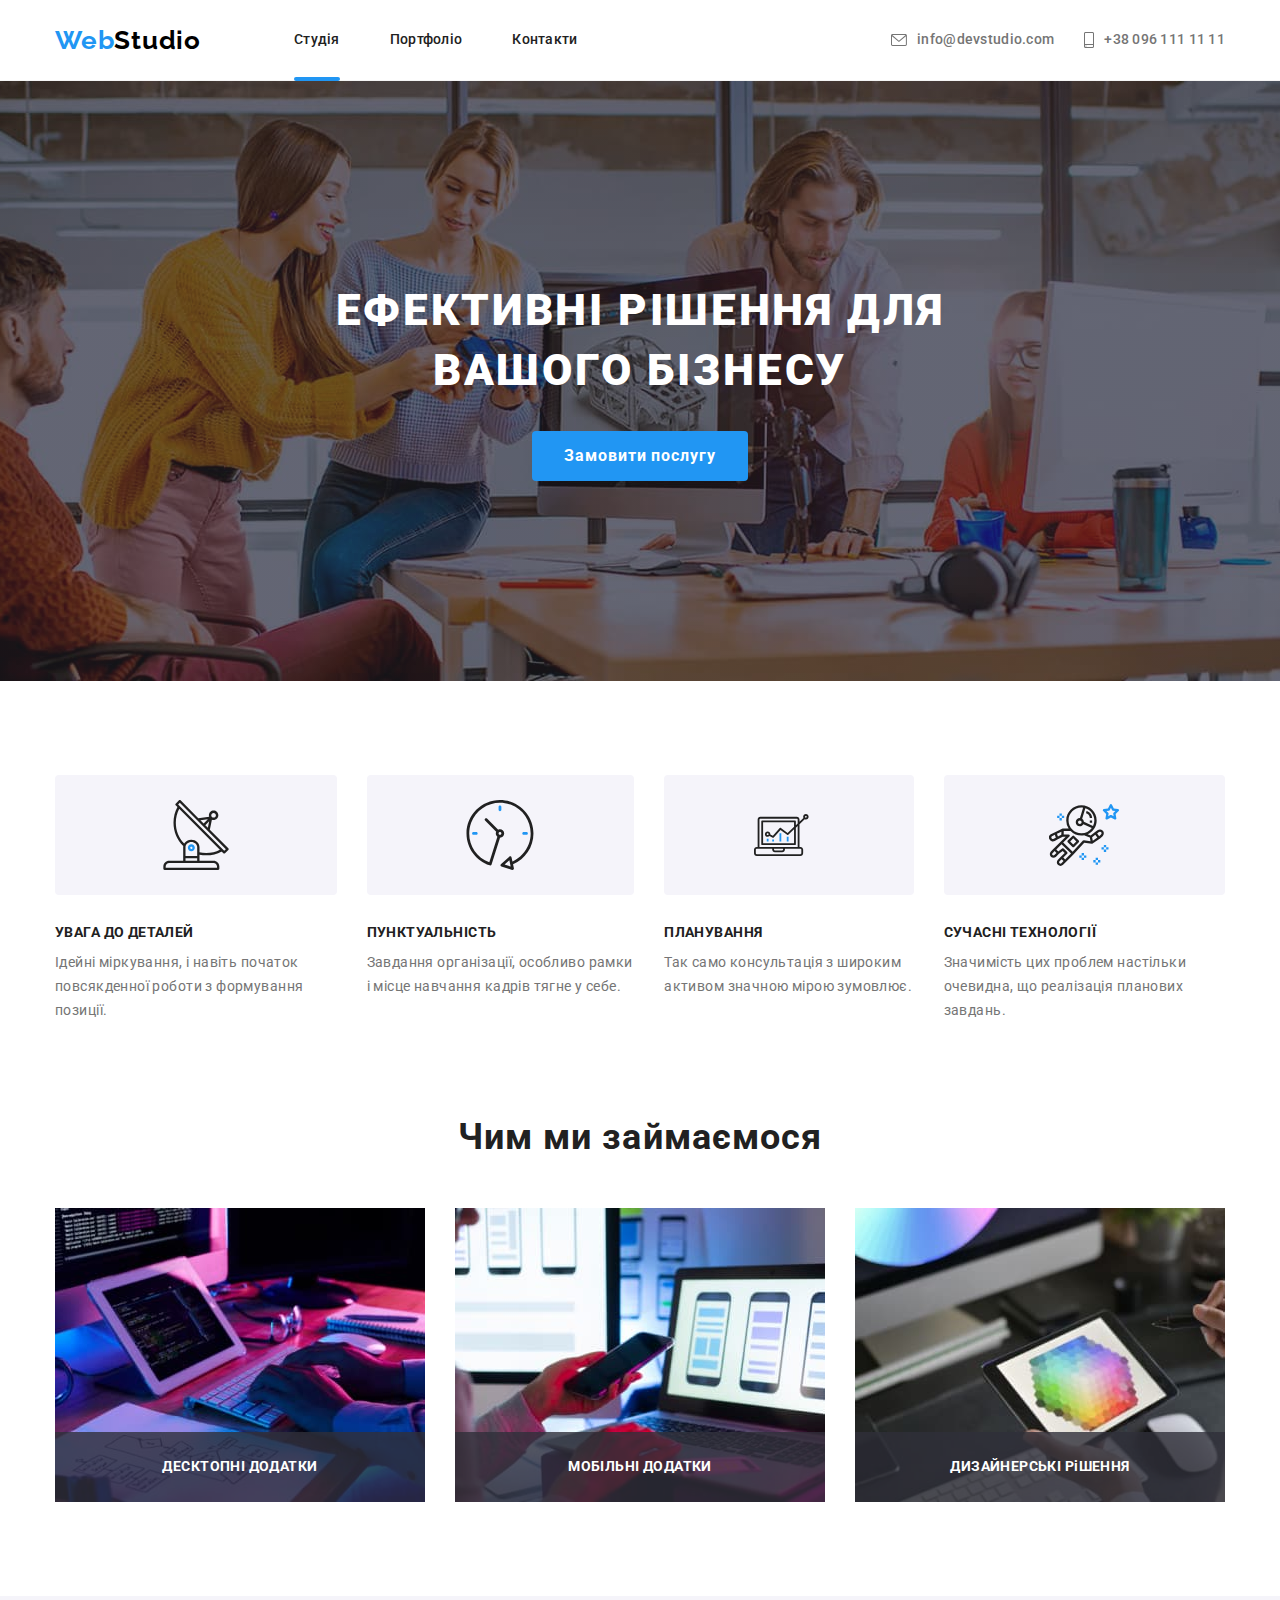
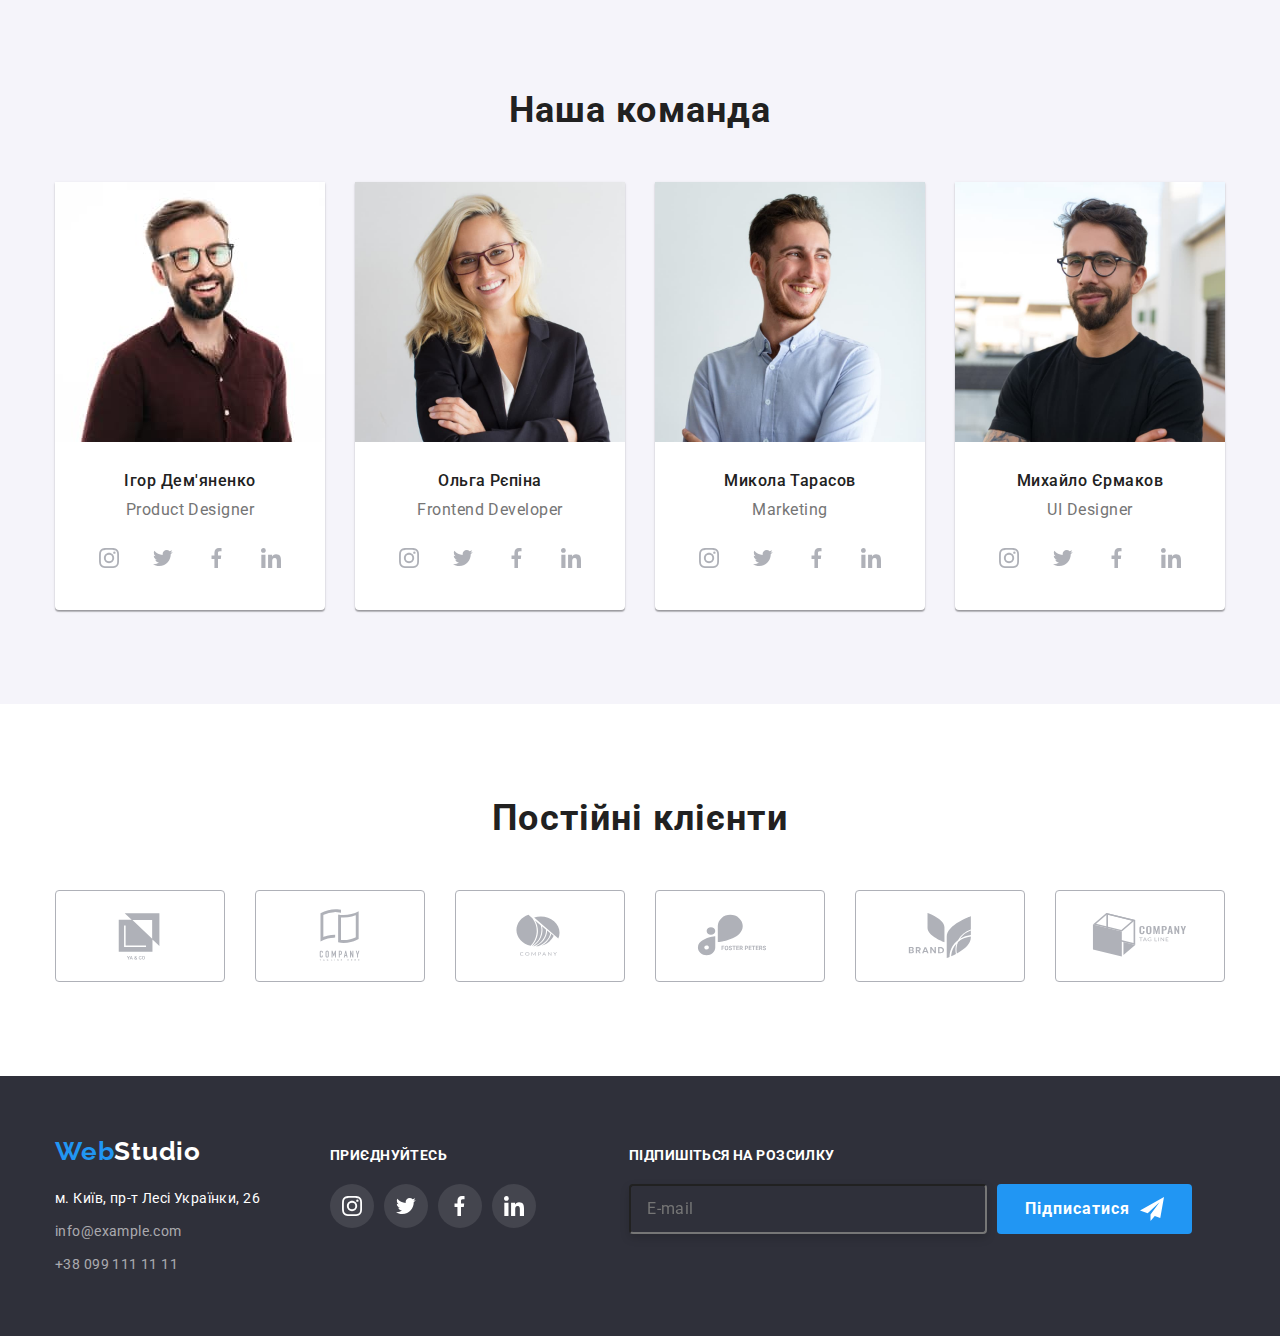
==== index.html @ 00a34071 "Домашняя 07.09" ====
<!DOCTYPE html>
<html lang="ru">
  <head>
    <meta charset="UTF-8" />
    <meta http-equiv="X-UA-Compatible" content="IE=edge" />
    <meta name="viewport" content="width=device-width, initial-scale=1.0" />
    <title>Студия</title>
  <link rel="preconnect" href="https://fonts.googleapis.com">
  <link rel="preconnect" href="https://fonts.gstatic.com" crossorigin>
  <link
    href="https://fonts.googleapis.com/css2?family=Raleway:wght@700&family=Roboto:wght@400;500;700;900&display=swap"
    rel="stylesheet">
    <link rel="stylesheet" href="https://cdnjs.cloudflare.com/ajax/libs/modern-normalize/1.1.0/modern-normalize.min.css">
  <link rel="stylesheet" href="./css/styles.css"/>
  <link rel="stylesheet" href="./css/main.min.css"/>
  </head>
  <body>
   
    <header class="header">
      <div class="container hider-container">
      <nav class="list">
        <a class="logo" href="">Web<span class="logo-dark">Studio</span></a>
       
      <ul class="list">
        <li class="site-list-item">
          <a class="site-nav-link link current" href="">Студія</a></li>
        <li class="site-list-item">
          <a class="site-nav-link link no-current" href="./portfolio.html">Портфоліо</a></li>
        <li class="site-list-item">
          <a class="site-nav-link link no-current" href="">Контакти</a></li>
        </ul>
      </nav>
      <ul class="style-flex">
        <li class="indent"><a class="contacts contact link" href="mailto:info@devstudio.com">
          <svg class="envelope" width="16" height="12">
            <use href="./images/w4/symbol-defs.svg#icon-envelope2"></use>
          </svg>info@devstudio.com
        </a></li>
        <li><a class="contacts-link contact link" href="tel:+380961111111">
          <svg class="envelope" width="10" height="16">
            <use href="./images/w4/symbol-defs.svg#icon-smartphone"></use>
          </svg>+38 096 111 11 11</a></li>
      </ul>
      </div>
    </header>
      
    <main>
      <!--Герой-->
      
      <section class="section head overlay">
      <div class="container">
        <h1 class="head-title">ЕФЕКТИВНі РіШЕННЯ ДЛЯ <br> ВАШОГО БІЗНЕСУ</h1>

        <button class="button" data-modal-open>Замовити послугу</button>
      </div>
      </section>
       
        <!--Преимущества-->
      <section class="section">
        <div class="container">
        <h2 class="visually-hidden">Наші переваги</h2>

        <ul class="benefits-container">
           <li class="">
            <div class="features-item"><svg width="70px" height="70px">
            <use href="./images/w4/symbol-defs.svg#icon-antenna"></use></svg></div>
            <h3 class="features-title">УВАГА ДО ДЕТАЛЕЙ</h3>
            <p class="features-text">
              Ідейні міркування, і навіть початок повсякденної роботи з формування позиції.
            </p>
          </li>
          <li class="">
          <div class="features-item"><svg width="70px" height="70px">
          <use href="./images/w4/symbol-defs.svg#icon-watch"></use></svg></div>
            <h3 class="features-title">ПУНКТУАЛЬНІСТЬ</h3>
            <p class="features-text">
              Завдання організації, особливо рамки і місце навчання кадрів тягне у себе.
            </p>
          </li>
          <li class="">
            <div class="features-item"><svg width="70px" height="70px">
            <use href="./images/w4/symbol-defs.svg#icon-laptop"></use></svg></div>
            <h3 class="features-title">ПЛАНУВАННЯ</h3>
            <p class="features-text">
              Так само консультація з широким активом значною мірою зумовлює.
            </p>
          </li>
          <li class="">
            <div class="features-item"><svg width="70px" height="70px">
            <use href="./images/w4/symbol-defs.svg#icon-astronaut-1"></use></svg></div>
            <h3 class="features-title">СУЧАСНІ ТЕХНОЛОГІЇ</h3>
            <p class="features-text">
              Значимість цих проблем настільки очевидна, що реалізація планових завдань.
            </p>
          </li>
        </ul>
          </div>
      </section>
   
      <!--Примеры работ-->
      <section class="section section-bottom">
        <div class="container">
        <h2 class="section-title">Чим ми займаємося</h2>

        <ul class="site-nav">
          <li class="site-list-work">
            <img src="./images/img1.jpg" alt="гаджеты" width="370" height="294"/>
            <h3 class="gajet-overlay-title">ДЕСКТОПНІ ДОДАТКИ</h3>
          </li>

          <li class="site-list-work">
            <img src="./images/img2.jpg" alt="ноутбук" width="370" height="294"/>
            <h3 class="gajet-overlay-title">МОБІЛЬНІ ДОДАТКИ</h3>
          </li>

          <li class="site-list-work">
            <img src="./images/img3.jpg" alt="планшет" width="370" height="294"/>
            <h3 class="gajet-overlay-title">ДИЗАЙНЕРСЬКІ РіШЕННЯ</h3>
          </li>
        </ul>
        </div>
      </section>

      <!--Коллектив-->
      <section class="section section-title-bg">
        <div class="container">
        <h2 class="team">Наша команда</h2>
        <ul class="site-item">
          <li class="site-command">
            <img
              src="./images/team/foto1.jpg"
              alt="Игорь Демьяненко" width="270" height="260"/>
              
            <div class="tim-card">
            <h3 class="tim-title">Ігор Дем'яненко</h3>
            <p class="tim-text">Product Designer</p>
            <ul class="tim-networks">
            <li class="#">
            <a href="#" class="team-link">
            <svg class="button-icon" width="20px" height="20px"> 
            <use href="./images/w4/symbol-defs.svg#icon-instagram"></use>
            </svg></a>
          </li>
            <li class="#">
              <a href="#" class="team-link">
              <svg class="button-icon" width="20px" height="20px">
                <use href="./images/w4/symbol-defs.svg#icon-twit"></use>
              </svg></a>
            </li>
            <li class="#">
            <a href="#" class="team-link">
            <svg class="button-icon" width="20px" height="20px">
              <use href="./images/w4/symbol-defs.svg#icon-facebook"></use>
            </svg></a>
            </li>
            <li class="#">
              <a href="#" class="team-link">
              <svg class="button-icon" width="20px" height="20px">
                <use href="./images/w4/symbol-defs.svg#icon-linkedin"></use>
              </svg></a>
            </li>
            </ul>
            </div>
          </li>
          <li class="site-command">
            <img src="./images/team/foto2.jpg" alt="Ольга Репина" width="270" height="260" />
            <div class="tim-card">
              <h3 class="tim-title">Ольга Рєпіна</h3>
              <p class="tim-text">Frontend Developer</p>
              
              <ul class="tim-networks">
                <li class="#">
                  <a href="#" class="team-link">
                    <svg class="button-icon" width="20px" height="20px">
                      <use href="./images/w4/symbol-defs.svg#icon-instagram"></use>
                    </svg></a>
                </li>
                <li class="#">
                  <a href="#" class="team-link">
                    <svg class="button-icon" width="20px" height="20px">
                      <use href="./images/w4/symbol-defs.svg#icon-twit"></use>
                    </svg></a>
                </li>
                <li class="#">
                  <a href="#" class="team-link">
                    <svg class="button-icon" width="20px" height="20px">
                      <use href="./images/w4/symbol-defs.svg#icon-facebook"></use>
                    </svg></a>
                </li>
                <li class="#">
                  <a href="#" class="team-link">
                    <svg class="button-icon" width="20px" height="20px">
                      <use href="./images/w4/symbol-defs.svg#icon-linkedin"></use>
                    </svg></a>
                </li>
                </ul>
            </div>
          </li>
          <li class="site-command">
            <img src="./images/team/foto3.jpg" alt="Николай Тарасов" width="270" height="260" />
            <div class="tim-card">
              <h3 class="tim-title">Микола Тарасов</h3>
              <p class="tim-text">Marketing</p>
              <ul class="tim-networks">
                <li class="#">
                  <a href="#" class="team-link">
                    <svg class="button-icon" width="20px" height="20px">
                      <use href="./images/w4/symbol-defs.svg#icon-instagram"></use>
                    </svg></a>
                </li>
                <li class="#">
                  <a href="#" class="team-link">
                    <svg class="button-icon" width="20px" height="20px">
                      <use href="./images/w4/symbol-defs.svg#icon-twit"></use>
                    </svg></a>
                </li>
                <li class="#">
                  <a href="#" class="team-link">
                    <svg class="button-icon" width="20px" height="20px">
                      <use href="./images/w4/symbol-defs.svg#icon-facebook"></use>
                    </svg></a>
                </li>
                <li class="#">
                  <a href="#" class="team-link">
                    <svg class="button-icon" width="20px" height="20px">
                      <use href="./images/w4/symbol-defs.svg#icon-linkedin"></use>
                    </svg></a>
                </li>
                </ul>
            </div>
          </li>
          <li class="site-command">
            <img src="./images/team/foto4.jpg" alt="Михаил Ермаков" width="270" height="260" />
            <div class="tim-card">
              <h3 class="tim-title">Михайло Єрмаков</h3>
              <p class="tim-text">UI Designer</p>
              <ul class="tim-networks">
                <li class="#">
                  <a href="#" class="team-link">
                    <svg class="button-icon" width="20px" height="20px">
                      <use href="./images/w4/symbol-defs.svg#icon-instagram"></use>
                    </svg></a>
                </li>
                <li class="#">
                  <a href="#" class="team-link">
                    <svg class="button-icon" width="20px" height="20px">
                      <use href="./images/w4/symbol-defs.svg#icon-twit"></use>
                    </svg></a>
                </li>
                <li class="#">
                  <a href="#" class="team-link">
                    <svg class="button-icon" width="20px" height="20px">
                      <use href="./images/w4/symbol-defs.svg#icon-facebook"></use>
                    </svg></a>
                </li>
                <li class="#">
                  <a href="#" class="team-link">
                    <svg class="button-icon" width="20px" height="20px">
                      <use href="./images/w4/symbol-defs.svg#icon-linkedin"></use>
                    </svg></a>
                </li>
                </ul>
            </div>
          </li>
          </ul>

        </div>
      </section>

      <section class="section">
      <div class="container">
        <h2 class="team">Постійні клієнти</h2>
        <ul class="clients-container">

          <li class="clients-item">
          <a href="#" class="clients-icon">
          <svg class="features-logo">
          <use href="./images/w4/symbol-defs.svg#icon-logo1"></use></svg></a></li>

          <li class="clients-item">
          <a href="#" class="clients-icon">
          <svg class="features-logo" width="106px" height="60px">
          <use href="./images/w4/symbol-defs.svg#icon-logo2"></use></svg></a></li>

          <li class="clients-item">
          <a href="#" class="clients-icon">
          <svg class="features-logo" width="106px" height="60px">
          <use href="./images/w4/symbol-defs.svg#icon-logo3"></use></svg></a></li>
          
          <li class="clients-item">
          <a href="#" class="clients-icon">
          <svg class="features-logo" width="106px" height="60px">
          <use href="./images/w4/symbol-defs.svg#icon-logo4"></use></svg></a></li>

          <li class="clients-item">
          <a href="#" class="clients-icon">
          <svg class="features-logo" width="106px" height="60px">
          <use href="./images/w4/symbol-defs.svg#icon-logo5"></use></svg></a></li>

          <li class="clients-item">
          <a href="#" class="clients-icon">
          <svg class="features-logo" width="106px" height="60px">
          <use href="./images/w4/symbol-defs.svg#icon-logo6"></use></svg></a></li>
        </ul>
      </div>
      </section>
    </main>
      
      <footer class="style-footer">
      <div class="container footer-container">
      <div class="address-container">
      <a class="logo logo-footer" href="">Web<span class="lable">Studio</span></a>
      <address>
        <ul>
          <li>
            <a href="https://goo.gl/maps/X5TGUrsWiipyjW1k8"></a>
              <a class="street">м. Київ, пр-т Лесі Українки, 26</a>
          </li>
          <li class="contact-footer"><a class="tel-color link" href="mailto:info@example.com">info@example.com</a></li>
          <li class="contact-footer"><a class="tel-color link" href="tel:+380991111111">+38 099 111 11 11</a></li>
        </ul>
      </address>
      </div>
      
      <div class="container-networks">
      <p class="item-with">приєднуйтесь</p>
         <ul class="tim-networks">
          <li class="item-li">
                <a href="#" class="footer-link-soc">
                  <svg class="button-icon-ft" width="20" height="20">
                    <use href="./images/w4/symbol-defs.svg#icon-instagram"></use>
                  </svg></a>
              </li>
              <li class="item-li">
                <a href="#" class="footer-link-soc">
                <svg class="button-icon-ft" width="20" height="20">
                  <use href="./images/w4/symbol-defs.svg#icon-twit"></use>
                </svg></a>
              </li>
              <li class="item-li">
                <a href="#" class="footer-link-soc">
                <svg class="button-icon-ft" width="20" height="20">
                  <use href="./images/w4/symbol-defs.svg#icon-facebook"></use>
                </svg></a>
              </li>
              <li class="item-li">
                <a href="#" class="footer-link-soc">
                <svg class="button-icon-ft" width="20" height="20">
                  <use href="./images/w4/symbol-defs.svg#icon-linkedin"></use>
                </svg></a>
              </li>
              </ul>
             </div>
            
        <div class="footer-letter">
          <p class="text-action">ПІДПИШІТЬСЯ НА РОЗСИЛКУ</p>

          <form class="">
          <div class="footer-letter-br">
            <input class="text-box" placeholder="E-mail">
            <button type="submit" class="button send-letter">Підписатися
              <svg class="footer-letter-icon" width="24" height="24">
                <use href="./images/w4/symbol-defs.svg#icon-icon-send"></use>
              </svg></button>
          </div>
          </form>
        
        </div>
        </div>
    </footer>
   
  <div class="backdrop is-hidden" data-modal>
    <div class="modal">

      <form class="form-modal" action="#" autocomplete="off">
        <p class="modal-title">Залишайте свої данні, ми вам передзвонимо</p>

        <div class="form-field">
        <label for="name" class="field">Ім'я</label>
        <input class="form-label" type="head" name="name" id="name" />
        <svg class="modal-name" width="18" height="18">
          <use href="./images/w4/symbol-defs.svg#icon-person-black-18dp"></use>
        </svg>
        </div>

        <div class="form-field" >
        <label for="tel" class="field">Телефон</label>
        <input class="form-label" type="tel" name="tel" id="tel" />
        <svg class="modal-name" width="18" height="18">
          <use href="./images/w4/symbol-defs.svg#icon-phone-black-18dp"></use>
        </svg>
        </div>

        <div class="form-field">
        <label for="mail" class="field">Пошта</label>
        <input class="form-label" type="email" name="mail" id="mail" autocomplete="on"/>
        <svg class="modal-name" width="18" height="18">
          <use href="./images/w4/symbol-defs.svg#icon-email-black-18dp"></use>
        </svg>
        </div>

        <div class="form-field">
        <label class="form-comment" for="comment">Коментар</label>
        <textarea class="form-label" name="comment" id="comment" 
        placeholder="Введіть текст"></textarea>
        </div>
        
        <div class="topic-options">
       
        <label for="galk" class="checkbox-label">
          <input type="checkbox" name="galk" id="galk" value="agreement" class="checkbox visually-hidden">
          <span class="icon-galk"><svg class="#" width="15" height="15">
              <use href="./images/w4/symbol-defs.svg#icon-galk"></use>
            </svg>
          </span>
          Погоджуюся з розсилкою та приймаю&#160; <a href="#" class="contract">Умови договору</a>
          </label>
          </div>
        
        <button type="submit" class="button">Відправити</button>
      </form>

      <div>
      <button data-modal-close class="btn-close">
        <svg class="close-icon" width="11" height="11"> 
        <use href="./images/w4/symbol-defs.svg#close-icon"></use>
        </svg>
      </button>
      </div>
    </div>
  </div>
  <script src="./js/modal.js"></script>
  </body>
</html>
---- css/styles.css ----
:root {
  --accent-color: #2196f3;
  --main-text-color: #212121;
  --secondary-text-color: #757575;
  --main-font: 'Roboto', sans-serif;
  --secondary-font: 'Raleway', cursive;
  --primary-white-color: #ffffff;
  --lable-color: #000000;
  --cubic-beziar: cubic-bezier(0.4, 0, 0.2, 1);
}

h1,
h2,
h3,
h4,
h5,
h6,
p {
  margin-top: 0;
  margin-bottom: 0;
}

ul {
  margin: 0;
  padding: 0;
  list-style: none;
}

body {
  margin: 0;
  font-family: 'Roboto';
  font-family: var(--main-font);
  background-color: var(--primary-white-color);
}

html {
  box-sizing: border-box;
}

img {
  display: block;
  max-width: 100%;
  height: auto;
}


.site-nav-link {
  padding: 32px 0;
  font-weight: 500;
  font-size: 14px;
  line-height: 1.14;
  letter-spacing: 0.02em;
  color: var(--main-text-color);
  display: block;
  position: relative;
  transition: color 250ms var(--cubic-beziar);
}

.site-nav-link:hover,
.site-nav-link:focus {
  color: var(--accent-color);
}

.site-nav-link.current::after {
  content: "";
  display: block;
  width: 100%;
  height: 4px;
  left: 0;
  bottom: -1px;
  position: absolute;
  background-color: var(--accent-color);
  border-radius: 2px;
}

.site-nav-link:hover::after {
  transform: scaleX(1);
}

.no-current {
  position: relative;
}

.section {
  padding-top: 94px;
  padding-bottom: 94px;
}



/* бєкдроп */

.backdrop {
  position: fixed;
  top: 0;
  left: 0;
  width: 100%;
  height: 100%;
  background-color: rgba(0, 0, 0, 0.2);
  opacity: 1;
  visibility: visible;
  transition: opacity 250ms var(--cubic-beziar), visibility 250ms var(--cubic-beziar);
}

 .backdrop.is-hidden {
  opacity: 0;
  pointer-events: none;
  visibility: hidden;
 }

 .backdrop.is-hidden .modal {
  transform: translate(-50%, -50%) scale(1.1);
 }

 .modal {
    position: absolute;
    top: 50%;
    left: 50%;
    min-height: 581px;
    min-width: 528px;
    background-color: var(--primary-white-color);
    box-shadow: 0px 1px 3px rgba(0, 0, 0, 0.12), 0px 1px 1px rgba(0, 0, 0, 0.14), 0px 2px 1px rgba(0, 0, 0, 0.2);
    border-radius: 4px;
    transform: translate(-50%, -50%) scale(1);
    transition: transform 250ms var(--cubic-beziar);
    visibility: visible;
    outline: 1px solid var(--accent-color);
 }

 .form {
  display: block;
  align-items: center;
  position: absolute;
 }

 .text-form {
   padding-left: 40px;
 }
 
 .form-label:hover,
 .form-label:focus {
  border-color: var(--accent-color);
 }

 .form-label:hover + .modal-name,
 .form-label:focus + .modal-name {
   fill: var(--accent-color);
 }

 .galk {
  display: flex;
  align-items: center;
 }

 textarea {
  padding: 12px;
  width: 448px;
  height: 120px;
  left: 576px;
  top: 518px;
  border: 1px solid rgba(33, 33, 33, 0.2);
  border-radius: 4px;
 }

 .form-modal {
  margin-left: auto;
  margin-right: auto;
  padding: 40px;
 }

 .modal-title {
  font-weight: 700;
  font-size: 20px;
  line-height: 1.15;
  text-align: center;
  letter-spacing: 0.03em;
  margin-bottom: 12px;
  color: #212121;
 }

 .form-field {
  position: relative;
  display: flex;
  flex-direction: column;
  width: 448px;
  border-radius: 4px;
  font-weight: 400;
  font-size: 12px;
  line-height: 14px;
  letter-spacing: 0.01em;
  color: #757575;
 }

 .form-field:not(:last-child) {
  margin-bottom: 10px;
 }

 .modal-name {
  position: absolute;
  top: -15%;
  left: 15px;
  transform: translateY(220%);
  }


 .form-field input {
  margin: 0;
  padding: 6px 40px 6px;
  border: 1px solid rgba(33, 33, 33, 0.2);
  border-radius: 4px;
  height: 40px;
 }

 .form-field label {
  margin-bottom: 4px;
  font-weight: 400;
  font-size: 12px;
  line-height: 14px;
  letter-spacing: 0.01em;
  color: #757575;
 }

 .form-field input::placeholder {
  color: rgba(117, 117, 117, 0.5);
 }

 .topic-options {
  display: flex;
  align-items: center;
  justify-content: center;
  list-style: none;
  margin-top: 20px;
  margin-bottom: 30px;
 }

.topic-options {
  display: flex;
 }

.checkbox-label {
  display: block;
  display: flex;
  align-items: center;
  justify-content: center;
  border-radius: 3px;
  transition: background-color 250ms var(--cubic-beziar),
  border-color 250ms var(--cubic-beziar);
  cursor: pointer;
}

.icon-galk {
  display: flex;
  align-items: center;
  justify-content: center;
  width: 16px;
  height: 15px;
  border-radius: 4px;
  border: 2px solid var(--lable-color);
  margin-right: 8px;
}

.checkbox-label {
  font-weight: 400;
  font-size: 14px;
  line-height: 1.71;
  letter-spacing: 0.03em;
  color: #757575;
}
 .icon-check {
  fill: transparent;
  transition: fill 250ms var(--cubic-beziar);
 }

.checkbox:checked + .checkbox-label .icon-galk {
  border-color: var(--accent-color);
  background-origin: border-box;
}

.checkbox:checked + .icon-galk {
  border-color: var(--accent-color);
  background-origin: border-box;
  background-color: var(--accent-color);
}

.checkbox:focus + .checkbox-label {
  background-color: var(--accent-color);
}

.contract {
  color: var(--accent-color);
 }


 .btn-close {
  position: absolute;
  top: 8px;
  right: 8px;
  display: flex;
  justify-content: center;
  align-items: center;
  width: 30px;
  height: 30px;
  border: 1px solid rgba(0, 0, 0, 0.1);
  border-radius: 50px;
  background: #FFFFFF;
  cursor: pointer;
 }

 .btn-close:focus {
  fill: var(--accent-color);
  transition-property: color;
  transition: transform 250ms var(--cubic-beziar);
 }


.div {
  display: block;
}

.contacts {
  display: flex;
  margin-left: auto;
}

.style-flex {
  display: flex;
  margin-left: auto;
}

.indent {
  margin-right: 30px;
}



.gajet-overlay:not(:last-child) {
  margin-right: 30px;
}

/* Чем мы занимаемся */

.site-nav {
  display: flex;
}

.site-list-work {
  position: relative;
}

.site-list-work:not(:last-child) {
  margin-right: 30px;
}
  
.gajet-overlay-title {
  position: absolute;
  box-sizing: border-box;
  display: block;
  float: none;
  font-weight: 700;
  font-size: 14px;
  line-height: 1.14;
  text-align: center;
  letter-spacing: 0.03em;
  color: var(--primary-white-color);
  background-color: rgba(47, 48, 58, 0.8);
  width: 100%;
  height: 70px;
  left: 0;
  bottom: 0;
  display: flex;
  align-items: center;
  justify-content: center;
}

.portfolio-thumb {
  position: relative;
  overflow: hidden;
}

.portfolio-card-link {
  text-decoration: none;
}

.portfolio-card-link:hover .portfolio-overlay-text,
.portfolio-card-link:focus .portfolio-overlay-text {
  transform: translate(0);
}

.portfolio-overlay-text {
  background-color: var(--accent-color);
  position: absolute;
  width: 100%;
  height: 100%;
  top: 0;
  left: 0;
  box-sizing: border-box;
  font-size: 18px;
  line-height: 1.56;
  letter-spacing: 0.03em;
  padding-top: 63px;
  padding-left: 24px;
  opacity: 250ms var(--cubic-beziar);
  color: var(--primary-white-color);
  transition-property: color;
  transform: translateY(100%);
  transition: transform 250ms var(--cubic-beziar);
}

.pictures {
  border: 1px solid #EEEEEE;
  background: var(--primary-white-color);
  padding-top: 20px;
  padding-right: 24px;
  padding-left: 24px;
  padding-bottom: 20px;
}

.site-command {
  background: var(--primary-white-color);
  box-shadow: 0px 1px 3px rgba(0, 0, 0, 0.12), 0px 1px 1px rgba(0, 0, 0, 0.14), 0px 2px 1px rgba(0, 0, 0, 0.2);
  border-radius: 0px 0px 4px 4px;
}

.site-command:not(:last-child) {
  margin-right: 30px;
}

.team {
  margin-bottom: 50px;
  font-weight: 700;
  font-size: 36px;
  line-height: 1.16;
  text-align: center;
  letter-spacing: 0.03em;
  color: var(--main-text-color);
}
  

textarea {
  resize: none;
}



.benefits-container {
  gap: 30px;
  display: flex;
}



.lable {
    color: var(--primary-white-color);
}

.head {
  padding-top: 200px;
  padding-bottom: 200px;
  background-color: #2F303A;
}

.overlay {
  max-width: 1600px;
  height: 600px;
  margin-left: auto;
  margin-right: auto;
  background-image: linear-gradient(to right, rgba(47, 48, 58, 0.4), rgba(47, 48, 58, 0.4)), url("../images/w4/Img.jpg");
  background-repeat: no-repeat;
  background-position: center;
  background-size: cover;
}

.button-ic {
  padding: 0;
  padding-top: 16px;
  border: none;
  background: none;
}

.envelope {
  margin-right: 50px;
  margin-right: 10px;
  fill: currentColor;
}

.team-link {
  color: #AFB1B8;
  display: flex;
  width: 44px;
  height: 44px;
  align-items: center;
  justify-content: center;
  background-position: center;
  border-radius: 50px;
  transition-property: background-color;
  transition-duration: 250ms;
  transition-timing-function: var(--cubic-beziar);
}

.team-link:hover,
.team-link:focus {
  background-color: #2196f3;
  color: #ffffff;
  transition: color 250ms var(--cubic-beziar);
}

.button-icon:not(:last-child) {
  padding-right: 10px;
}

.button-icon {
  fill: currentColor;
  width: 20px;
  height: 20px;
  transition: fill 250ms var(--cubic-beziar);
}

.button-icon-ft {
  fill: #ffffff;
  width: 20px;
  height: 20px;
}

.head-title {
  margin-top: 0;
  padding-bottom: 0;
  margin-bottom: 30px;
  font-weight: 900;
  font-size: 44px;
  line-height: 1.36;
  text-align: center;
  letter-spacing: 0.06em;
  text-transform: uppercase;
  color: #FFFFFF;
}

/* Logo */




.example {
  display: flex;
  flex-wrap: wrap;
}

.tim-card {
  text-align: center;
  padding: 30px 0;
}

.link {
  display: flex;
  align-items: center;
  text-decoration: none;
  display: block;
}

.link:hover,
.link:focus {
  color: var(--accent-color);
 }

.test-conntainer {
  width: 1230px;
  padding-left: 15px;
  padding-right: 15px;
  margin-left: auto;
  margin-right: auto;
}

.flex-container {
  display: flex;
  flex-wrap: wrap;
  text-decoration: none;
}

.flex-element {
  width: 370px;
  margin-right: 30px;
  margin-bottom: 30px;
}

.flex-element:nth-child(3n) {
  margin-right: 0;
}

.flex-element:nth-last-child(-n + 3) {
  margin-bottom: 0;
}

.portfolio-card-link {
  display: block;
  transition-property: box-shadow;
  transition: 250ms var(--cubic-beziar);
}

.portfolio-card-link:hover,
.portfolio-card-link:focus {
  box-shadow: 0px 1px 1px rgba(0, 0, 0, 0.12), 
  0px 4px 4px rgba(0, 0, 0, 0.06), 
  1px 4px 6px rgba(0, 0, 0, 0.16);
}

.menu-distance:not(:last-child) {
  margin-right: 8px;
}

.logo-dark {
  font-weight: 700;
  font-size: 26px;
  line-height: 1.19;
  letter-spacing: 0.03em;
  color: var(--lable-color);
}

.logo-light {
  font-weight: 700;
  font-size: 26px;
  line-height: 1.19;
  letter-spacing: 0.03em;
  color: var(--primary-white-color);
}

.filter-button {
  border-radius: 4px;
  border: none;
  padding-top: 6px;
  padding-right: 22px;
  padding-bottom: 6px;
  padding-left: 22px;
  background-color: #F5F4FA;
  font-weight: 500;
  font-size: 16px;
  line-height: 1.62;
  text-align: center;
  letter-spacing: 0.03em;
  color: var(--main-text-color);
  transition-property: color, background-color, box-shadow;
  transition-duration: 250ms;
  transition-timing-function: var(--cubic-beziar);
}

.filter {
  margin-bottom: 50px;
  display: flex;
  justify-content: center;
}

.contacts-link {
  display: flex;
  margin-left: auto;
  font-weight: 500;
  font-size: 14px;
  line-height: 1.14;
  letter-spacing: 0.02em;
  color: var(--accent-color);
}

.focus-menu:hover,
.focus-menu:focus {
  cursor: pointer;
  color: var(--primary-white-color);
  background-color: var(--accent-color);
  box-shadow: 0px 3px 1px rgba(0, 0, 0, 0.1), 0px 1px 2px rgba(0, 0, 0, 0.08), 0px 2px 2px rgba(0, 0, 0, 0.12);
}

.contact {
  display: flex;
  align-items: center;
  font-weight: 500;
  font-size: 14px;
  line-height: 1.14;
  letter-spacing: 0.02em;
  color: var(--secondary-text-color);
  transition: color 250ms var(--cubic-beziar);
}

.button-blue {
  color: var(--primary-white-color);
  background-color: var(--accent-color);
}

.contact-tel {
  color: var(--secondary-text-color);
  transition: color 250ms var(--cubic-beziar);
}

.feature-skills {
  font-weight: 700;
  font-size: 14px;
  line-height: 1.14;
  letter-spacing: 0.03em;
  text-transform: uppercase;
  color: var(--main-text-color);
}

.section-title {
  margin-top: 0;
  margin-bottom: 0;
  margin-bottom: 50px;
  font-weight: 700;
  font-size: 36px;
  line-height: 1.16;
  text-align: center;
  letter-spacing: 0.03em;
  color: var(--main-text-color);
}

.section-title-bg {
  background-color: #F5F4FA;
}

.section.no-padding {
  padding-top: 0;
  padding-bottom: 0;
}

.site-item {
  display: flex;
}

.features-title {
  margin: 0;
  padding: 0;
  margin-bottom: 10px;
  font-weight: 700;
  font-size: 14px;
  line-height: 1.14;
  letter-spacing: 0.03em;
  text-transform: uppercase;
  color: var(--main-text-color);
}

.features-text {
  font-weight: 400;
  font-size: 14px;
  line-height: 1.71;
  letter-spacing: 0.03em;
  color: var(--secondary-text-color);
}

.features-item {
  display: block;
  display: flex;
  align-items: center;
  justify-content: center;
  background-position: center;
  background: #F5F4FA;
  border-radius: 4px;
  height: 120px;
  background-size: contain;
  background-repeat: no-repeat;
  margin-bottom: 30px;
}

.features-logo {
  width: 106px;
  height: 60px;
  fill: rgba(175, 177, 184, 1);
  transition: fill 250ms var(--cubic-beziar);
}

.clients-icon:hover,
.clients-icon:focus {
  border-width: 1px;
  border-style: solid;
  border-color: var(--accent-color);
  color: var(--accent-color)
}

.clients-icon {
  display: flex;
  align-items: center;
  justify-content: center;
  box-sizing: border-box;
  border: 1px solid #AFB1B8;
  border-radius: 4px;
  width: 100%;
  height: 100%;
  color: rgba(175, 177, 184, 1);
  transition-property: color, border;
  transition-duration: 250ms;
  transition-timing-function: var(--cubic-beziar);
}

.features-logo {
  fill: currentColor;
}

.clients-item {
  width: 170px;
  height: 92px;
}

.clients-item:not(:last-child) {
  margin-right: 30px;
}

.icon {
  width: 20px;
  height: 20px;
  background-image: url(../images/w4/symbol-defs.svg);
}

.icon-leter {
  fill: #FFFFFF;
}

.tim-networks {
  display: flex;
  justify-content: center;
  gap: 10px;
}

.clients-container {
  display: flex;
  box-sizing: border-box;
}

.section-bottom {
  padding-top: 0;
}

.box-sizing {
  box-sizing: border-box;
  position: absolute;
  width: 370px;
  height: 404px;
  left: 215px;
  top: 262px;
  background: #FFFFFF;
  border: 1px solid #EEEEEE;
}

.tim-title {
  margin-bottom: 10px;
  font-weight: 500;
  font-size: 16px;
  line-height: 1.18;
  letter-spacing: 0.03em;
  color: var(--main-text-color);
}

.tim-text {
  font-weight: 400;
  font-size: 16px;
  line-height: 1.18;
  letter-spacing: 0.03em;
  color: var(--secondary-text-color);
  margin-bottom: 16px;
}

.tim-title, .tim-text {
  align-items: center;
} 

/* Button */

.button-sits {
  width: 125px;
  height: 38px;
  left: 593px;
  top: 174px;
}

.botton-tools {
  width: 112px;
  height: 38px;
  left: 726px;
  top: 174px;
}

.button-design {
  width: 103px;
  height: 38px;
  left: 846px;
  top: 174px;
}

.button-marketing {
  width: 130px;
  height: 38px;
  left: 957px;
  top: 174px;
}

.properties {
  font-weight: 700;
  font-size: 16px;
  line-height: 1.88;
  display: flex;
  align-items: center;
  text-align: center;
  letter-spacing: 0.06em;
  color: var(--primary-white-color);
}

.button {
  cursor: pointer;
  border-radius: 4px;
  padding: 10px 32px;
  margin-right: auto;
  margin-left: auto;
  font-weight: 700;
  font-size: 16px;
  line-height: 1.88;
  display: flex;
  align-items: center;
  text-align: center;
  letter-spacing: 0.06em;
  color: var(--primary-white-color);
  background-color: var(--accent-color);
  border: transparent;
}

.send {
  padding: 10px 52px;
}

/* Наши преимущества */

.themes {
  margin-bottom: 4px;
  font-weight: 700;
  font-size: 18px;
  line-height: 2;
  letter-spacing: 0.06em;
  color: var(--main-text-color);
}

.thems-text {
  font-weight: 400;
  font-size: 16px;
  line-height: 1.88;
  letter-spacing: 0.03em;
  color: var(--secondary-text-color);
}

/* Портфолио */


/* Футер */

.contact-footer {
  margin-top: 9px;
  font-family: 'Roboto';
  font-style: normal;
  font-weight: 400;
  font-size: 14px;
  line-height: 1.71;
  letter-spacing: 0.03em;
  color: rgba(255, 255, 255, 0.6);
}

.tel-color {
  font-weight: 400;
  font-size: 14px;
  line-height: 1.71;
  letter-spacing: 0.03em;
  color: rgba(255, 255, 255, 0.6);
  transition-property: color;
  transition: color 250ms var(--cubic-beziar);
}

.style-footer {
  padding-top: 60px;
  padding-bottom: 60px;
  background-color: #2F303A;;
}

.logo-footer {
  display: block;
  margin-bottom: 20px;
  margin-right: 0;
}

.street {
  margin-top: 30px;
  font-family: 'Roboto';
  font-style: normal;
  font-weight: 400;
  font-size: 14px;
  line-height: 1.71;
  letter-spacing: 0.03em;
  color: var(--primary-white-color);
}

.footer-container {
  display: flex;
  align-items: baseline;
  flex-grow: 1;
}

.item-with {
  align-items: center;
  justify-content: center;
  font-family: 'Roboto';
  font-style: normal;
  font-weight: 700;
  font-size: 14px;
  line-height: 1.14;
  letter-spacing: 0.03em;
  text-transform: uppercase;
  color: #FFFFFF;
  margin-bottom: 20px;
}

.footer-link-soc {
  width: 44px;
  height: 44px;
  border-radius: 50%;
  display: flex;
  align-items: center;
  justify-content: center;
  background-color: rgba(255, 255, 255, 0.1);
  transition-property: background-color;
  transition-duration: 250ms;
  transition-timing-function: var(--cubic-beziar);
}

.footer-link-soc:not(:last-child) {
  margin-right: 22px;
}

.footer-link-soc:hover,
.footer-link-soc:focus {
  background-color: rgba(33, 150, 243, 1);
}

.footer-letter {
  margin-left: 93px;
}

.container-networks {
  margin-left: 70px;
}

.text-action {
  align-items: center;
  justify-content: center;
  margin-bottom: 20px;
  top: 0;
  font-family: 'Roboto';
  font-style: normal;
  font-weight: 700;
  font-size: 14px;
  line-height: 1.14;
  letter-spacing: 0.03em;
  text-transform: uppercase;
  color: var(--primary-white-color);
}

.text-box {
  display: flex;
  width: 570px;
  flex-direction: row;
  justify-content: space-between;
  width: 358px;
  height: 50px;
  left: 815px;
  top: 2784px;
  filter: drop-shadow(0px 4px 4px rgba(0, 0, 0, 0.15));
  border-radius: 4px;
  background-color: rgba(47, 48, 58, 1);
}

.text-box input:focus {
  border-color: var(--accent-color);
}

.fotter-imput-bt {
  display: flex;
}

.send-letter {
  position: relative;
  padding: 10px 28px;
  margin-left: 10px;
  font-weight: 700;
  font-size: 16px;
  line-height: 1.88;
  display: flex;
  align-items: center;
  text-align: center;
  letter-spacing: 0.06em;
  color: var(--primary-white-color);
}

.footer-letter-br {
  display: flex;
}

.footer-letter-br input {
  outline: none;
  font-weight: 400;
  font-size: 16px;
  line-height: 1.25;
  display: flex;
  align-items: center;
  letter-spacing: 0.03em;
  color: rgba(255, 255, 255, 0.6);
  padding-left: 16px;
}

.text-box:focus {
  border-color: var(--accent-color);
}

.footer-letter-icon {
 margin-left: 10px;
}


/* Спрятанный заголовок */
.visually-hidden {
  
  position: absolute;
  white-space: nowrap;
  width: 1px;
  height: 1px;
  overflow: hidden;
  border: 0;
  padding: 0;
  clip: rect(0 0 0 0);
  clip-path: inset(50%);
  margin: -1px;
}
---- css/main.min.css ----
:root {
    --accent-color: #2196f3;
    --main-text-color: #212121;
    --secondary-text-color: #757575;
    --main-font: 'Roboto', sans-serif;
    --secondary-font: 'Raleway', cursive;
    --primary-white-color: #ffffff;
    --lable-color: #000000;
    --cubic-beziar: cubic-bezier(0.4, 0, 0.2, 1);
}

h1,
h2,
h3,
h4,
h5,
h6,
p {
    margin-top: 0;
    margin-bottom: 0;
}

ul {
    margin: 0;
    padding: 0;
    list-style: none;
}

body {
    margin: 0;
    font-family: 'Roboto';
    font-family: var(--main-font);
    background-color: var(--primary-white-color);
}

html {
    box-sizing: border-box;
}

img {
    display: block;
    max-width: 100%;
    height: auto;
}

.list {
    display: flex;
    align-items: center;
    padding: 0;
    margin: 0;
    list-style: none;
}

.site-nav-link {
    padding: 32px 0;
    font-weight: 500;
    font-size: 14px;
    line-height: 1.14;
    letter-spacing: 0.02em;
    color: var(--main-text-color);
    display: block;
    position: relative;
    transition: color 250ms var(--cubic-beziar);
}

.site-nav-link:hover,
.site-nav-link:focus {
    color: var(--accent-color);
}

.site-nav-link.current::after {
    content: "";
    display: block;
    width: 100%;
    height: 4px;
    left: 0;
    bottom: -1px;
    position: absolute;
    background-color: var(--accent-color);
    border-radius: 2px;
}

.site-nav-link:hover::after {
    transform: scaleX(1);
}

.no-current {
    position: relative;
}

.section {
    padding-top: 94px;
    padding-bottom: 94px;
}



/* бєкдроп */

.backdrop {
    position: fixed;
    top: 0;
    left: 0;
    width: 100%;
    height: 100%;
    background-color: rgba(0, 0, 0, 0.2);
    opacity: 1;
    visibility: visible;
    transition: opacity 250ms var(--cubic-beziar), visibility 250ms var(--cubic-beziar);
}

.backdrop.is-hidden {
    opacity: 0;
    pointer-events: none;
    visibility: hidden;
}

.backdrop.is-hidden .modal {
    transform: translate(-50%, -50%) scale(1.1);
}

.modal {
    position: absolute;
    top: 50%;
    left: 50%;
    min-height: 581px;
    min-width: 528px;
    background-color: var(--primary-white-color);
    box-shadow: 0px 1px 3px rgba(0, 0, 0, 0.12), 0px 1px 1px rgba(0, 0, 0, 0.14), 0px 2px 1px rgba(0, 0, 0, 0.2);
    border-radius: 4px;
    transform: translate(-50%, -50%) scale(1);
    transition: transform 250ms var(--cubic-beziar);
    visibility: visible;
    outline: 1px solid var(--accent-color);
}

.form {
    display: block;
    align-items: center;
    position: absolute;
}

.text-form {
    padding-left: 40px;
}

.form-label:hover,
.form-label:focus {
    border-color: var(--accent-color);
}

.form-label:hover+.modal-name,
.form-label:focus+.modal-name {
    fill: var(--accent-color);
}

.galk {
    display: flex;
    align-items: center;
}

textarea {
    padding: 12px;
    width: 448px;
    height: 120px;
    left: 576px;
    top: 518px;
    border: 1px solid rgba(33, 33, 33, 0.2);
    border-radius: 4px;
}

.form-modal {
    margin-left: auto;
    margin-right: auto;
    padding: 40px;
}

.modal-title {
    font-weight: 700;
    font-size: 20px;
    line-height: 1.15;
    text-align: center;
    letter-spacing: 0.03em;
    margin-bottom: 12px;
    color: #212121;
}

.form-field {
    position: relative;
    display: flex;
    flex-direction: column;
    width: 448px;
    border-radius: 4px;
    font-weight: 400;
    font-size: 12px;
    line-height: 14px;
    letter-spacing: 0.01em;
    color: #757575;
}

.form-field:not(:last-child) {
    margin-bottom: 10px;
}

.modal-name {
    position: absolute;
    top: -15%;
    left: 15px;
    transform: translateY(220%);
}


.form-field input {
    margin: 0;
    padding: 6px 40px 6px;
    border: 1px solid rgba(33, 33, 33, 0.2);
    border-radius: 4px;
    height: 40px;
}

.form-field label {
    margin-bottom: 4px;
    font-weight: 400;
    font-size: 12px;
    line-height: 14px;
    letter-spacing: 0.01em;
    color: #757575;
}

.form-field input::placeholder {
    color: rgba(117, 117, 117, 0.5);
}

.topic-options {
    display: flex;
    align-items: center;
    justify-content: center;
    list-style: none;
    margin-top: 20px;
    margin-bottom: 30px;
}

.topic-options {
    display: flex;
}

.checkbox-label {
    display: block;
    display: flex;
    align-items: center;
    justify-content: center;
    border-radius: 3px;
    transition: background-color 250ms var(--cubic-beziar),
        border-color 250ms var(--cubic-beziar);
    cursor: pointer;
}

.icon-galk {
    display: flex;
    align-items: center;
    justify-content: center;
    width: 16px;
    height: 15px;
    border-radius: 4px;
    border: 2px solid var(--lable-color);
    margin-right: 8px;
}

.checkbox-label {
    font-weight: 400;
    font-size: 14px;
    line-height: 1.71;
    letter-spacing: 0.03em;
    color: #757575;
}

.icon-check {
    fill: transparent;
    transition: fill 250ms var(--cubic-beziar);
}

.checkbox:checked+.checkbox-label .icon-galk {
    border-color: var(--accent-color);
    background-origin: border-box;
}

.checkbox:checked+.icon-galk {
    border-color: var(--accent-color);
    background-origin: border-box;
    background-color: var(--accent-color);
}

.checkbox:focus+.checkbox-label {
    background-color: var(--accent-color);
}

.contract {
    color: var(--accent-color);
}


.btn-close {
    position: absolute;
    top: 8px;
    right: 8px;
    display: flex;
    justify-content: center;
    align-items: center;
    width: 30px;
    height: 30px;
    border: 1px solid rgba(0, 0, 0, 0.1);
    border-radius: 50px;
    background: #FFFFFF;
    cursor: pointer;
}

.btn-close:focus {
    fill: var(--accent-color);
    transition-property: color;
    transition: transform 250ms var(--cubic-beziar);
}

.container {
    width: 1200px;
    padding-left: 15px;
    padding-right: 15px;
    margin: 0 auto;
}

.header {
    border-bottom: 1px solid #F5F5F5;
}

.div {
    display: block;
}

.contacts {
    display: flex;
    margin-left: auto;
}

.style-flex {
    display: flex;
    margin-left: auto;
}

.indent {
    margin-right: 30px;
}

.site-list-item:not(:last-child) {
    margin-right: 50px;
}

.gajet-overlay:not(:last-child) {
    margin-right: 30px;
}

/* Чем мы занимаемся */

.site-nav {
    display: flex;
}

.site-list-work {
    position: relative;
}

.site-list-work:not(:last-child) {
    margin-right: 30px;
}

.gajet-overlay-title {
    position: absolute;
    box-sizing: border-box;
    display: block;
    float: none;
    font-weight: 700;
    font-size: 14px;
    line-height: 1.14;
    text-align: center;
    letter-spacing: 0.03em;
    color: var(--primary-white-color);
    background-color: rgba(47, 48, 58, 0.8);
    width: 100%;
    height: 70px;
    left: 0;
    bottom: 0;
    display: flex;
    align-items: center;
    justify-content: center;
}

.portfolio-thumb {
    position: relative;
    overflow: hidden;
}

.portfolio-card-link {
    text-decoration: none;
}

.portfolio-card-link:hover .portfolio-overlay-text,
.portfolio-card-link:focus .portfolio-overlay-text {
    transform: translate(0);
}

.portfolio-overlay-text {
    background-color: var(--accent-color);
    position: absolute;
    width: 100%;
    height: 100%;
    top: 0;
    left: 0;
    box-sizing: border-box;
    font-size: 18px;
    line-height: 1.56;
    letter-spacing: 0.03em;
    padding-top: 63px;
    padding-left: 24px;
    opacity: 250ms var(--cubic-beziar);
    color: var(--primary-white-color);
    transition-property: color;
    transform: translateY(100%);
    transition: transform 250ms var(--cubic-beziar);
}

.pictures {
    border: 1px solid #EEEEEE;
    background: var(--primary-white-color);
    padding-top: 20px;
    padding-right: 24px;
    padding-left: 24px;
    padding-bottom: 20px;
}

.site-command {
    background: var(--primary-white-color);
    box-shadow: 0px 1px 3px rgba(0, 0, 0, 0.12), 0px 1px 1px rgba(0, 0, 0, 0.14), 0px 2px 1px rgba(0, 0, 0, 0.2);
    border-radius: 0px 0px 4px 4px;
}

.site-command:not(:last-child) {
    margin-right: 30px;
}

.team {
    margin-bottom: 50px;
    font-weight: 700;
    font-size: 36px;
    line-height: 1.16;
    text-align: center;
    letter-spacing: 0.03em;
    color: var(--main-text-color);
}


textarea {
    resize: none;
}

.hider-container {
    display: flex;
    align-items: center;
}

.benefits-container {
    gap: 30px;
    display: flex;
}



.lable {
    color: var(--primary-white-color);
}

.head {
    padding-top: 200px;
    padding-bottom: 200px;
    background-color: #2F303A;
}

.overlay {
    max-width: 1600px;
    height: 600px;
    margin-left: auto;
    margin-right: auto;
    background-image: linear-gradient(to right, rgba(47, 48, 58, 0.4), rgba(47, 48, 58, 0.4)), url("../images/w4/Img.jpg");
    background-repeat: no-repeat;
    background-position: center;
    background-size: cover;
}

.button-ic {
    padding: 0;
    padding-top: 16px;
    border: none;
    background: none;
}

.envelope {
    margin-right: 50px;
    margin-right: 10px;
    fill: currentColor;
}

.team-link {
    color: #AFB1B8;
    display: flex;
    width: 44px;
    height: 44px;
    align-items: center;
    justify-content: center;
    background-position: center;
    border-radius: 50px;
    transition-property: background-color;
    transition-duration: 250ms;
    transition-timing-function: var(--cubic-beziar);
}

.team-link:hover,
.team-link:focus {
    background-color: #2196f3;
    color: #ffffff;
    transition: color 250ms var(--cubic-beziar);
}

.button-icon:not(:last-child) {
    padding-right: 10px;
}

.button-icon {
    fill: currentColor;
    width: 20px;
    height: 20px;
    transition: fill 250ms var(--cubic-beziar);
}

.button-icon-ft {
    fill: #ffffff;
    width: 20px;
    height: 20px;
}

.head-title {
    margin-top: 0;
    padding-bottom: 0;
    margin-bottom: 30px;
    font-weight: 900;
    font-size: 44px;
    line-height: 1.36;
    text-align: center;
    letter-spacing: 0.06em;
    text-transform: uppercase;
    color: #FFFFFF;
}

/* Logo */

.logo {
    margin-right: 93px;
    text-decoration: none;
    font-family: var(--secondary-font);
    font-weight: 700;
    font-size: 26px;
    line-height: 1.19;
    letter-spacing: 0.03em;
    color: var(--accent-color);
}



.example {
    display: flex;
    flex-wrap: wrap;
}

.tim-card {
    text-align: center;
    padding: 30px 0;
}

.link {
    display: flex;
    align-items: center;
    text-decoration: none;
    display: block;
}

.link:hover,
.link:focus {
    color: var(--accent-color);
}

.test-conntainer {
    width: 1230px;
    padding-left: 15px;
    padding-right: 15px;
    margin-left: auto;
    margin-right: auto;
}

.flex-container {
    display: flex;
    flex-wrap: wrap;
    text-decoration: none;
}

.flex-element {
    width: 370px;
    margin-right: 30px;
    margin-bottom: 30px;
}

.flex-element:nth-child(3n) {
    margin-right: 0;
}

.flex-element:nth-last-child(-n + 3) {
    margin-bottom: 0;
}

.portfolio-card-link {
    display: block;
    transition-property: box-shadow;
    transition: 250ms var(--cubic-beziar);
}

.portfolio-card-link:hover,
.portfolio-card-link:focus {
    box-shadow: 0px 1px 1px rgba(0, 0, 0, 0.12),
        0px 4px 4px rgba(0, 0, 0, 0.06),
        1px 4px 6px rgba(0, 0, 0, 0.16);
}

.menu-distance:not(:last-child) {
    margin-right: 8px;
}

.logo-dark {
    font-weight: 700;
    font-size: 26px;
    line-height: 1.19;
    letter-spacing: 0.03em;
    color: var(--lable-color);
}

.logo-light {
    font-weight: 700;
    font-size: 26px;
    line-height: 1.19;
    letter-spacing: 0.03em;
    color: var(--primary-white-color);
}

.filter-button {
    border-radius: 4px;
    border: none;
    padding-top: 6px;
    padding-right: 22px;
    padding-bottom: 6px;
    padding-left: 22px;
    background-color: #F5F4FA;
    font-weight: 500;
    font-size: 16px;
    line-height: 1.62;
    text-align: center;
    letter-spacing: 0.03em;
    color: var(--main-text-color);
    transition-property: color, background-color, box-shadow;
    transition-duration: 250ms;
    transition-timing-function: var(--cubic-beziar);
}

.filter {
    margin-bottom: 50px;
    display: flex;
    justify-content: center;
}

.contacts-link {
    display: flex;
    margin-left: auto;
    font-weight: 500;
    font-size: 14px;
    line-height: 1.14;
    letter-spacing: 0.02em;
    color: var(--accent-color);
}

.focus-menu:hover,
.focus-menu:focus {
    cursor: pointer;
    color: var(--primary-white-color);
    background-color: var(--accent-color);
    box-shadow: 0px 3px 1px rgba(0, 0, 0, 0.1), 0px 1px 2px rgba(0, 0, 0, 0.08), 0px 2px 2px rgba(0, 0, 0, 0.12);
}

.contact {
    display: flex;
    align-items: center;
    font-weight: 500;
    font-size: 14px;
    line-height: 1.14;
    letter-spacing: 0.02em;
    color: var(--secondary-text-color);
    transition: color 250ms var(--cubic-beziar);
}

.button-blue {
    color: var(--primary-white-color);
    background-color: var(--accent-color);
}

.contact-tel {
    color: var(--secondary-text-color);
    transition: color 250ms var(--cubic-beziar);
}

.feature-skills {
    font-weight: 700;
    font-size: 14px;
    line-height: 1.14;
    letter-spacing: 0.03em;
    text-transform: uppercase;
    color: var(--main-text-color);
}

.section-title {
    margin-top: 0;
    margin-bottom: 0;
    margin-bottom: 50px;
    font-weight: 700;
    font-size: 36px;
    line-height: 1.16;
    text-align: center;
    letter-spacing: 0.03em;
    color: var(--main-text-color);
}

.section-title-bg {
    background-color: #F5F4FA;
}

.section.no-padding {
    padding-top: 0;
    padding-bottom: 0;
}

.site-item {
    display: flex;
}

.features-title {
    margin: 0;
    padding: 0;
    margin-bottom: 10px;
    font-weight: 700;
    font-size: 14px;
    line-height: 1.14;
    letter-spacing: 0.03em;
    text-transform: uppercase;
    color: var(--main-text-color);
}

.features-text {
    font-weight: 400;
    font-size: 14px;
    line-height: 1.71;
    letter-spacing: 0.03em;
    color: var(--secondary-text-color);
}

.features-item {
    display: block;
    display: flex;
    align-items: center;
    justify-content: center;
    background-position: center;
    background: #F5F4FA;
    border-radius: 4px;
    height: 120px;
    background-size: contain;
    background-repeat: no-repeat;
    margin-bottom: 30px;
}

.features-logo {
    width: 106px;
    height: 60px;
    fill: rgba(175, 177, 184, 1);
    transition: fill 250ms var(--cubic-beziar);
}

.clients-icon:hover,
.clients-icon:focus {
    border-width: 1px;
    border-style: solid;
    border-color: var(--accent-color);
    color: var(--accent-color)
}

.clients-icon {
    display: flex;
    align-items: center;
    justify-content: center;
    box-sizing: border-box;
    border: 1px solid #AFB1B8;
    border-radius: 4px;
    width: 100%;
    height: 100%;
    color: rgba(175, 177, 184, 1);
    transition-property: color, border;
    transition-duration: 250ms;
    transition-timing-function: var(--cubic-beziar);
}

.features-logo {
    fill: currentColor;
}

.clients-item {
    width: 170px;
    height: 92px;
}

.clients-item:not(:last-child) {
    margin-right: 30px;
}

.icon {
    width: 20px;
    height: 20px;
    background-image: url(../images/w4/symbol-defs.svg);
}

.icon-leter {
    fill: #FFFFFF;
}

.tim-networks {
    display: flex;
    justify-content: center;
    gap: 10px;
}

.clients-container {
    display: flex;
    box-sizing: border-box;
}

.section-bottom {
    padding-top: 0;
}

.box-sizing {
    box-sizing: border-box;
    position: absolute;
    width: 370px;
    height: 404px;
    left: 215px;
    top: 262px;
    background: #FFFFFF;
    border: 1px solid #EEEEEE;
}

.tim-title {
    margin-bottom: 10px;
    font-weight: 500;
    font-size: 16px;
    line-height: 1.18;
    letter-spacing: 0.03em;
    color: var(--main-text-color);
}

.tim-text {
    font-weight: 400;
    font-size: 16px;
    line-height: 1.18;
    letter-spacing: 0.03em;
    color: var(--secondary-text-color);
    margin-bottom: 16px;
}

.tim-title,
.tim-text {
    align-items: center;
}

/* Button */

.button-sits {
    width: 125px;
    height: 38px;
    left: 593px;
    top: 174px;
}

.botton-tools {
    width: 112px;
    height: 38px;
    left: 726px;
    top: 174px;
}

.button-design {
    width: 103px;
    height: 38px;
    left: 846px;
    top: 174px;
}

.button-marketing {
    width: 130px;
    height: 38px;
    left: 957px;
    top: 174px;
}

.properties {
    font-weight: 700;
    font-size: 16px;
    line-height: 1.88;
    display: flex;
    align-items: center;
    text-align: center;
    letter-spacing: 0.06em;
    color: var(--primary-white-color);
}

.button {
    cursor: pointer;
    border-radius: 4px;
    padding: 10px 32px;
    margin-right: auto;
    margin-left: auto;
    font-weight: 700;
    font-size: 16px;
    line-height: 1.88;
    display: flex;
    align-items: center;
    text-align: center;
    letter-spacing: 0.06em;
    color: var(--primary-white-color);
    background-color: var(--accent-color);
    border: transparent;
}

.send {
    padding: 10px 52px;
}

/* Наши преимущества */

.themes {
    margin-bottom: 4px;
    font-weight: 700;
    font-size: 18px;
    line-height: 2;
    letter-spacing: 0.06em;
    color: var(--main-text-color);
}

.thems-text {
    font-weight: 400;
    font-size: 16px;
    line-height: 1.88;
    letter-spacing: 0.03em;
    color: var(--secondary-text-color);
}

/* Портфолио */


/* Футер */

.contact-footer {
    margin-top: 9px;
    font-family: 'Roboto';
    font-style: normal;
    font-weight: 400;
    font-size: 14px;
    line-height: 1.71;
    letter-spacing: 0.03em;
    color: rgba(255, 255, 255, 0.6);
}

.tel-color {
    font-weight: 400;
    font-size: 14px;
    line-height: 1.71;
    letter-spacing: 0.03em;
    color: rgba(255, 255, 255, 0.6);
    transition-property: color;
    transition: color 250ms var(--cubic-beziar);
}

.style-footer {
    padding-top: 60px;
    padding-bottom: 60px;
    background-color: #2F303A;
    ;
}

.logo-footer {
    display: block;
    margin-bottom: 20px;
    margin-right: 0;
}

.street {
    margin-top: 30px;
    font-family: 'Roboto';
    font-style: normal;
    font-weight: 400;
    font-size: 14px;
    line-height: 1.71;
    letter-spacing: 0.03em;
    color: var(--primary-white-color);
}

.footer-container {
    display: flex;
    align-items: baseline;
    flex-grow: 1;
}

.item-with {
    align-items: center;
    justify-content: center;
    font-family: 'Roboto';
    font-style: normal;
    font-weight: 700;
    font-size: 14px;
    line-height: 1.14;
    letter-spacing: 0.03em;
    text-transform: uppercase;
    color: #FFFFFF;
    margin-bottom: 20px;
}

.footer-link-soc {
    width: 44px;
    height: 44px;
    border-radius: 50%;
    display: flex;
    align-items: center;
    justify-content: center;
    background-color: rgba(255, 255, 255, 0.1);
    transition-property: background-color;
    transition-duration: 250ms;
    transition-timing-function: var(--cubic-beziar);
}

.footer-link-soc:not(:last-child) {
    margin-right: 22px;
}

.footer-link-soc:hover,
.footer-link-soc:focus {
    background-color: rgba(33, 150, 243, 1);
}

.footer-letter {
    margin-left: 93px;
}

.container-networks {
    margin-left: 70px;
}

.text-action {
    align-items: center;
    justify-content: center;
    margin-bottom: 20px;
    top: 0;
    font-family: 'Roboto';
    font-style: normal;
    font-weight: 700;
    font-size: 14px;
    line-height: 1.14;
    letter-spacing: 0.03em;
    text-transform: uppercase;
    color: var(--primary-white-color);
}

.text-box {
    display: flex;
    width: 570px;
    flex-direction: row;
    justify-content: space-between;
    width: 358px;
    height: 50px;
    left: 815px;
    top: 2784px;
    filter: drop-shadow(0px 4px 4px rgba(0, 0, 0, 0.15));
    border-radius: 4px;
    background-color: rgba(47, 48, 58, 1);
}

.text-box input:focus {
    border-color: var(--accent-color);
}

.fotter-imput-bt {
    display: flex;
}

.send-letter {
    position: relative;
    padding: 10px 28px;
    margin-left: 10px;
    font-weight: 700;
    font-size: 16px;
    line-height: 1.88;
    display: flex;
    align-items: center;
    text-align: center;
    letter-spacing: 0.06em;
    color: var(--primary-white-color);
}

.footer-letter-br {
    display: flex;
}

.footer-letter-br input {
    outline: none;
    font-weight: 400;
    font-size: 16px;
    line-height: 1.25;
    display: flex;
    align-items: center;
    letter-spacing: 0.03em;
    color: rgba(255, 255, 255, 0.6);
    padding-left: 16px;
}

.text-box:focus {
    border-color: var(--accent-color);
}

.footer-letter-icon {
    margin-left: 10px;
}


/* Спрятанный заголовок */
.visually-hidden {

    position: absolute;
    white-space: nowrap;
    width: 1px;
    height: 1px;
    overflow: hidden;
    border: 0;
    padding: 0;
    clip: rect(0 0 0 0);
    clip-path: inset(50%);
    margin: -1px;
}
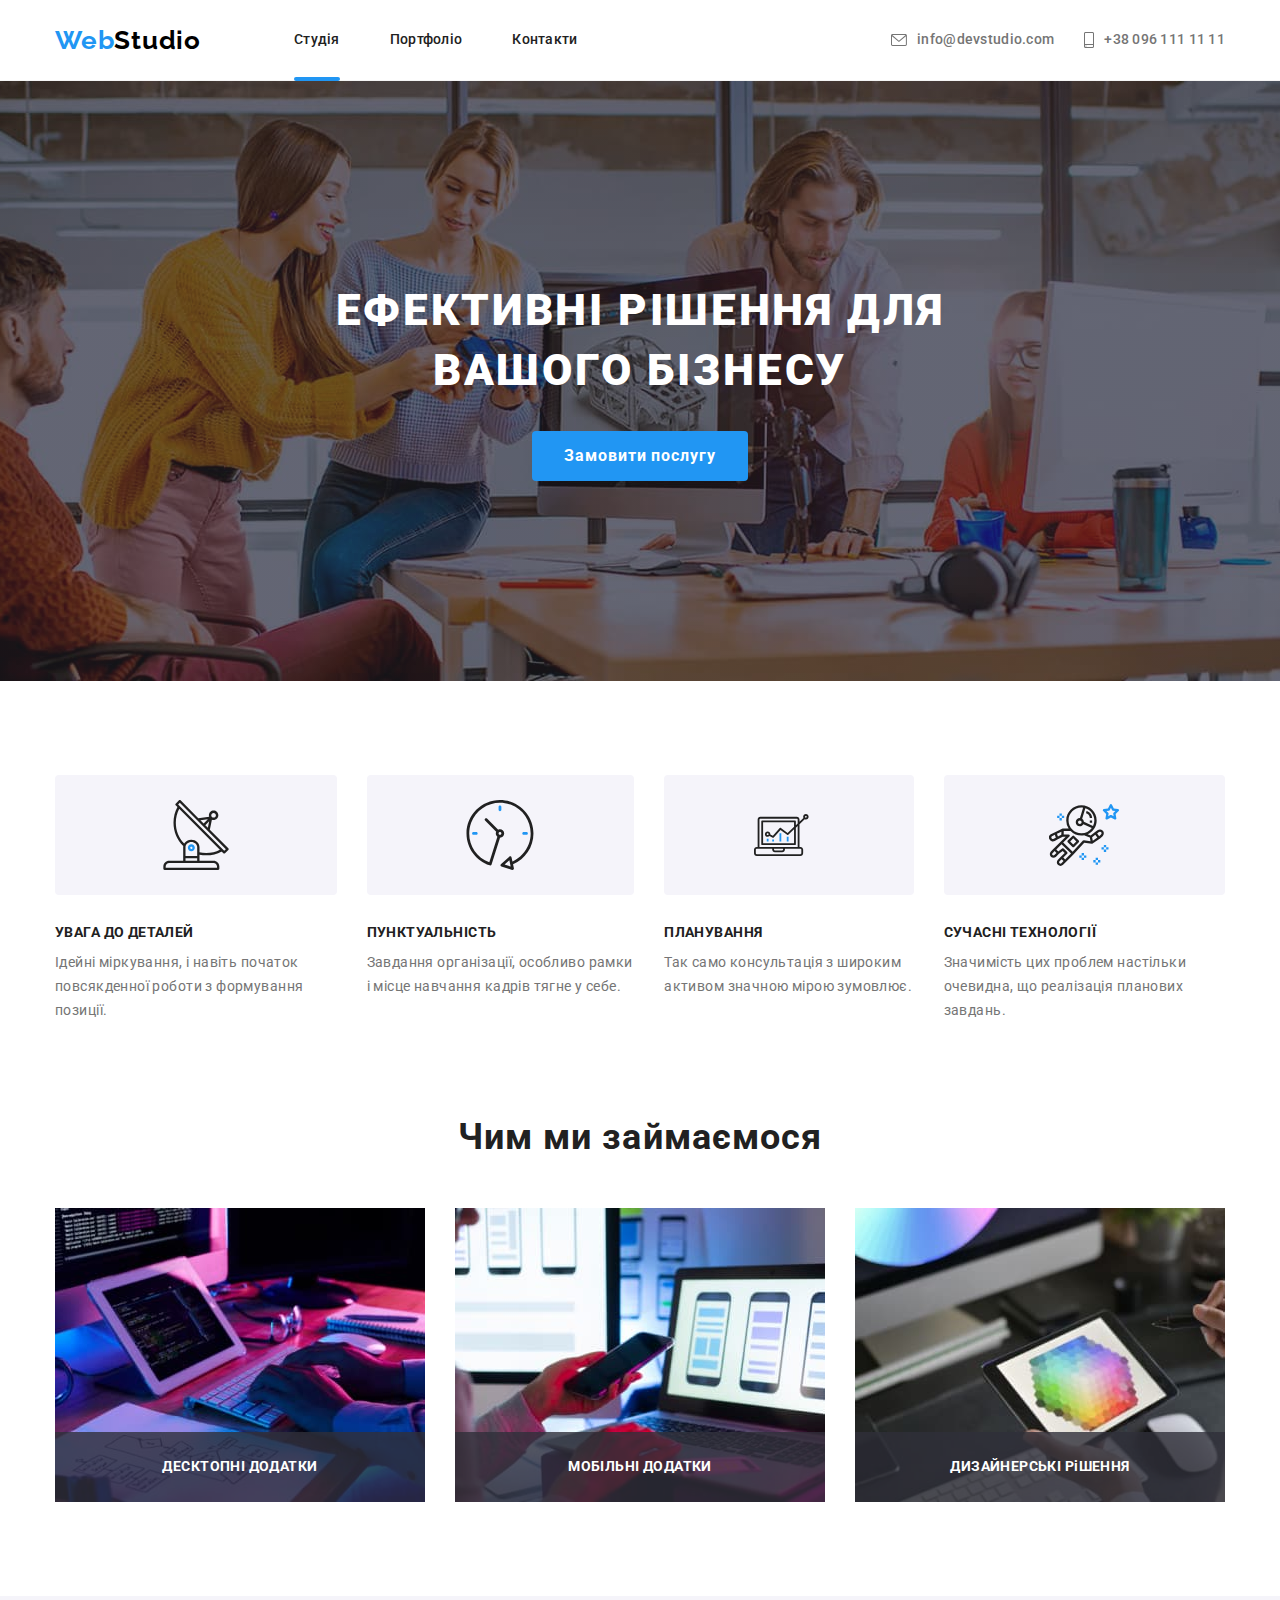
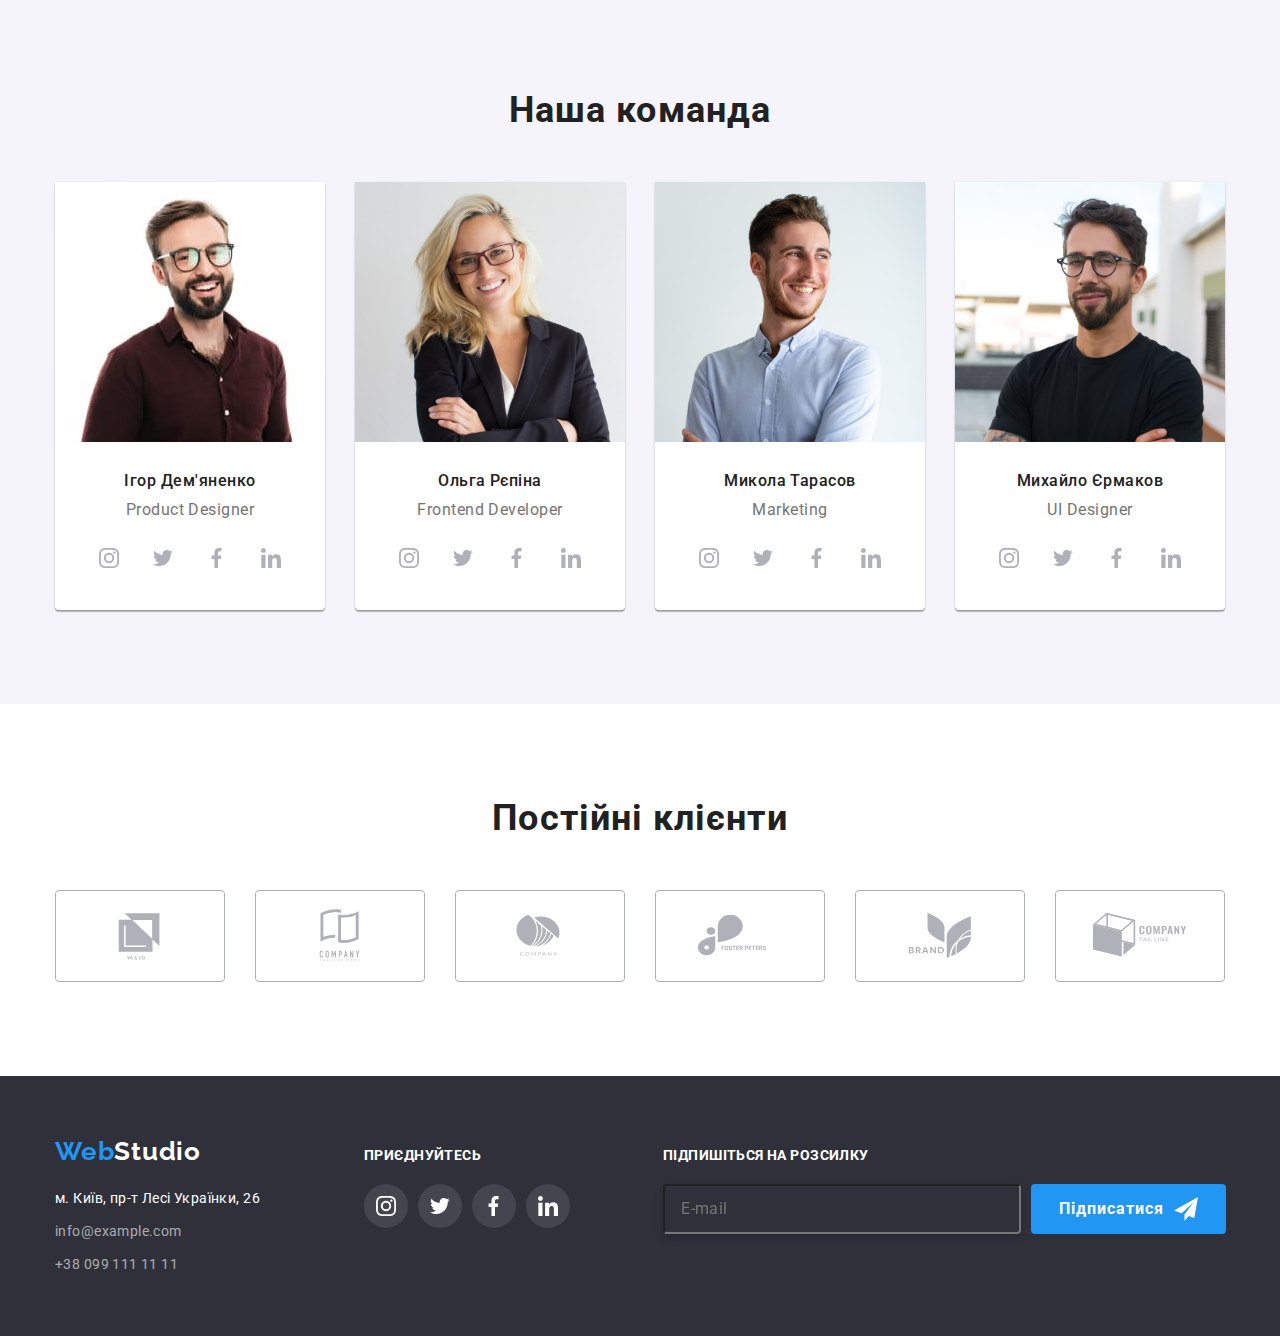
==== commit 84571f50: "Домашка 7.1" ====
--- a/index.html
+++ b/index.html
@@ -12,7 +12,7 @@
     rel="stylesheet">
     <link rel="stylesheet" href="https://cdnjs.cloudflare.com/ajax/libs/modern-normalize/1.1.0/modern-normalize.min.css">
   <link rel="stylesheet" href="./css/styles.css"/>
-  <link rel="stylesheet" href="./css/main.min.css"/>
+  <link rel="stylesheet" href="./css/main.min.css" />
   </head>
   <body>
    
--- a/css/styles.css
+++ b/css/styles.css
@@ -15,6 +15,7 @@
 h4,
 h5,
 h6,
+
 p {
   margin-top: 0;
   margin-bottom: 0;
@@ -43,43 +44,6 @@
   height: auto;
 }
 
-
-.site-nav-link {
-  padding: 32px 0;
-  font-weight: 500;
-  font-size: 14px;
-  line-height: 1.14;
-  letter-spacing: 0.02em;
-  color: var(--main-text-color);
-  display: block;
-  position: relative;
-  transition: color 250ms var(--cubic-beziar);
-}
-
-.site-nav-link:hover,
-.site-nav-link:focus {
-  color: var(--accent-color);
-}
-
-.site-nav-link.current::after {
-  content: "";
-  display: block;
-  width: 100%;
-  height: 4px;
-  left: 0;
-  bottom: -1px;
-  position: absolute;
-  background-color: var(--accent-color);
-  border-radius: 2px;
-}
-
-.site-nav-link:hover::after {
-  transform: scaleX(1);
-}
-
-.no-current {
-  position: relative;
-}
 
 .section {
   padding-top: 94px;
@@ -153,6 +117,7 @@
  }
 
  textarea {
+  resize: none;
   padding: 12px;
   width: 448px;
   height: 120px;
@@ -317,19 +282,6 @@
   display: block;
 }
 
-.contacts {
-  display: flex;
-  margin-left: auto;
-}
-
-.style-flex {
-  display: flex;
-  margin-left: auto;
-}
-
-.indent {
-  margin-right: 30px;
-}
 
 
 
@@ -436,17 +388,10 @@
 }
   
 
-textarea {
-  resize: none;
-}
-
-
-
 .benefits-container {
   gap: 30px;
   display: flex;
 }
-
 
 
 .lable {
@@ -537,8 +482,6 @@
 /* Logo */
 
 
-
-
 .example {
   display: flex;
   flex-wrap: wrap;
@@ -549,17 +492,6 @@
   padding: 30px 0;
 }
 
-.link {
-  display: flex;
-  align-items: center;
-  text-decoration: none;
-  display: block;
-}
-
-.link:hover,
-.link:focus {
-  color: var(--accent-color);
- }
 
 .test-conntainer {
   width: 1230px;
@@ -604,14 +536,6 @@
 
 .menu-distance:not(:last-child) {
   margin-right: 8px;
-}
-
-.logo-dark {
-  font-weight: 700;
-  font-size: 26px;
-  line-height: 1.19;
-  letter-spacing: 0.03em;
-  color: var(--lable-color);
 }
 
 .logo-light {
@@ -665,16 +589,7 @@
   box-shadow: 0px 3px 1px rgba(0, 0, 0, 0.1), 0px 1px 2px rgba(0, 0, 0, 0.08), 0px 2px 2px rgba(0, 0, 0, 0.12);
 }
 
-.contact {
-  display: flex;
-  align-items: center;
-  font-weight: 500;
-  font-size: 14px;
-  line-height: 1.14;
-  letter-spacing: 0.02em;
-  color: var(--secondary-text-color);
-  transition: color 250ms var(--cubic-beziar);
-}
+
 
 .button-blue {
   color: var(--primary-white-color);
--- a/css/main.min.css
+++ b/css/main.min.css
@@ -1,1163 +1 @@
-:root {
-    --accent-color: #2196f3;
-    --main-text-color: #212121;
-    --secondary-text-color: #757575;
-    --main-font: 'Roboto', sans-serif;
-    --secondary-font: 'Raleway', cursive;
-    --primary-white-color: #ffffff;
-    --lable-color: #000000;
-    --cubic-beziar: cubic-bezier(0.4, 0, 0.2, 1);
-}
-
-h1,
-h2,
-h3,
-h4,
-h5,
-h6,
-p {
-    margin-top: 0;
-    margin-bottom: 0;
-}
-
-ul {
-    margin: 0;
-    padding: 0;
-    list-style: none;
-}
-
-body {
-    margin: 0;
-    font-family: 'Roboto';
-    font-family: var(--main-font);
-    background-color: var(--primary-white-color);
-}
-
-html {
-    box-sizing: border-box;
-}
-
-img {
-    display: block;
-    max-width: 100%;
-    height: auto;
-}
-
-.list {
-    display: flex;
-    align-items: center;
-    padding: 0;
-    margin: 0;
-    list-style: none;
-}
-
-.site-nav-link {
-    padding: 32px 0;
-    font-weight: 500;
-    font-size: 14px;
-    line-height: 1.14;
-    letter-spacing: 0.02em;
-    color: var(--main-text-color);
-    display: block;
-    position: relative;
-    transition: color 250ms var(--cubic-beziar);
-}
-
-.site-nav-link:hover,
-.site-nav-link:focus {
-    color: var(--accent-color);
-}
-
-.site-nav-link.current::after {
-    content: "";
-    display: block;
-    width: 100%;
-    height: 4px;
-    left: 0;
-    bottom: -1px;
-    position: absolute;
-    background-color: var(--accent-color);
-    border-radius: 2px;
-}
-
-.site-nav-link:hover::after {
-    transform: scaleX(1);
-}
-
-.no-current {
-    position: relative;
-}
-
-.section {
-    padding-top: 94px;
-    padding-bottom: 94px;
-}
-
-
-
-/* бєкдроп */
-
-.backdrop {
-    position: fixed;
-    top: 0;
-    left: 0;
-    width: 100%;
-    height: 100%;
-    background-color: rgba(0, 0, 0, 0.2);
-    opacity: 1;
-    visibility: visible;
-    transition: opacity 250ms var(--cubic-beziar), visibility 250ms var(--cubic-beziar);
-}
-
-.backdrop.is-hidden {
-    opacity: 0;
-    pointer-events: none;
-    visibility: hidden;
-}
-
-.backdrop.is-hidden .modal {
-    transform: translate(-50%, -50%) scale(1.1);
-}
-
-.modal {
-    position: absolute;
-    top: 50%;
-    left: 50%;
-    min-height: 581px;
-    min-width: 528px;
-    background-color: var(--primary-white-color);
-    box-shadow: 0px 1px 3px rgba(0, 0, 0, 0.12), 0px 1px 1px rgba(0, 0, 0, 0.14), 0px 2px 1px rgba(0, 0, 0, 0.2);
-    border-radius: 4px;
-    transform: translate(-50%, -50%) scale(1);
-    transition: transform 250ms var(--cubic-beziar);
-    visibility: visible;
-    outline: 1px solid var(--accent-color);
-}
-
-.form {
-    display: block;
-    align-items: center;
-    position: absolute;
-}
-
-.text-form {
-    padding-left: 40px;
-}
-
-.form-label:hover,
-.form-label:focus {
-    border-color: var(--accent-color);
-}
-
-.form-label:hover+.modal-name,
-.form-label:focus+.modal-name {
-    fill: var(--accent-color);
-}
-
-.galk {
-    display: flex;
-    align-items: center;
-}
-
-textarea {
-    padding: 12px;
-    width: 448px;
-    height: 120px;
-    left: 576px;
-    top: 518px;
-    border: 1px solid rgba(33, 33, 33, 0.2);
-    border-radius: 4px;
-}
-
-.form-modal {
-    margin-left: auto;
-    margin-right: auto;
-    padding: 40px;
-}
-
-.modal-title {
-    font-weight: 700;
-    font-size: 20px;
-    line-height: 1.15;
-    text-align: center;
-    letter-spacing: 0.03em;
-    margin-bottom: 12px;
-    color: #212121;
-}
-
-.form-field {
-    position: relative;
-    display: flex;
-    flex-direction: column;
-    width: 448px;
-    border-radius: 4px;
-    font-weight: 400;
-    font-size: 12px;
-    line-height: 14px;
-    letter-spacing: 0.01em;
-    color: #757575;
-}
-
-.form-field:not(:last-child) {
-    margin-bottom: 10px;
-}
-
-.modal-name {
-    position: absolute;
-    top: -15%;
-    left: 15px;
-    transform: translateY(220%);
-}
-
-
-.form-field input {
-    margin: 0;
-    padding: 6px 40px 6px;
-    border: 1px solid rgba(33, 33, 33, 0.2);
-    border-radius: 4px;
-    height: 40px;
-}
-
-.form-field label {
-    margin-bottom: 4px;
-    font-weight: 400;
-    font-size: 12px;
-    line-height: 14px;
-    letter-spacing: 0.01em;
-    color: #757575;
-}
-
-.form-field input::placeholder {
-    color: rgba(117, 117, 117, 0.5);
-}
-
-.topic-options {
-    display: flex;
-    align-items: center;
-    justify-content: center;
-    list-style: none;
-    margin-top: 20px;
-    margin-bottom: 30px;
-}
-
-.topic-options {
-    display: flex;
-}
-
-.checkbox-label {
-    display: block;
-    display: flex;
-    align-items: center;
-    justify-content: center;
-    border-radius: 3px;
-    transition: background-color 250ms var(--cubic-beziar),
-        border-color 250ms var(--cubic-beziar);
-    cursor: pointer;
-}
-
-.icon-galk {
-    display: flex;
-    align-items: center;
-    justify-content: center;
-    width: 16px;
-    height: 15px;
-    border-radius: 4px;
-    border: 2px solid var(--lable-color);
-    margin-right: 8px;
-}
-
-.checkbox-label {
-    font-weight: 400;
-    font-size: 14px;
-    line-height: 1.71;
-    letter-spacing: 0.03em;
-    color: #757575;
-}
-
-.icon-check {
-    fill: transparent;
-    transition: fill 250ms var(--cubic-beziar);
-}
-
-.checkbox:checked+.checkbox-label .icon-galk {
-    border-color: var(--accent-color);
-    background-origin: border-box;
-}
-
-.checkbox:checked+.icon-galk {
-    border-color: var(--accent-color);
-    background-origin: border-box;
-    background-color: var(--accent-color);
-}
-
-.checkbox:focus+.checkbox-label {
-    background-color: var(--accent-color);
-}
-
-.contract {
-    color: var(--accent-color);
-}
-
-
-.btn-close {
-    position: absolute;
-    top: 8px;
-    right: 8px;
-    display: flex;
-    justify-content: center;
-    align-items: center;
-    width: 30px;
-    height: 30px;
-    border: 1px solid rgba(0, 0, 0, 0.1);
-    border-radius: 50px;
-    background: #FFFFFF;
-    cursor: pointer;
-}
-
-.btn-close:focus {
-    fill: var(--accent-color);
-    transition-property: color;
-    transition: transform 250ms var(--cubic-beziar);
-}
-
-.container {
-    width: 1200px;
-    padding-left: 15px;
-    padding-right: 15px;
-    margin: 0 auto;
-}
-
-.header {
-    border-bottom: 1px solid #F5F5F5;
-}
-
-.div {
-    display: block;
-}
-
-.contacts {
-    display: flex;
-    margin-left: auto;
-}
-
-.style-flex {
-    display: flex;
-    margin-left: auto;
-}
-
-.indent {
-    margin-right: 30px;
-}
-
-.site-list-item:not(:last-child) {
-    margin-right: 50px;
-}
-
-.gajet-overlay:not(:last-child) {
-    margin-right: 30px;
-}
-
-/* Чем мы занимаемся */
-
-.site-nav {
-    display: flex;
-}
-
-.site-list-work {
-    position: relative;
-}
-
-.site-list-work:not(:last-child) {
-    margin-right: 30px;
-}
-
-.gajet-overlay-title {
-    position: absolute;
-    box-sizing: border-box;
-    display: block;
-    float: none;
-    font-weight: 700;
-    font-size: 14px;
-    line-height: 1.14;
-    text-align: center;
-    letter-spacing: 0.03em;
-    color: var(--primary-white-color);
-    background-color: rgba(47, 48, 58, 0.8);
-    width: 100%;
-    height: 70px;
-    left: 0;
-    bottom: 0;
-    display: flex;
-    align-items: center;
-    justify-content: center;
-}
-
-.portfolio-thumb {
-    position: relative;
-    overflow: hidden;
-}
-
-.portfolio-card-link {
-    text-decoration: none;
-}
-
-.portfolio-card-link:hover .portfolio-overlay-text,
-.portfolio-card-link:focus .portfolio-overlay-text {
-    transform: translate(0);
-}
-
-.portfolio-overlay-text {
-    background-color: var(--accent-color);
-    position: absolute;
-    width: 100%;
-    height: 100%;
-    top: 0;
-    left: 0;
-    box-sizing: border-box;
-    font-size: 18px;
-    line-height: 1.56;
-    letter-spacing: 0.03em;
-    padding-top: 63px;
-    padding-left: 24px;
-    opacity: 250ms var(--cubic-beziar);
-    color: var(--primary-white-color);
-    transition-property: color;
-    transform: translateY(100%);
-    transition: transform 250ms var(--cubic-beziar);
-}
-
-.pictures {
-    border: 1px solid #EEEEEE;
-    background: var(--primary-white-color);
-    padding-top: 20px;
-    padding-right: 24px;
-    padding-left: 24px;
-    padding-bottom: 20px;
-}
-
-.site-command {
-    background: var(--primary-white-color);
-    box-shadow: 0px 1px 3px rgba(0, 0, 0, 0.12), 0px 1px 1px rgba(0, 0, 0, 0.14), 0px 2px 1px rgba(0, 0, 0, 0.2);
-    border-radius: 0px 0px 4px 4px;
-}
-
-.site-command:not(:last-child) {
-    margin-right: 30px;
-}
-
-.team {
-    margin-bottom: 50px;
-    font-weight: 700;
-    font-size: 36px;
-    line-height: 1.16;
-    text-align: center;
-    letter-spacing: 0.03em;
-    color: var(--main-text-color);
-}
-
-
-textarea {
-    resize: none;
-}
-
-.hider-container {
-    display: flex;
-    align-items: center;
-}
-
-.benefits-container {
-    gap: 30px;
-    display: flex;
-}
-
-
-
-.lable {
-    color: var(--primary-white-color);
-}
-
-.head {
-    padding-top: 200px;
-    padding-bottom: 200px;
-    background-color: #2F303A;
-}
-
-.overlay {
-    max-width: 1600px;
-    height: 600px;
-    margin-left: auto;
-    margin-right: auto;
-    background-image: linear-gradient(to right, rgba(47, 48, 58, 0.4), rgba(47, 48, 58, 0.4)), url("../images/w4/Img.jpg");
-    background-repeat: no-repeat;
-    background-position: center;
-    background-size: cover;
-}
-
-.button-ic {
-    padding: 0;
-    padding-top: 16px;
-    border: none;
-    background: none;
-}
-
-.envelope {
-    margin-right: 50px;
-    margin-right: 10px;
-    fill: currentColor;
-}
-
-.team-link {
-    color: #AFB1B8;
-    display: flex;
-    width: 44px;
-    height: 44px;
-    align-items: center;
-    justify-content: center;
-    background-position: center;
-    border-radius: 50px;
-    transition-property: background-color;
-    transition-duration: 250ms;
-    transition-timing-function: var(--cubic-beziar);
-}
-
-.team-link:hover,
-.team-link:focus {
-    background-color: #2196f3;
-    color: #ffffff;
-    transition: color 250ms var(--cubic-beziar);
-}
-
-.button-icon:not(:last-child) {
-    padding-right: 10px;
-}
-
-.button-icon {
-    fill: currentColor;
-    width: 20px;
-    height: 20px;
-    transition: fill 250ms var(--cubic-beziar);
-}
-
-.button-icon-ft {
-    fill: #ffffff;
-    width: 20px;
-    height: 20px;
-}
-
-.head-title {
-    margin-top: 0;
-    padding-bottom: 0;
-    margin-bottom: 30px;
-    font-weight: 900;
-    font-size: 44px;
-    line-height: 1.36;
-    text-align: center;
-    letter-spacing: 0.06em;
-    text-transform: uppercase;
-    color: #FFFFFF;
-}
-
-/* Logo */
-
-.logo {
-    margin-right: 93px;
-    text-decoration: none;
-    font-family: var(--secondary-font);
-    font-weight: 700;
-    font-size: 26px;
-    line-height: 1.19;
-    letter-spacing: 0.03em;
-    color: var(--accent-color);
-}
-
-
-
-.example {
-    display: flex;
-    flex-wrap: wrap;
-}
-
-.tim-card {
-    text-align: center;
-    padding: 30px 0;
-}
-
-.link {
-    display: flex;
-    align-items: center;
-    text-decoration: none;
-    display: block;
-}
-
-.link:hover,
-.link:focus {
-    color: var(--accent-color);
-}
-
-.test-conntainer {
-    width: 1230px;
-    padding-left: 15px;
-    padding-right: 15px;
-    margin-left: auto;
-    margin-right: auto;
-}
-
-.flex-container {
-    display: flex;
-    flex-wrap: wrap;
-    text-decoration: none;
-}
-
-.flex-element {
-    width: 370px;
-    margin-right: 30px;
-    margin-bottom: 30px;
-}
-
-.flex-element:nth-child(3n) {
-    margin-right: 0;
-}
-
-.flex-element:nth-last-child(-n + 3) {
-    margin-bottom: 0;
-}
-
-.portfolio-card-link {
-    display: block;
-    transition-property: box-shadow;
-    transition: 250ms var(--cubic-beziar);
-}
-
-.portfolio-card-link:hover,
-.portfolio-card-link:focus {
-    box-shadow: 0px 1px 1px rgba(0, 0, 0, 0.12),
-        0px 4px 4px rgba(0, 0, 0, 0.06),
-        1px 4px 6px rgba(0, 0, 0, 0.16);
-}
-
-.menu-distance:not(:last-child) {
-    margin-right: 8px;
-}
-
-.logo-dark {
-    font-weight: 700;
-    font-size: 26px;
-    line-height: 1.19;
-    letter-spacing: 0.03em;
-    color: var(--lable-color);
-}
-
-.logo-light {
-    font-weight: 700;
-    font-size: 26px;
-    line-height: 1.19;
-    letter-spacing: 0.03em;
-    color: var(--primary-white-color);
-}
-
-.filter-button {
-    border-radius: 4px;
-    border: none;
-    padding-top: 6px;
-    padding-right: 22px;
-    padding-bottom: 6px;
-    padding-left: 22px;
-    background-color: #F5F4FA;
-    font-weight: 500;
-    font-size: 16px;
-    line-height: 1.62;
-    text-align: center;
-    letter-spacing: 0.03em;
-    color: var(--main-text-color);
-    transition-property: color, background-color, box-shadow;
-    transition-duration: 250ms;
-    transition-timing-function: var(--cubic-beziar);
-}
-
-.filter {
-    margin-bottom: 50px;
-    display: flex;
-    justify-content: center;
-}
-
-.contacts-link {
-    display: flex;
-    margin-left: auto;
-    font-weight: 500;
-    font-size: 14px;
-    line-height: 1.14;
-    letter-spacing: 0.02em;
-    color: var(--accent-color);
-}
-
-.focus-menu:hover,
-.focus-menu:focus {
-    cursor: pointer;
-    color: var(--primary-white-color);
-    background-color: var(--accent-color);
-    box-shadow: 0px 3px 1px rgba(0, 0, 0, 0.1), 0px 1px 2px rgba(0, 0, 0, 0.08), 0px 2px 2px rgba(0, 0, 0, 0.12);
-}
-
-.contact {
-    display: flex;
-    align-items: center;
-    font-weight: 500;
-    font-size: 14px;
-    line-height: 1.14;
-    letter-spacing: 0.02em;
-    color: var(--secondary-text-color);
-    transition: color 250ms var(--cubic-beziar);
-}
-
-.button-blue {
-    color: var(--primary-white-color);
-    background-color: var(--accent-color);
-}
-
-.contact-tel {
-    color: var(--secondary-text-color);
-    transition: color 250ms var(--cubic-beziar);
-}
-
-.feature-skills {
-    font-weight: 700;
-    font-size: 14px;
-    line-height: 1.14;
-    letter-spacing: 0.03em;
-    text-transform: uppercase;
-    color: var(--main-text-color);
-}
-
-.section-title {
-    margin-top: 0;
-    margin-bottom: 0;
-    margin-bottom: 50px;
-    font-weight: 700;
-    font-size: 36px;
-    line-height: 1.16;
-    text-align: center;
-    letter-spacing: 0.03em;
-    color: var(--main-text-color);
-}
-
-.section-title-bg {
-    background-color: #F5F4FA;
-}
-
-.section.no-padding {
-    padding-top: 0;
-    padding-bottom: 0;
-}
-
-.site-item {
-    display: flex;
-}
-
-.features-title {
-    margin: 0;
-    padding: 0;
-    margin-bottom: 10px;
-    font-weight: 700;
-    font-size: 14px;
-    line-height: 1.14;
-    letter-spacing: 0.03em;
-    text-transform: uppercase;
-    color: var(--main-text-color);
-}
-
-.features-text {
-    font-weight: 400;
-    font-size: 14px;
-    line-height: 1.71;
-    letter-spacing: 0.03em;
-    color: var(--secondary-text-color);
-}
-
-.features-item {
-    display: block;
-    display: flex;
-    align-items: center;
-    justify-content: center;
-    background-position: center;
-    background: #F5F4FA;
-    border-radius: 4px;
-    height: 120px;
-    background-size: contain;
-    background-repeat: no-repeat;
-    margin-bottom: 30px;
-}
-
-.features-logo {
-    width: 106px;
-    height: 60px;
-    fill: rgba(175, 177, 184, 1);
-    transition: fill 250ms var(--cubic-beziar);
-}
-
-.clients-icon:hover,
-.clients-icon:focus {
-    border-width: 1px;
-    border-style: solid;
-    border-color: var(--accent-color);
-    color: var(--accent-color)
-}
-
-.clients-icon {
-    display: flex;
-    align-items: center;
-    justify-content: center;
-    box-sizing: border-box;
-    border: 1px solid #AFB1B8;
-    border-radius: 4px;
-    width: 100%;
-    height: 100%;
-    color: rgba(175, 177, 184, 1);
-    transition-property: color, border;
-    transition-duration: 250ms;
-    transition-timing-function: var(--cubic-beziar);
-}
-
-.features-logo {
-    fill: currentColor;
-}
-
-.clients-item {
-    width: 170px;
-    height: 92px;
-}
-
-.clients-item:not(:last-child) {
-    margin-right: 30px;
-}
-
-.icon {
-    width: 20px;
-    height: 20px;
-    background-image: url(../images/w4/symbol-defs.svg);
-}
-
-.icon-leter {
-    fill: #FFFFFF;
-}
-
-.tim-networks {
-    display: flex;
-    justify-content: center;
-    gap: 10px;
-}
-
-.clients-container {
-    display: flex;
-    box-sizing: border-box;
-}
-
-.section-bottom {
-    padding-top: 0;
-}
-
-.box-sizing {
-    box-sizing: border-box;
-    position: absolute;
-    width: 370px;
-    height: 404px;
-    left: 215px;
-    top: 262px;
-    background: #FFFFFF;
-    border: 1px solid #EEEEEE;
-}
-
-.tim-title {
-    margin-bottom: 10px;
-    font-weight: 500;
-    font-size: 16px;
-    line-height: 1.18;
-    letter-spacing: 0.03em;
-    color: var(--main-text-color);
-}
-
-.tim-text {
-    font-weight: 400;
-    font-size: 16px;
-    line-height: 1.18;
-    letter-spacing: 0.03em;
-    color: var(--secondary-text-color);
-    margin-bottom: 16px;
-}
-
-.tim-title,
-.tim-text {
-    align-items: center;
-}
-
-/* Button */
-
-.button-sits {
-    width: 125px;
-    height: 38px;
-    left: 593px;
-    top: 174px;
-}
-
-.botton-tools {
-    width: 112px;
-    height: 38px;
-    left: 726px;
-    top: 174px;
-}
-
-.button-design {
-    width: 103px;
-    height: 38px;
-    left: 846px;
-    top: 174px;
-}
-
-.button-marketing {
-    width: 130px;
-    height: 38px;
-    left: 957px;
-    top: 174px;
-}
-
-.properties {
-    font-weight: 700;
-    font-size: 16px;
-    line-height: 1.88;
-    display: flex;
-    align-items: center;
-    text-align: center;
-    letter-spacing: 0.06em;
-    color: var(--primary-white-color);
-}
-
-.button {
-    cursor: pointer;
-    border-radius: 4px;
-    padding: 10px 32px;
-    margin-right: auto;
-    margin-left: auto;
-    font-weight: 700;
-    font-size: 16px;
-    line-height: 1.88;
-    display: flex;
-    align-items: center;
-    text-align: center;
-    letter-spacing: 0.06em;
-    color: var(--primary-white-color);
-    background-color: var(--accent-color);
-    border: transparent;
-}
-
-.send {
-    padding: 10px 52px;
-}
-
-/* Наши преимущества */
-
-.themes {
-    margin-bottom: 4px;
-    font-weight: 700;
-    font-size: 18px;
-    line-height: 2;
-    letter-spacing: 0.06em;
-    color: var(--main-text-color);
-}
-
-.thems-text {
-    font-weight: 400;
-    font-size: 16px;
-    line-height: 1.88;
-    letter-spacing: 0.03em;
-    color: var(--secondary-text-color);
-}
-
-/* Портфолио */
-
-
-/* Футер */
-
-.contact-footer {
-    margin-top: 9px;
-    font-family: 'Roboto';
-    font-style: normal;
-    font-weight: 400;
-    font-size: 14px;
-    line-height: 1.71;
-    letter-spacing: 0.03em;
-    color: rgba(255, 255, 255, 0.6);
-}
-
-.tel-color {
-    font-weight: 400;
-    font-size: 14px;
-    line-height: 1.71;
-    letter-spacing: 0.03em;
-    color: rgba(255, 255, 255, 0.6);
-    transition-property: color;
-    transition: color 250ms var(--cubic-beziar);
-}
-
-.style-footer {
-    padding-top: 60px;
-    padding-bottom: 60px;
-    background-color: #2F303A;
-    ;
-}
-
-.logo-footer {
-    display: block;
-    margin-bottom: 20px;
-    margin-right: 0;
-}
-
-.street {
-    margin-top: 30px;
-    font-family: 'Roboto';
-    font-style: normal;
-    font-weight: 400;
-    font-size: 14px;
-    line-height: 1.71;
-    letter-spacing: 0.03em;
-    color: var(--primary-white-color);
-}
-
-.footer-container {
-    display: flex;
-    align-items: baseline;
-    flex-grow: 1;
-}
-
-.item-with {
-    align-items: center;
-    justify-content: center;
-    font-family: 'Roboto';
-    font-style: normal;
-    font-weight: 700;
-    font-size: 14px;
-    line-height: 1.14;
-    letter-spacing: 0.03em;
-    text-transform: uppercase;
-    color: #FFFFFF;
-    margin-bottom: 20px;
-}
-
-.footer-link-soc {
-    width: 44px;
-    height: 44px;
-    border-radius: 50%;
-    display: flex;
-    align-items: center;
-    justify-content: center;
-    background-color: rgba(255, 255, 255, 0.1);
-    transition-property: background-color;
-    transition-duration: 250ms;
-    transition-timing-function: var(--cubic-beziar);
-}
-
-.footer-link-soc:not(:last-child) {
-    margin-right: 22px;
-}
-
-.footer-link-soc:hover,
-.footer-link-soc:focus {
-    background-color: rgba(33, 150, 243, 1);
-}
-
-.footer-letter {
-    margin-left: 93px;
-}
-
-.container-networks {
-    margin-left: 70px;
-}
-
-.text-action {
-    align-items: center;
-    justify-content: center;
-    margin-bottom: 20px;
-    top: 0;
-    font-family: 'Roboto';
-    font-style: normal;
-    font-weight: 700;
-    font-size: 14px;
-    line-height: 1.14;
-    letter-spacing: 0.03em;
-    text-transform: uppercase;
-    color: var(--primary-white-color);
-}
-
-.text-box {
-    display: flex;
-    width: 570px;
-    flex-direction: row;
-    justify-content: space-between;
-    width: 358px;
-    height: 50px;
-    left: 815px;
-    top: 2784px;
-    filter: drop-shadow(0px 4px 4px rgba(0, 0, 0, 0.15));
-    border-radius: 4px;
-    background-color: rgba(47, 48, 58, 1);
-}
-
-.text-box input:focus {
-    border-color: var(--accent-color);
-}
-
-.fotter-imput-bt {
-    display: flex;
-}
-
-.send-letter {
-    position: relative;
-    padding: 10px 28px;
-    margin-left: 10px;
-    font-weight: 700;
-    font-size: 16px;
-    line-height: 1.88;
-    display: flex;
-    align-items: center;
-    text-align: center;
-    letter-spacing: 0.06em;
-    color: var(--primary-white-color);
-}
-
-.footer-letter-br {
-    display: flex;
-}
-
-.footer-letter-br input {
-    outline: none;
-    font-weight: 400;
-    font-size: 16px;
-    line-height: 1.25;
-    display: flex;
-    align-items: center;
-    letter-spacing: 0.03em;
-    color: rgba(255, 255, 255, 0.6);
-    padding-left: 16px;
-}
-
-.text-box:focus {
-    border-color: var(--accent-color);
-}
-
-.footer-letter-icon {
-    margin-left: 10px;
-}
-
-
-/* Спрятанный заголовок */
-.visually-hidden {
-
-    position: absolute;
-    white-space: nowrap;
-    width: 1px;
-    height: 1px;
-    overflow: hidden;
-    border: 0;
-    padding: 0;
-    clip: rect(0 0 0 0);
-    clip-path: inset(50%);
-    margin: -1px;
-}+.header{border-bottom:1px solid #f5f5f5}.container{width:1200px;padding-left:15px;padding-right:15px;margin:0 auto}.hider-container{display:flex;align-items:center}.logo{margin-right:93px;text-decoration:none;font-family:var(--secondary-font);font-weight:700;font-size:26px;line-height:1.19;letter-spacing:.03em;color:var(--accent-color)}.logo-dark{font-weight:700;font-size:26px;line-height:1.19;letter-spacing:.03em;color:var(--lable-color)}.list{display:flex;align-items:center;padding:0;margin:0;list-style:none}.site-nav-link{padding:32px 0;font-weight:500;font-size:14px;line-height:1.14;letter-spacing:.02em;color:var(--main-text-color);display:block;position:relative;transition:color 250ms var(--cubic-beziar)}.site-nav-link:hover,.site-nav-link:focus{color:var(--accent-color)}.site-nav-link.current::after{content:"";display:block;width:100%;height:4px;left:0;bottom:-1px;position:absolute;background-color:var(--accent-color);border-radius:2px}.site-nav-link:hover::after{transform:scaleX(1)}.site-list-item:not(:last-child){margin-right:50px}.link{display:flex;align-items:center;text-decoration:none;display:block}.link:hover,.link:focus{color:var(--accent-color)}.no-current{position:relative}.style-flex{display:flex;margin-left:auto}.indent{margin-right:30px}.contacts{display:flex;margin-left:auto}.contact{display:flex;align-items:center;font-weight:500;font-size:14px;line-height:1.14;letter-spacing:.02em;color:var(--secondary-text-color);transition:color 250ms var(--cubic-beziar)}/*# sourceMappingURL=main.min.css.map */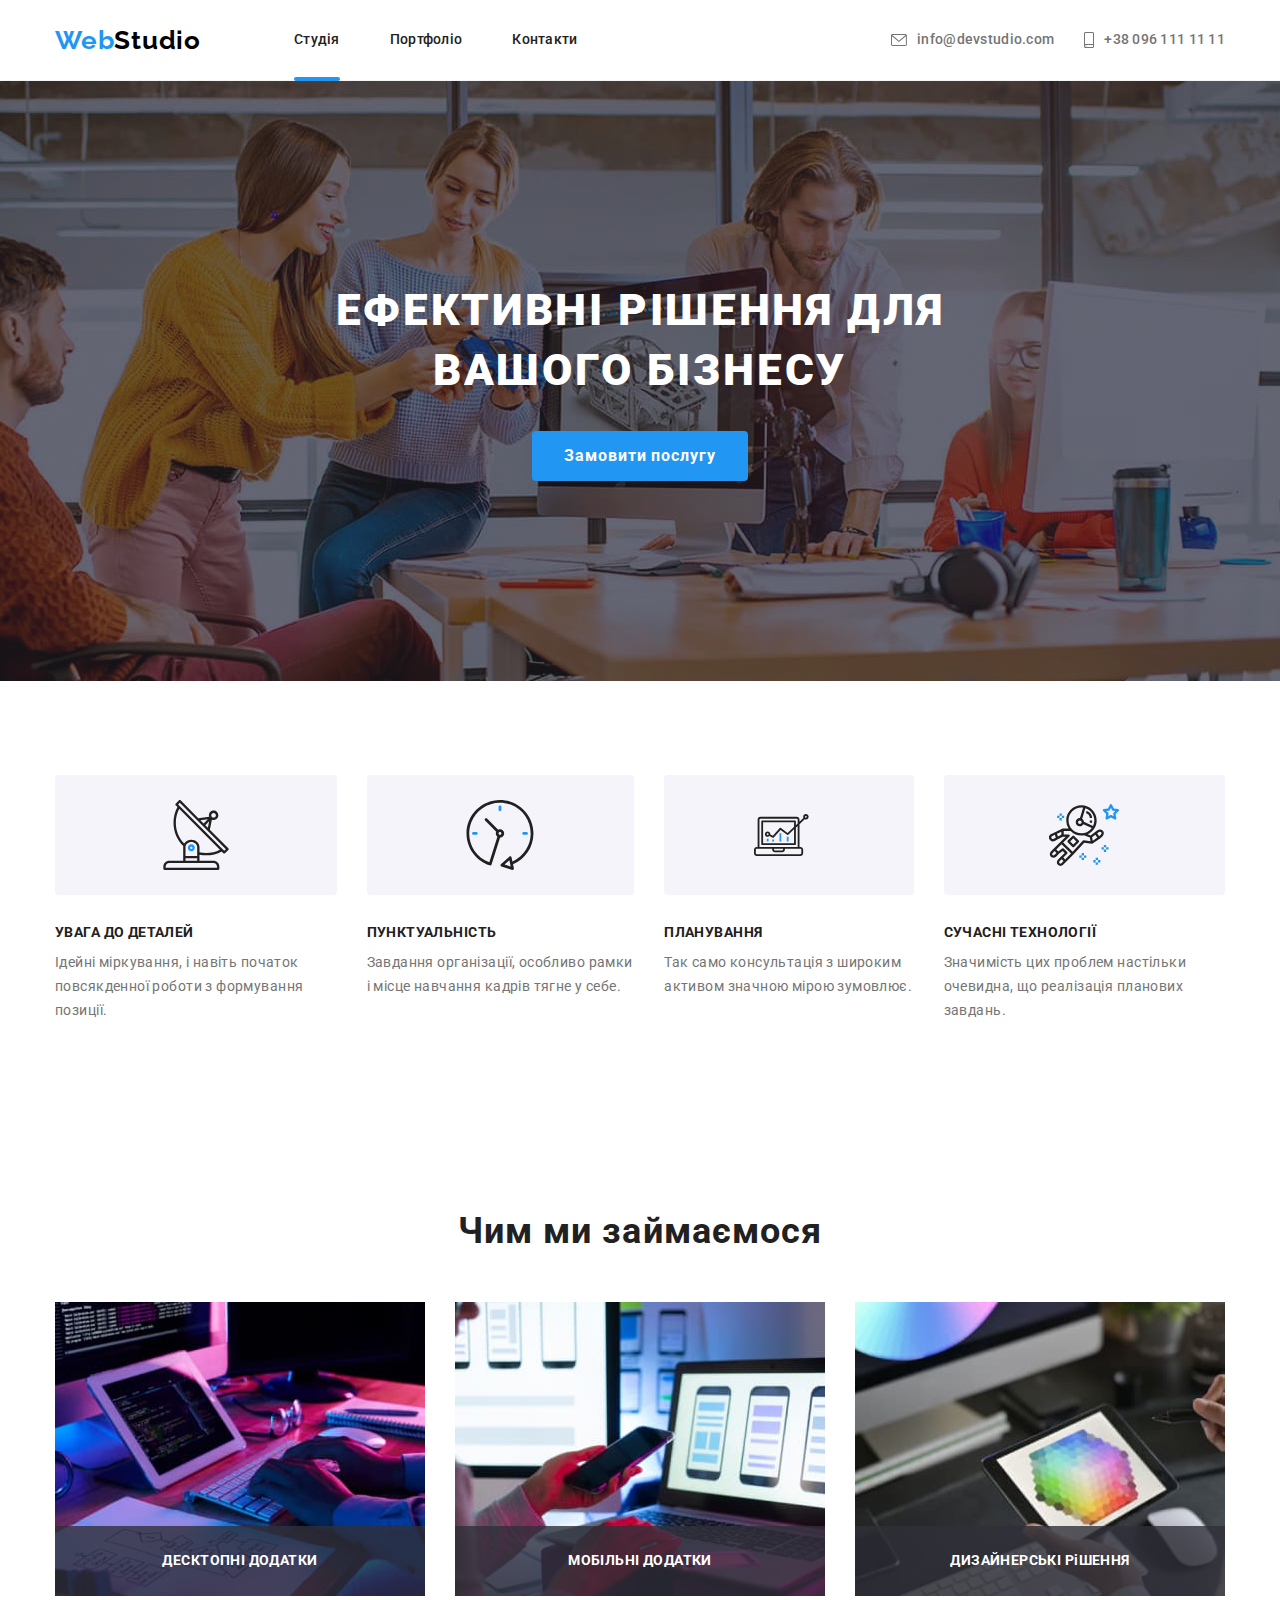
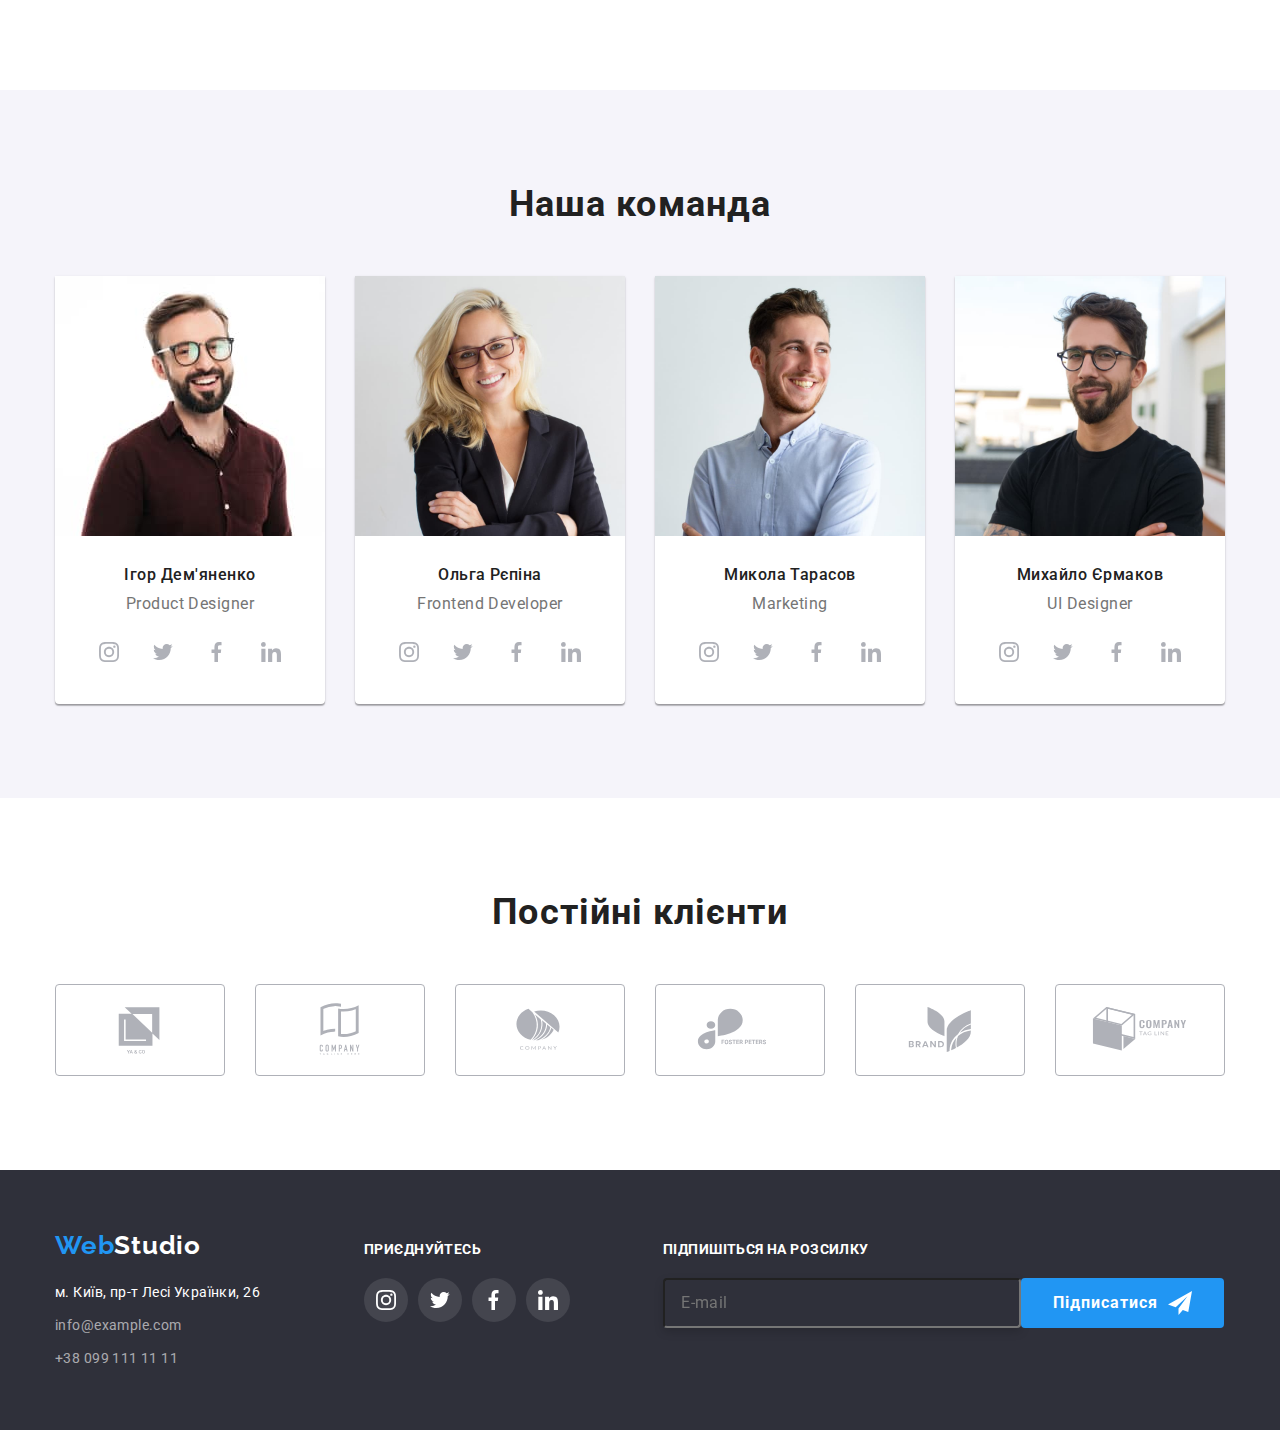
==== commit 038823fd: "домашка 07-09" ====
--- a/index.html
+++ b/index.html
@@ -46,7 +46,6 @@
       
     <main>
       <!--Герой-->
-      
       <section class="section head overlay">
       <div class="container">
         <h1 class="head-title">ЕФЕКТИВНі РіШЕННЯ ДЛЯ <br> ВАШОГО БІЗНЕСУ</h1>
--- a/css/styles.css
+++ b/css/styles.css
@@ -1,56 +1,3 @@
-:root {
-  --accent-color: #2196f3;
-  --main-text-color: #212121;
-  --secondary-text-color: #757575;
-  --main-font: 'Roboto', sans-serif;
-  --secondary-font: 'Raleway', cursive;
-  --primary-white-color: #ffffff;
-  --lable-color: #000000;
-  --cubic-beziar: cubic-bezier(0.4, 0, 0.2, 1);
-}
-
-h1,
-h2,
-h3,
-h4,
-h5,
-h6,
-
-p {
-  margin-top: 0;
-  margin-bottom: 0;
-}
-
-ul {
-  margin: 0;
-  padding: 0;
-  list-style: none;
-}
-
-body {
-  margin: 0;
-  font-family: 'Roboto';
-  font-family: var(--main-font);
-  background-color: var(--primary-white-color);
-}
-
-html {
-  box-sizing: border-box;
-}
-
-img {
-  display: block;
-  max-width: 100%;
-  height: auto;
-}
-
-
-.section {
-  padding-top: 94px;
-  padding-bottom: 94px;
-}
-
-
 
 /* бєкдроп */
 
@@ -167,7 +114,6 @@
   transform: translateY(220%);
   }
 
-
  .form-field input {
   margin: 0;
   padding: 6px 40px 6px;
@@ -255,7 +201,6 @@
   color: var(--accent-color);
  }
 
-
  .btn-close {
   position: absolute;
   top: 8px;
@@ -277,13 +222,9 @@
   transition: transform 250ms var(--cubic-beziar);
  }
 
-
 .div {
   display: block;
 }
-
-
-
 
 .gajet-overlay:not(:last-child) {
   margin-right: 30px;
@@ -387,32 +328,8 @@
   color: var(--main-text-color);
 }
   
-
-.benefits-container {
-  gap: 30px;
-  display: flex;
-}
-
-
 .lable {
     color: var(--primary-white-color);
-}
-
-.head {
-  padding-top: 200px;
-  padding-bottom: 200px;
-  background-color: #2F303A;
-}
-
-.overlay {
-  max-width: 1600px;
-  height: 600px;
-  margin-left: auto;
-  margin-right: auto;
-  background-image: linear-gradient(to right, rgba(47, 48, 58, 0.4), rgba(47, 48, 58, 0.4)), url("../images/w4/Img.jpg");
-  background-repeat: no-repeat;
-  background-position: center;
-  background-size: cover;
 }
 
 .button-ic {
@@ -422,12 +339,6 @@
   background: none;
 }
 
-.envelope {
-  margin-right: 50px;
-  margin-right: 10px;
-  fill: currentColor;
-}
-
 .team-link {
   color: #AFB1B8;
   display: flex;
@@ -466,21 +377,7 @@
   height: 20px;
 }
 
-.head-title {
-  margin-top: 0;
-  padding-bottom: 0;
-  margin-bottom: 30px;
-  font-weight: 900;
-  font-size: 44px;
-  line-height: 1.36;
-  text-align: center;
-  letter-spacing: 0.06em;
-  text-transform: uppercase;
-  color: #FFFFFF;
-}
-
 /* Logo */
-
 
 .example {
   display: flex;
@@ -491,7 +388,6 @@
   text-align: center;
   padding: 30px 0;
 }
-
 
 .test-conntainer {
   width: 1230px;
@@ -589,8 +485,6 @@
   box-shadow: 0px 3px 1px rgba(0, 0, 0, 0.1), 0px 1px 2px rgba(0, 0, 0, 0.08), 0px 2px 2px rgba(0, 0, 0, 0.12);
 }
 
-
-
 .button-blue {
   color: var(--primary-white-color);
   background-color: var(--accent-color);
@@ -635,39 +529,6 @@
   display: flex;
 }
 
-.features-title {
-  margin: 0;
-  padding: 0;
-  margin-bottom: 10px;
-  font-weight: 700;
-  font-size: 14px;
-  line-height: 1.14;
-  letter-spacing: 0.03em;
-  text-transform: uppercase;
-  color: var(--main-text-color);
-}
-
-.features-text {
-  font-weight: 400;
-  font-size: 14px;
-  line-height: 1.71;
-  letter-spacing: 0.03em;
-  color: var(--secondary-text-color);
-}
-
-.features-item {
-  display: block;
-  display: flex;
-  align-items: center;
-  justify-content: center;
-  background-position: center;
-  background: #F5F4FA;
-  border-radius: 4px;
-  height: 120px;
-  background-size: contain;
-  background-repeat: no-repeat;
-  margin-bottom: 30px;
-}
 
 .features-logo {
   width: 106px;
@@ -748,27 +609,7 @@
   border: 1px solid #EEEEEE;
 }
 
-.tim-title {
-  margin-bottom: 10px;
-  font-weight: 500;
-  font-size: 16px;
-  line-height: 1.18;
-  letter-spacing: 0.03em;
-  color: var(--main-text-color);
-}
-
-.tim-text {
-  font-weight: 400;
-  font-size: 16px;
-  line-height: 1.18;
-  letter-spacing: 0.03em;
-  color: var(--secondary-text-color);
-  margin-bottom: 16px;
-}
-
-.tim-title, .tim-text {
-  align-items: center;
-} 
+
 
 /* Button */
 
@@ -811,24 +652,6 @@
   color: var(--primary-white-color);
 }
 
-.button {
-  cursor: pointer;
-  border-radius: 4px;
-  padding: 10px 32px;
-  margin-right: auto;
-  margin-left: auto;
-  font-weight: 700;
-  font-size: 16px;
-  line-height: 1.88;
-  display: flex;
-  align-items: center;
-  text-align: center;
-  letter-spacing: 0.06em;
-  color: var(--primary-white-color);
-  background-color: var(--accent-color);
-  border: transparent;
-}
-
 .send {
   padding: 10px 52px;
 }
@@ -851,9 +674,6 @@
   letter-spacing: 0.03em;
   color: var(--secondary-text-color);
 }
-
-/* Портфолио */
-
 
 /* Футер */
 
@@ -1024,20 +844,4 @@
 
 .footer-letter-icon {
  margin-left: 10px;
-}
-
-
-/* Спрятанный заголовок */
-.visually-hidden {
-  
-  position: absolute;
-  white-space: nowrap;
-  width: 1px;
-  height: 1px;
-  overflow: hidden;
-  border: 0;
-  padding: 0;
-  clip: rect(0 0 0 0);
-  clip-path: inset(50%);
-  margin: -1px;
-}
+}--- a/css/main.min.css
+++ b/css/main.min.css
@@ -1 +1 @@
-.header{border-bottom:1px solid #f5f5f5}.container{width:1200px;padding-left:15px;padding-right:15px;margin:0 auto}.hider-container{display:flex;align-items:center}.logo{margin-right:93px;text-decoration:none;font-family:var(--secondary-font);font-weight:700;font-size:26px;line-height:1.19;letter-spacing:.03em;color:var(--accent-color)}.logo-dark{font-weight:700;font-size:26px;line-height:1.19;letter-spacing:.03em;color:var(--lable-color)}.list{display:flex;align-items:center;padding:0;margin:0;list-style:none}.site-nav-link{padding:32px 0;font-weight:500;font-size:14px;line-height:1.14;letter-spacing:.02em;color:var(--main-text-color);display:block;position:relative;transition:color 250ms var(--cubic-beziar)}.site-nav-link:hover,.site-nav-link:focus{color:var(--accent-color)}.site-nav-link.current::after{content:"";display:block;width:100%;height:4px;left:0;bottom:-1px;position:absolute;background-color:var(--accent-color);border-radius:2px}.site-nav-link:hover::after{transform:scaleX(1)}.site-list-item:not(:last-child){margin-right:50px}.link{display:flex;align-items:center;text-decoration:none;display:block}.link:hover,.link:focus{color:var(--accent-color)}.no-current{position:relative}.style-flex{display:flex;margin-left:auto}.indent{margin-right:30px}.contacts{display:flex;margin-left:auto}.contact{display:flex;align-items:center;font-weight:500;font-size:14px;line-height:1.14;letter-spacing:.02em;color:var(--secondary-text-color);transition:color 250ms var(--cubic-beziar)}/*# sourceMappingURL=main.min.css.map */+:root{--accent-color: #2196f3;--main-text-color: #212121;--secondary-text-color: #757575;--main-font: "Roboto", sans-serif;--secondary-font: "Raleway", cursive;--primary-white-color: #ffffff;--lable-color: #000000;--cubic-beziar: cubic-bezier(0.4, 0, 0.2, 1)}h1,h2,h3,h4,h5,h6,p{margin-top:0;margin-bottom:0}ul{margin:0;padding:0;list-style:none}html{box-sizing:border-box}img{display:block;max-width:100%;height:auto}body{margin:0;font-family:"Roboto";font-family:var(--main-font);background-color:var(--primary-white-color)}.list{display:flex;align-items:center;padding:0;margin:0;list-style:none}.link{display:flex;align-items:center;text-decoration:none;display:block}.section{padding-top:94px;padding-bottom:94px}.visually-hidden{position:absolute;white-space:nowrap;width:1px;height:1px;overflow:hidden;border:0;padding:0;clip:rect(0 0 0 0);-webkit-clip-path:inset(50%);clip-path:inset(50%);margin:-1px}.container{width:1200px;padding-left:15px;padding-right:15px;margin:0 auto}.hider-container{display:flex;align-items:center}.header{border-bottom:1px solid #f5f5f5}.logo{margin-right:93px;text-decoration:none;font-family:var(--secondary-font);font-weight:700;font-size:26px;line-height:1.19;letter-spacing:.03em;color:var(--accent-color)}.logo-dark{font-weight:700;font-size:26px;line-height:1.19;letter-spacing:.03em;color:var(--lable-color)}.site-nav-link{padding:32px 0;font-weight:500;font-size:14px;line-height:1.14;letter-spacing:.02em;color:var(--main-text-color);display:block;position:relative;transition:color 250ms var(--cubic-beziar)}.site-nav-link:hover,.site-nav-link:focus{color:var(--accent-color)}.site-nav-link.current::after{content:"";display:block;width:100%;height:4px;left:0;bottom:-1px;position:absolute;background-color:var(--accent-color);border-radius:2px}.site-nav-link:hover::after{transform:scaleX(1)}.site-list-item:not(:last-child){margin-right:50px}.link:hover,.link:focus{color:var(--accent-color)}.no-current{position:relative}.style-flex{display:flex;margin-left:auto}.indent{margin-right:30px}.contacts{display:flex;margin-left:auto}.contact{display:flex;align-items:center;font-weight:500;font-size:14px;line-height:1.14;letter-spacing:.02em;color:var(--secondary-text-color);transition:color 250ms var(--cubic-beziar)}.envelope{margin-right:50px;margin-right:10px;fill:currentColor}.head{padding-top:200px;padding-bottom:200px;background-color:#2f303a}.overlay{max-width:1600px;height:600px;margin-left:auto;margin-right:auto;background-image:linear-gradient(to right, rgba(47, 48, 58, 0.4), rgba(47, 48, 58, 0.4)),url("../images/w4/Img.jpg");background-repeat:no-repeat;background-position:center;background-size:cover}.head-title{margin-top:0;padding-bottom:0;margin-bottom:30px;font-weight:900;font-size:44px;line-height:1.36;text-align:center;letter-spacing:.06em;text-transform:uppercase;color:#fff}.button{cursor:pointer;border-radius:4px;padding:10px 32px;margin-right:auto;margin-left:auto;font-weight:700;font-size:16px;line-height:1.88;display:flex;align-items:center;text-align:center;letter-spacing:.06em;color:var(--primary-white-color);background-color:var(--accent-color);border:rgba(0,0,0,0)}.tim-title{margin-bottom:10px;font-weight:500;font-size:16px;line-height:1.18;letter-spacing:.03em;color:var(--main-text-color)}.tim-text{font-weight:400;font-size:16px;line-height:1.18;letter-spacing:.03em;color:var(--secondary-text-color);margin-bottom:16px}.tim-title,.tim-text{align-items:center}.benefits-container{gap:30px;display:flex}.features-item{display:block;display:flex;align-items:center;justify-content:center;background-position:center;background:#f5f4fa;border-radius:4px;height:120px;background-size:contain;background-repeat:no-repeat;margin-bottom:30px}.features-title{margin:0;padding:0;margin-bottom:10px;font-weight:700;font-size:14px;line-height:1.14;letter-spacing:.03em;text-transform:uppercase;color:var(--main-text-color)}.features-text{font-weight:400;font-size:14px;line-height:1.71;letter-spacing:.03em;color:var(--secondary-text-color)}/*# sourceMappingURL=main.min.css.map */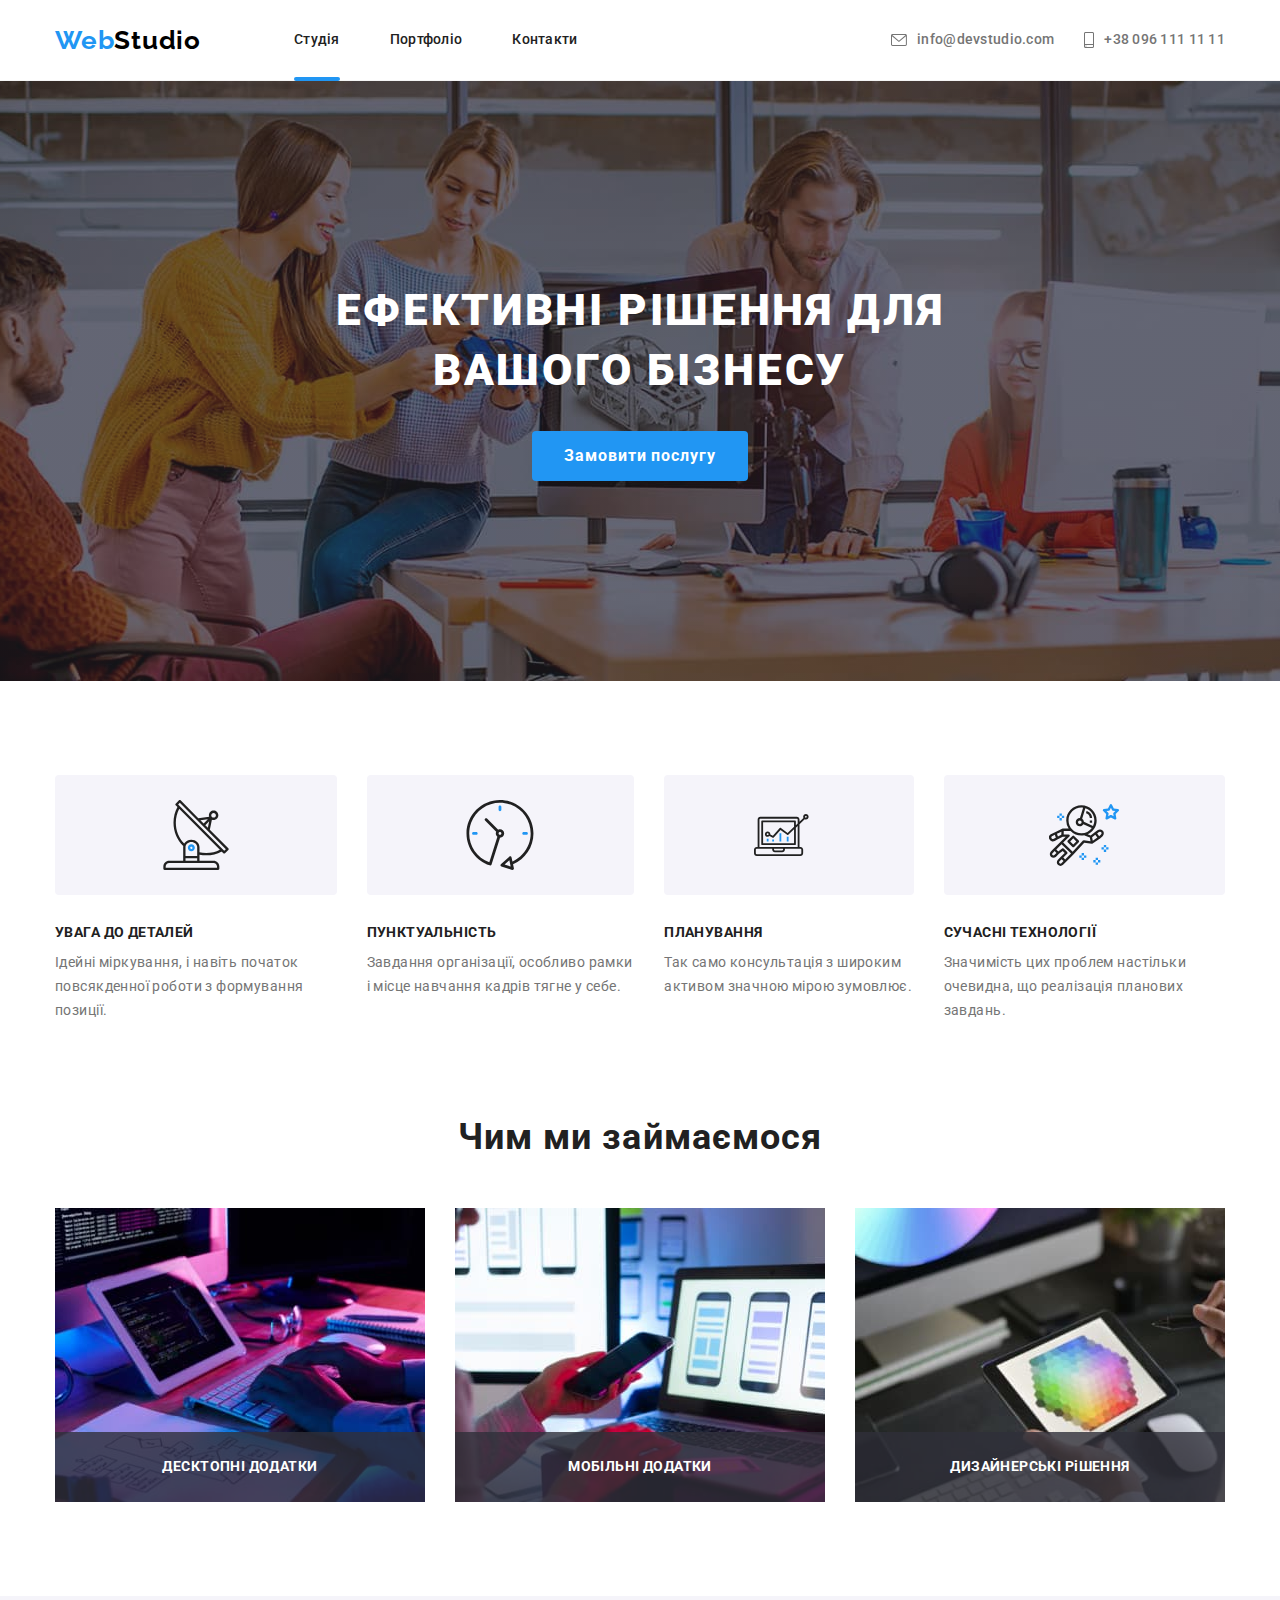
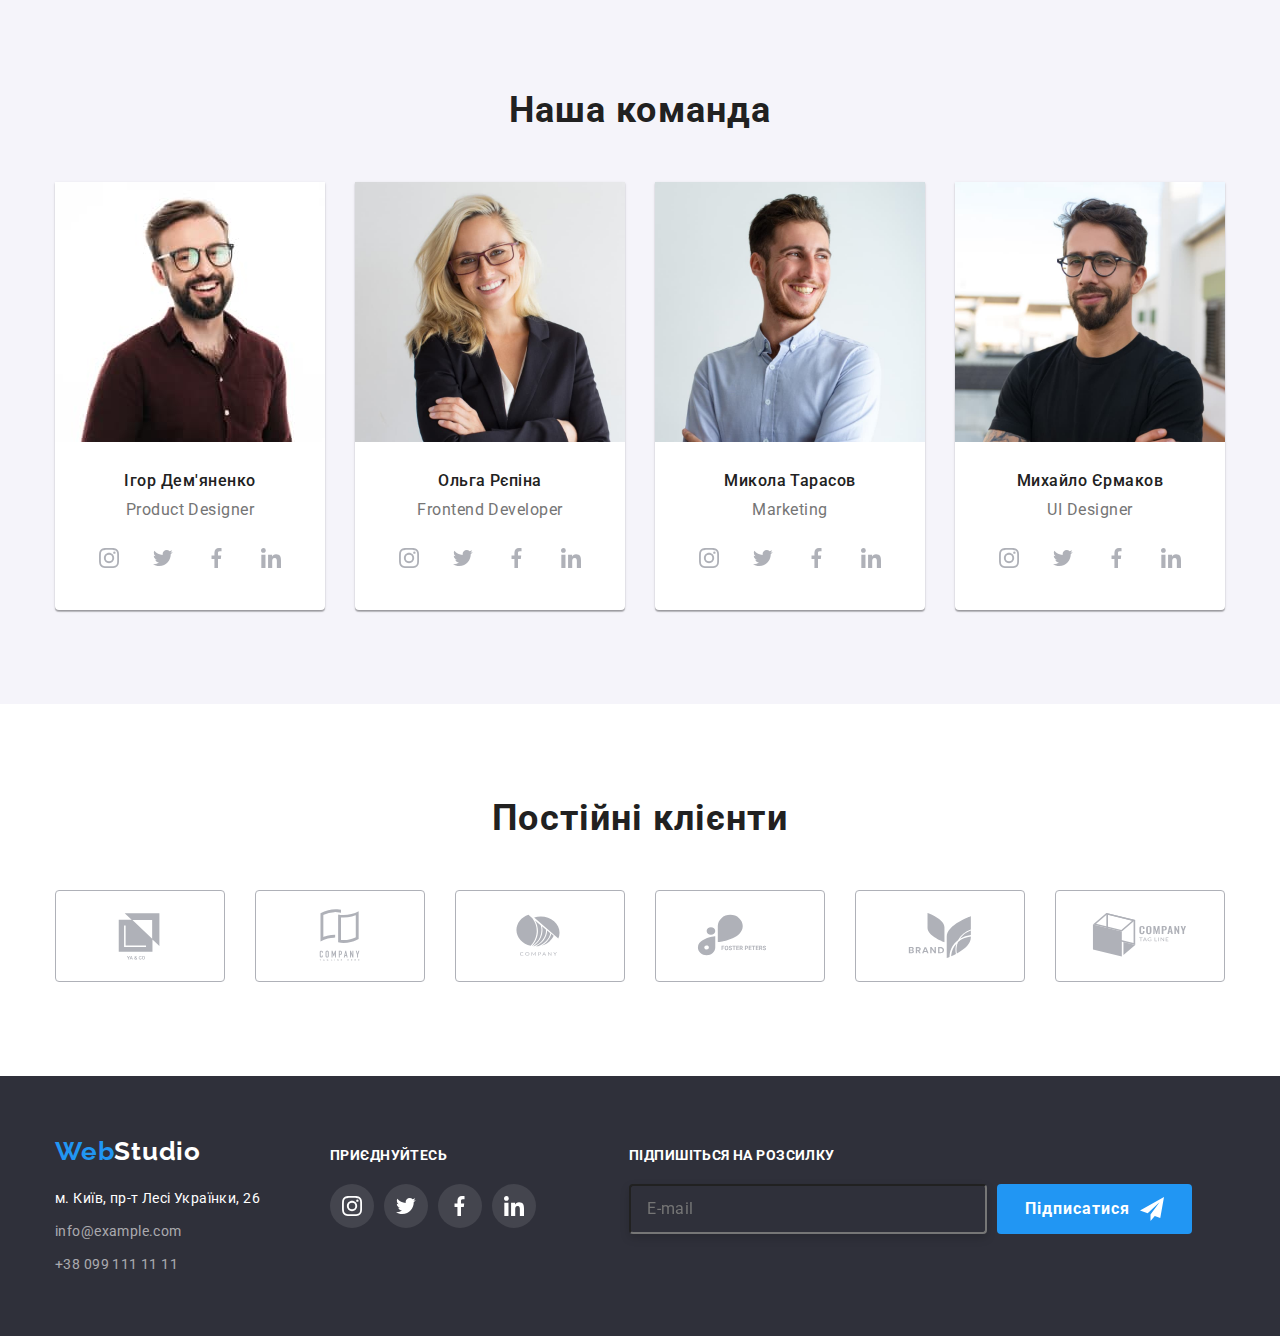
==== commit 74f8158b: "Домашка 08.09" ====
--- a/index.html
+++ b/index.html
@@ -308,7 +308,7 @@
       <footer class="style-footer">
       <div class="container footer-container">
       <div class="address-container">
-      <a class="logo logo-footer" href="">Web<span class="lable">Studio</span></a>
+      <a class="logo logo-footer" href="#">Web<span class="lable">Studio</span></a>
       <address>
         <ul>
           <li>
--- a/css/styles.css
+++ b/css/styles.css
@@ -1,601 +1,42 @@
+/* Лишнее */
 
-/* бєкдроп */
-
-.backdrop {
-  position: fixed;
-  top: 0;
-  left: 0;
-  width: 100%;
-  height: 100%;
-  background-color: rgba(0, 0, 0, 0.2);
-  opacity: 1;
-  visibility: visible;
-  transition: opacity 250ms var(--cubic-beziar), visibility 250ms var(--cubic-beziar);
-}
-
- .backdrop.is-hidden {
-  opacity: 0;
-  pointer-events: none;
-  visibility: hidden;
- }
-
- .backdrop.is-hidden .modal {
-  transform: translate(-50%, -50%) scale(1.1);
- }
-
- .modal {
-    position: absolute;
-    top: 50%;
-    left: 50%;
-    min-height: 581px;
-    min-width: 528px;
-    background-color: var(--primary-white-color);
-    box-shadow: 0px 1px 3px rgba(0, 0, 0, 0.12), 0px 1px 1px rgba(0, 0, 0, 0.14), 0px 2px 1px rgba(0, 0, 0, 0.2);
-    border-radius: 4px;
-    transform: translate(-50%, -50%) scale(1);
-    transition: transform 250ms var(--cubic-beziar);
-    visibility: visible;
-    outline: 1px solid var(--accent-color);
- }
-
- .form {
-  display: block;
-  align-items: center;
-  position: absolute;
- }
-
- .text-form {
-   padding-left: 40px;
- }
- 
- .form-label:hover,
- .form-label:focus {
-  border-color: var(--accent-color);
- }
-
- .form-label:hover + .modal-name,
- .form-label:focus + .modal-name {
-   fill: var(--accent-color);
- }
-
- .galk {
+.properties {
+  font-weight: 700;
+  font-size: 16px;
+  line-height: 1.88;
   display: flex;
   align-items: center;
- }
-
- textarea {
-  resize: none;
-  padding: 12px;
-  width: 448px;
-  height: 120px;
-  left: 576px;
-  top: 518px;
-  border: 1px solid rgba(33, 33, 33, 0.2);
-  border-radius: 4px;
- }
-
- .form-modal {
-  margin-left: auto;
-  margin-right: auto;
-  padding: 40px;
- }
-
- .modal-title {
-  font-weight: 700;
-  font-size: 20px;
-  line-height: 1.15;
   text-align: center;
-  letter-spacing: 0.03em;
-  margin-bottom: 12px;
-  color: #212121;
- }
-
- .form-field {
-  position: relative;
-  display: flex;
-  flex-direction: column;
-  width: 448px;
-  border-radius: 4px;
-  font-weight: 400;
-  font-size: 12px;
-  line-height: 14px;
-  letter-spacing: 0.01em;
-  color: #757575;
- }
-
- .form-field:not(:last-child) {
-  margin-bottom: 10px;
- }
-
- .modal-name {
-  position: absolute;
-  top: -15%;
-  left: 15px;
-  transform: translateY(220%);
-  }
-
- .form-field input {
-  margin: 0;
-  padding: 6px 40px 6px;
-  border: 1px solid rgba(33, 33, 33, 0.2);
-  border-radius: 4px;
-  height: 40px;
- }
-
- .form-field label {
-  margin-bottom: 4px;
-  font-weight: 400;
-  font-size: 12px;
-  line-height: 14px;
-  letter-spacing: 0.01em;
-  color: #757575;
- }
-
- .form-field input::placeholder {
-  color: rgba(117, 117, 117, 0.5);
- }
-
- .topic-options {
-  display: flex;
-  align-items: center;
-  justify-content: center;
-  list-style: none;
-  margin-top: 20px;
-  margin-bottom: 30px;
- }
-
-.topic-options {
-  display: flex;
- }
-
-.checkbox-label {
-  display: block;
-  display: flex;
-  align-items: center;
-  justify-content: center;
-  border-radius: 3px;
-  transition: background-color 250ms var(--cubic-beziar),
-  border-color 250ms var(--cubic-beziar);
-  cursor: pointer;
-}
-
-.icon-galk {
-  display: flex;
-  align-items: center;
-  justify-content: center;
-  width: 16px;
-  height: 15px;
-  border-radius: 4px;
-  border: 2px solid var(--lable-color);
-  margin-right: 8px;
-}
-
-.checkbox-label {
-  font-weight: 400;
-  font-size: 14px;
-  line-height: 1.71;
-  letter-spacing: 0.03em;
-  color: #757575;
-}
- .icon-check {
-  fill: transparent;
-  transition: fill 250ms var(--cubic-beziar);
- }
-
-.checkbox:checked + .checkbox-label .icon-galk {
-  border-color: var(--accent-color);
-  background-origin: border-box;
-}
-
-.checkbox:checked + .icon-galk {
-  border-color: var(--accent-color);
-  background-origin: border-box;
-  background-color: var(--accent-color);
-}
-
-.checkbox:focus + .checkbox-label {
-  background-color: var(--accent-color);
-}
-
-.contract {
-  color: var(--accent-color);
- }
-
- .btn-close {
-  position: absolute;
-  top: 8px;
-  right: 8px;
-  display: flex;
-  justify-content: center;
-  align-items: center;
-  width: 30px;
-  height: 30px;
-  border: 1px solid rgba(0, 0, 0, 0.1);
-  border-radius: 50px;
-  background: #FFFFFF;
-  cursor: pointer;
- }
-
- .btn-close:focus {
-  fill: var(--accent-color);
-  transition-property: color;
-  transition: transform 250ms var(--cubic-beziar);
- }
-
-.div {
-  display: block;
-}
-
-.gajet-overlay:not(:last-child) {
-  margin-right: 30px;
-}
-
-/* Чем мы занимаемся */
-
-.site-nav {
-  display: flex;
-}
-
-.site-list-work {
-  position: relative;
-}
-
-.site-list-work:not(:last-child) {
-  margin-right: 30px;
-}
-  
-.gajet-overlay-title {
-  position: absolute;
-  box-sizing: border-box;
-  display: block;
-  float: none;
-  font-weight: 700;
-  font-size: 14px;
-  line-height: 1.14;
-  text-align: center;
-  letter-spacing: 0.03em;
-  color: var(--primary-white-color);
-  background-color: rgba(47, 48, 58, 0.8);
-  width: 100%;
-  height: 70px;
-  left: 0;
-  bottom: 0;
-  display: flex;
-  align-items: center;
-  justify-content: center;
-}
-
-.portfolio-thumb {
-  position: relative;
-  overflow: hidden;
-}
-
-.portfolio-card-link {
-  text-decoration: none;
-}
-
-.portfolio-card-link:hover .portfolio-overlay-text,
-.portfolio-card-link:focus .portfolio-overlay-text {
-  transform: translate(0);
-}
-
-.portfolio-overlay-text {
-  background-color: var(--accent-color);
-  position: absolute;
-  width: 100%;
-  height: 100%;
-  top: 0;
-  left: 0;
-  box-sizing: border-box;
-  font-size: 18px;
-  line-height: 1.56;
-  letter-spacing: 0.03em;
-  padding-top: 63px;
-  padding-left: 24px;
-  opacity: 250ms var(--cubic-beziar);
-  color: var(--primary-white-color);
-  transition-property: color;
-  transform: translateY(100%);
-  transition: transform 250ms var(--cubic-beziar);
-}
-
-.pictures {
-  border: 1px solid #EEEEEE;
-  background: var(--primary-white-color);
-  padding-top: 20px;
-  padding-right: 24px;
-  padding-left: 24px;
-  padding-bottom: 20px;
-}
-
-.site-command {
-  background: var(--primary-white-color);
-  box-shadow: 0px 1px 3px rgba(0, 0, 0, 0.12), 0px 1px 1px rgba(0, 0, 0, 0.14), 0px 2px 1px rgba(0, 0, 0, 0.2);
-  border-radius: 0px 0px 4px 4px;
-}
-
-.site-command:not(:last-child) {
-  margin-right: 30px;
-}
-
-.team {
-  margin-bottom: 50px;
-  font-weight: 700;
-  font-size: 36px;
-  line-height: 1.16;
-  text-align: center;
-  letter-spacing: 0.03em;
-  color: var(--main-text-color);
-}
-  
-.lable {
-    color: var(--primary-white-color);
-}
-
-.button-ic {
-  padding: 0;
-  padding-top: 16px;
-  border: none;
-  background: none;
-}
-
-.team-link {
-  color: #AFB1B8;
-  display: flex;
-  width: 44px;
-  height: 44px;
-  align-items: center;
-  justify-content: center;
-  background-position: center;
-  border-radius: 50px;
-  transition-property: background-color;
-  transition-duration: 250ms;
-  transition-timing-function: var(--cubic-beziar);
-}
-
-.team-link:hover,
-.team-link:focus {
-  background-color: #2196f3;
-  color: #ffffff;
-  transition: color 250ms var(--cubic-beziar);
-}
-
-.button-icon:not(:last-child) {
-  padding-right: 10px;
-}
-
-.button-icon {
-  fill: currentColor;
-  width: 20px;
-  height: 20px;
-  transition: fill 250ms var(--cubic-beziar);
-}
-
-.button-icon-ft {
-  fill: #ffffff;
-  width: 20px;
-  height: 20px;
-}
-
-/* Logo */
-
-.example {
-  display: flex;
-  flex-wrap: wrap;
-}
-
-.tim-card {
-  text-align: center;
-  padding: 30px 0;
-}
-
-.test-conntainer {
-  width: 1230px;
-  padding-left: 15px;
-  padding-right: 15px;
-  margin-left: auto;
-  margin-right: auto;
-}
-
-.flex-container {
-  display: flex;
-  flex-wrap: wrap;
-  text-decoration: none;
-}
-
-.flex-element {
-  width: 370px;
-  margin-right: 30px;
-  margin-bottom: 30px;
-}
-
-.flex-element:nth-child(3n) {
-  margin-right: 0;
-}
-
-.flex-element:nth-last-child(-n + 3) {
-  margin-bottom: 0;
-}
-
-.portfolio-card-link {
-  display: block;
-  transition-property: box-shadow;
-  transition: 250ms var(--cubic-beziar);
-}
-
-.portfolio-card-link:hover,
-.portfolio-card-link:focus {
-  box-shadow: 0px 1px 1px rgba(0, 0, 0, 0.12), 
-  0px 4px 4px rgba(0, 0, 0, 0.06), 
-  1px 4px 6px rgba(0, 0, 0, 0.16);
-}
-
-.menu-distance:not(:last-child) {
-  margin-right: 8px;
-}
-
-.logo-light {
-  font-weight: 700;
-  font-size: 26px;
-  line-height: 1.19;
-  letter-spacing: 0.03em;
+  letter-spacing: 0.06em;
   color: var(--primary-white-color);
 }
 
-.filter-button {
-  border-radius: 4px;
-  border: none;
-  padding-top: 6px;
-  padding-right: 22px;
-  padding-bottom: 6px;
-  padding-left: 22px;
-  background-color: #F5F4FA;
-  font-weight: 500;
-  font-size: 16px;
-  line-height: 1.62;
-  text-align: center;
-  letter-spacing: 0.03em;
-  color: var(--main-text-color);
-  transition-property: color, background-color, box-shadow;
-  transition-duration: 250ms;
-  transition-timing-function: var(--cubic-beziar);
+.button-marketing {
+  width: 130px;
+  height: 38px;
+  left: 957px;
+  top: 174px;
 }
 
-.filter {
-  margin-bottom: 50px;
-  display: flex;
-  justify-content: center;
+.botton-tools {
+  width: 112px;
+  height: 38px;
+  left: 726px;
+  top: 174px;
 }
 
-.contacts-link {
-  display: flex;
-  margin-left: auto;
-  font-weight: 500;
-  font-size: 14px;
-  line-height: 1.14;
-  letter-spacing: 0.02em;
-  color: var(--accent-color);
+.button-sits {
+  width: 125px;
+  height: 38px;
+  left: 593px;
+  top: 174px;
 }
 
-.focus-menu:hover,
-.focus-menu:focus {
-  cursor: pointer;
-  color: var(--primary-white-color);
-  background-color: var(--accent-color);
-  box-shadow: 0px 3px 1px rgba(0, 0, 0, 0.1), 0px 1px 2px rgba(0, 0, 0, 0.08), 0px 2px 2px rgba(0, 0, 0, 0.12);
-}
-
-.button-blue {
-  color: var(--primary-white-color);
-  background-color: var(--accent-color);
-}
-
-.contact-tel {
-  color: var(--secondary-text-color);
-  transition: color 250ms var(--cubic-beziar);
-}
-
-.feature-skills {
-  font-weight: 700;
-  font-size: 14px;
-  line-height: 1.14;
-  letter-spacing: 0.03em;
-  text-transform: uppercase;
-  color: var(--main-text-color);
-}
-
-.section-title {
-  margin-top: 0;
-  margin-bottom: 0;
-  margin-bottom: 50px;
-  font-weight: 700;
-  font-size: 36px;
-  line-height: 1.16;
-  text-align: center;
-  letter-spacing: 0.03em;
-  color: var(--main-text-color);
-}
-
-.section-title-bg {
-  background-color: #F5F4FA;
-}
-
-.section.no-padding {
-  padding-top: 0;
-  padding-bottom: 0;
-}
-
-.site-item {
-  display: flex;
-}
-
-
-.features-logo {
-  width: 106px;
-  height: 60px;
-  fill: rgba(175, 177, 184, 1);
-  transition: fill 250ms var(--cubic-beziar);
-}
-
-.clients-icon:hover,
-.clients-icon:focus {
-  border-width: 1px;
-  border-style: solid;
-  border-color: var(--accent-color);
-  color: var(--accent-color)
-}
-
-.clients-icon {
-  display: flex;
-  align-items: center;
-  justify-content: center;
-  box-sizing: border-box;
-  border: 1px solid #AFB1B8;
-  border-radius: 4px;
-  width: 100%;
-  height: 100%;
-  color: rgba(175, 177, 184, 1);
-  transition-property: color, border;
-  transition-duration: 250ms;
-  transition-timing-function: var(--cubic-beziar);
-}
-
-.features-logo {
-  fill: currentColor;
-}
-
-.clients-item {
-  width: 170px;
-  height: 92px;
-}
-
-.clients-item:not(:last-child) {
-  margin-right: 30px;
-}
-
-.icon {
-  width: 20px;
-  height: 20px;
-  background-image: url(../images/w4/symbol-defs.svg);
-}
-
-.icon-leter {
-  fill: #FFFFFF;
-}
-
-.tim-networks {
-  display: flex;
-  justify-content: center;
-  gap: 10px;
-}
-
-.clients-container {
-  display: flex;
-  box-sizing: border-box;
-}
-
-.section-bottom {
-  padding-top: 0;
+.button-design {
+  width: 103px;
+  height: 38px;
+  left: 846px;
+  top: 174px;
 }
 
 .box-sizing {
@@ -609,54 +50,85 @@
   border: 1px solid #EEEEEE;
 }
 
-
-
-/* Button */
-
-.button-sits {
-  width: 125px;
-  height: 38px;
-  left: 593px;
-  top: 174px;
+.icon {
+  width: 20px;
+  height: 20px;
+  background-image: url(../images/w4/symbol-defs.svg);
 }
 
-.botton-tools {
-  width: 112px;
-  height: 38px;
-  left: 726px;
-  top: 174px;
+.icon-leter {
+  fill: #FFFFFF;
 }
 
-.button-design {
-  width: 103px;
-  height: 38px;
-  left: 846px;
-  top: 174px;
+.feature-skills {
+  font-weight: 700;
+  font-size: 14px;
+  line-height: 1.14;
+  letter-spacing: 0.03em;
+  text-transform: uppercase;
+  color: var(--main-text-color);
 }
 
-.button-marketing {
-  width: 130px;
-  height: 38px;
-  left: 957px;
-  top: 174px;
+.button-blue {
+  color: var(--primary-white-color);
+  background-color: var(--accent-color);
 }
 
-.properties {
+.contacts-link {
+  display: flex;
+  margin-left: auto;
+  font-weight: 500;
+  font-size: 14px;
+  line-height: 1.14;
+  letter-spacing: 0.02em;
+  color: var(--accent-color);
+}
+
+.logo-light {
   font-weight: 700;
-  font-size: 16px;
-  line-height: 1.88;
-  display: flex;
-  align-items: center;
-  text-align: center;
-  letter-spacing: 0.06em;
+  font-size: 26px;
+  line-height: 1.19;
+  letter-spacing: 0.03em;
   color: var(--primary-white-color);
 }
+
+.test-conntainer {
+  width: 1230px;
+  padding-left: 15px;
+  padding-right: 15px;
+  margin-left: auto;
+  margin-right: auto;
+}
+
+.example {
+  display: flex;
+  flex-wrap: wrap;
+}
+
+.button-ic {
+  padding: 0;
+  padding-top: 16px;
+  border: none;
+  background: none;
+}
+
+.div {
+  display: block;
+}
+
+ .form {
+   display: block;
+   align-items: center;
+   position: absolute;
+ }
+
+ .text-form {
+   padding-left: 40px;
+ }
 
 .send {
   padding: 10px 52px;
 }
-
-/* Наши преимущества */
 
 .themes {
   margin-bottom: 4px;
@@ -675,173 +147,7 @@
   color: var(--secondary-text-color);
 }
 
-/* Футер */
-
-.contact-footer {
-  margin-top: 9px;
-  font-family: 'Roboto';
-  font-style: normal;
-  font-weight: 400;
-  font-size: 14px;
-  line-height: 1.71;
-  letter-spacing: 0.03em;
-  color: rgba(255, 255, 255, 0.6);
-}
-
-.tel-color {
-  font-weight: 400;
-  font-size: 14px;
-  line-height: 1.71;
-  letter-spacing: 0.03em;
-  color: rgba(255, 255, 255, 0.6);
-  transition-property: color;
+.contact-tel {
+  color: var(--secondary-text-color);
   transition: color 250ms var(--cubic-beziar);
-}
-
-.style-footer {
-  padding-top: 60px;
-  padding-bottom: 60px;
-  background-color: #2F303A;;
-}
-
-.logo-footer {
-  display: block;
-  margin-bottom: 20px;
-  margin-right: 0;
-}
-
-.street {
-  margin-top: 30px;
-  font-family: 'Roboto';
-  font-style: normal;
-  font-weight: 400;
-  font-size: 14px;
-  line-height: 1.71;
-  letter-spacing: 0.03em;
-  color: var(--primary-white-color);
-}
-
-.footer-container {
-  display: flex;
-  align-items: baseline;
-  flex-grow: 1;
-}
-
-.item-with {
-  align-items: center;
-  justify-content: center;
-  font-family: 'Roboto';
-  font-style: normal;
-  font-weight: 700;
-  font-size: 14px;
-  line-height: 1.14;
-  letter-spacing: 0.03em;
-  text-transform: uppercase;
-  color: #FFFFFF;
-  margin-bottom: 20px;
-}
-
-.footer-link-soc {
-  width: 44px;
-  height: 44px;
-  border-radius: 50%;
-  display: flex;
-  align-items: center;
-  justify-content: center;
-  background-color: rgba(255, 255, 255, 0.1);
-  transition-property: background-color;
-  transition-duration: 250ms;
-  transition-timing-function: var(--cubic-beziar);
-}
-
-.footer-link-soc:not(:last-child) {
-  margin-right: 22px;
-}
-
-.footer-link-soc:hover,
-.footer-link-soc:focus {
-  background-color: rgba(33, 150, 243, 1);
-}
-
-.footer-letter {
-  margin-left: 93px;
-}
-
-.container-networks {
-  margin-left: 70px;
-}
-
-.text-action {
-  align-items: center;
-  justify-content: center;
-  margin-bottom: 20px;
-  top: 0;
-  font-family: 'Roboto';
-  font-style: normal;
-  font-weight: 700;
-  font-size: 14px;
-  line-height: 1.14;
-  letter-spacing: 0.03em;
-  text-transform: uppercase;
-  color: var(--primary-white-color);
-}
-
-.text-box {
-  display: flex;
-  width: 570px;
-  flex-direction: row;
-  justify-content: space-between;
-  width: 358px;
-  height: 50px;
-  left: 815px;
-  top: 2784px;
-  filter: drop-shadow(0px 4px 4px rgba(0, 0, 0, 0.15));
-  border-radius: 4px;
-  background-color: rgba(47, 48, 58, 1);
-}
-
-.text-box input:focus {
-  border-color: var(--accent-color);
-}
-
-.fotter-imput-bt {
-  display: flex;
-}
-
-.send-letter {
-  position: relative;
-  padding: 10px 28px;
-  margin-left: 10px;
-  font-weight: 700;
-  font-size: 16px;
-  line-height: 1.88;
-  display: flex;
-  align-items: center;
-  text-align: center;
-  letter-spacing: 0.06em;
-  color: var(--primary-white-color);
-}
-
-.footer-letter-br {
-  display: flex;
-}
-
-.footer-letter-br input {
-  outline: none;
-  font-weight: 400;
-  font-size: 16px;
-  line-height: 1.25;
-  display: flex;
-  align-items: center;
-  letter-spacing: 0.03em;
-  color: rgba(255, 255, 255, 0.6);
-  padding-left: 16px;
-}
-
-.text-box:focus {
-  border-color: var(--accent-color);
-}
-
-.footer-letter-icon {
- margin-left: 10px;
 }--- a/css/main.min.css
+++ b/css/main.min.css
@@ -1 +1 @@
-:root{--accent-color: #2196f3;--main-text-color: #212121;--secondary-text-color: #757575;--main-font: "Roboto", sans-serif;--secondary-font: "Raleway", cursive;--primary-white-color: #ffffff;--lable-color: #000000;--cubic-beziar: cubic-bezier(0.4, 0, 0.2, 1)}h1,h2,h3,h4,h5,h6,p{margin-top:0;margin-bottom:0}ul{margin:0;padding:0;list-style:none}html{box-sizing:border-box}img{display:block;max-width:100%;height:auto}body{margin:0;font-family:"Roboto";font-family:var(--main-font);background-color:var(--primary-white-color)}.list{display:flex;align-items:center;padding:0;margin:0;list-style:none}.link{display:flex;align-items:center;text-decoration:none;display:block}.section{padding-top:94px;padding-bottom:94px}.visually-hidden{position:absolute;white-space:nowrap;width:1px;height:1px;overflow:hidden;border:0;padding:0;clip:rect(0 0 0 0);-webkit-clip-path:inset(50%);clip-path:inset(50%);margin:-1px}.container{width:1200px;padding-left:15px;padding-right:15px;margin:0 auto}.hider-container{display:flex;align-items:center}.header{border-bottom:1px solid #f5f5f5}.logo{margin-right:93px;text-decoration:none;font-family:var(--secondary-font);font-weight:700;font-size:26px;line-height:1.19;letter-spacing:.03em;color:var(--accent-color)}.logo-dark{font-weight:700;font-size:26px;line-height:1.19;letter-spacing:.03em;color:var(--lable-color)}.site-nav-link{padding:32px 0;font-weight:500;font-size:14px;line-height:1.14;letter-spacing:.02em;color:var(--main-text-color);display:block;position:relative;transition:color 250ms var(--cubic-beziar)}.site-nav-link:hover,.site-nav-link:focus{color:var(--accent-color)}.site-nav-link.current::after{content:"";display:block;width:100%;height:4px;left:0;bottom:-1px;position:absolute;background-color:var(--accent-color);border-radius:2px}.site-nav-link:hover::after{transform:scaleX(1)}.site-list-item:not(:last-child){margin-right:50px}.link:hover,.link:focus{color:var(--accent-color)}.no-current{position:relative}.style-flex{display:flex;margin-left:auto}.indent{margin-right:30px}.contacts{display:flex;margin-left:auto}.contact{display:flex;align-items:center;font-weight:500;font-size:14px;line-height:1.14;letter-spacing:.02em;color:var(--secondary-text-color);transition:color 250ms var(--cubic-beziar)}.envelope{margin-right:50px;margin-right:10px;fill:currentColor}.head{padding-top:200px;padding-bottom:200px;background-color:#2f303a}.overlay{max-width:1600px;height:600px;margin-left:auto;margin-right:auto;background-image:linear-gradient(to right, rgba(47, 48, 58, 0.4), rgba(47, 48, 58, 0.4)),url("../images/w4/Img.jpg");background-repeat:no-repeat;background-position:center;background-size:cover}.head-title{margin-top:0;padding-bottom:0;margin-bottom:30px;font-weight:900;font-size:44px;line-height:1.36;text-align:center;letter-spacing:.06em;text-transform:uppercase;color:#fff}.button{cursor:pointer;border-radius:4px;padding:10px 32px;margin-right:auto;margin-left:auto;font-weight:700;font-size:16px;line-height:1.88;display:flex;align-items:center;text-align:center;letter-spacing:.06em;color:var(--primary-white-color);background-color:var(--accent-color);border:rgba(0,0,0,0)}.tim-title{margin-bottom:10px;font-weight:500;font-size:16px;line-height:1.18;letter-spacing:.03em;color:var(--main-text-color)}.tim-text{font-weight:400;font-size:16px;line-height:1.18;letter-spacing:.03em;color:var(--secondary-text-color);margin-bottom:16px}.tim-title,.tim-text{align-items:center}.benefits-container{gap:30px;display:flex}.features-item{display:block;display:flex;align-items:center;justify-content:center;background-position:center;background:#f5f4fa;border-radius:4px;height:120px;background-size:contain;background-repeat:no-repeat;margin-bottom:30px}.features-title{margin:0;padding:0;margin-bottom:10px;font-weight:700;font-size:14px;line-height:1.14;letter-spacing:.03em;text-transform:uppercase;color:var(--main-text-color)}.features-text{font-weight:400;font-size:14px;line-height:1.71;letter-spacing:.03em;color:var(--secondary-text-color)}/*# sourceMappingURL=main.min.css.map */+:root{--accent-color: #2196f3;--main-text-color: #212121;--secondary-text-color: #757575;--main-font: "Roboto", sans-serif;--secondary-font: "Raleway", cursive;--primary-white-color: #ffffff;--lable-color: #000000;--cubic-beziar: cubic-bezier(0.4, 0, 0.2, 1)}h1,h2,h3,h4,h5,h6,p{margin-top:0;margin-bottom:0}ul{margin:0;padding:0;list-style:none}html{box-sizing:border-box}img{display:block;max-width:100%;height:auto}body{margin:0;font-family:"Roboto";font-family:var(--main-font);background-color:var(--primary-white-color)}.list{display:flex;align-items:center;padding:0;margin:0;list-style:none}.link{display:flex;align-items:center;text-decoration:none;display:block}.section{padding-top:94px;padding-bottom:94px}.section.no-padding{padding-top:0;padding-bottom:0}.visually-hidden{position:absolute;white-space:nowrap;width:1px;height:1px;overflow:hidden;border:0;padding:0;clip:rect(0 0 0 0);-webkit-clip-path:inset(50%);clip-path:inset(50%);margin:-1px}.container{width:1200px;padding-left:15px;padding-right:15px;margin:0 auto}.hider-container{display:flex;align-items:center}.header{border-bottom:1px solid #f5f5f5}.logo{margin-right:93px;text-decoration:none;font-family:var(--secondary-font);font-weight:700;font-size:26px;line-height:1.19;letter-spacing:.03em;color:var(--accent-color)}.logo-dark{font-weight:700;font-size:26px;line-height:1.19;letter-spacing:.03em;color:var(--lable-color)}.site-nav-link{padding:32px 0;font-weight:500;font-size:14px;line-height:1.14;letter-spacing:.02em;color:var(--main-text-color);display:block;position:relative;transition:color 250ms var(--cubic-beziar)}.site-nav-link:hover,.site-nav-link:focus{color:var(--accent-color)}.site-nav-link.current::after{content:"";display:block;width:100%;height:4px;left:0;bottom:-1px;position:absolute;background-color:var(--accent-color);border-radius:2px}.site-nav-link:hover::after{transform:scaleX(1)}.site-list-item:not(:last-child){margin-right:50px}.link:hover,.link:focus{color:var(--accent-color)}.no-current{position:relative}.style-flex{display:flex;margin-left:auto}.indent{margin-right:30px}.contacts{display:flex;margin-left:auto}.contact{display:flex;align-items:center;font-weight:500;font-size:14px;line-height:1.14;letter-spacing:.02em;color:var(--secondary-text-color);transition:color 250ms var(--cubic-beziar)}.envelope{margin-right:50px;margin-right:10px;fill:currentColor}.head{padding-top:200px;padding-bottom:200px;background-color:#2f303a}.overlay{max-width:1600px;height:600px;margin-left:auto;margin-right:auto;background-image:linear-gradient(to right, rgba(47, 48, 58, 0.4), rgba(47, 48, 58, 0.4)),url("../images/w4/Img.jpg");background-repeat:no-repeat;background-position:center;background-size:cover}.head-title{margin-top:0;padding-bottom:0;margin-bottom:30px;font-weight:900;font-size:44px;line-height:1.36;text-align:center;letter-spacing:.06em;text-transform:uppercase;color:#fff}.button{cursor:pointer;border-radius:4px;padding:10px 32px;margin-right:auto;margin-left:auto;font-weight:700;font-size:16px;line-height:1.88;display:flex;align-items:center;text-align:center;letter-spacing:.06em;color:var(--primary-white-color);background-color:var(--accent-color);border:rgba(0,0,0,0)}.benefits-container{gap:30px;display:flex}.features-item{display:block;display:flex;align-items:center;justify-content:center;background-position:center;background:#f5f4fa;border-radius:4px;height:120px;background-size:contain;background-repeat:no-repeat;margin-bottom:30px}.features-title{margin:0;padding:0;margin-bottom:10px;font-weight:700;font-size:14px;line-height:1.14;letter-spacing:.03em;text-transform:uppercase;color:var(--main-text-color)}.features-text{font-weight:400;font-size:14px;line-height:1.71;letter-spacing:.03em;color:var(--secondary-text-color)}.section-bottom{padding-top:0}.section-title{margin-top:0;margin-bottom:0;margin-bottom:50px;font-weight:700;font-size:36px;line-height:1.16;text-align:center;letter-spacing:.03em;color:var(--main-text-color)}.site-nav{display:flex}.site-list-work{position:relative}.site-list-work:not(:last-child){margin-right:30px}.gajet-overlay-title{position:absolute;box-sizing:border-box;display:block;float:none;font-weight:700;font-size:14px;line-height:1.14;text-align:center;letter-spacing:.03em;color:var(--primary-white-color);background-color:rgba(47,48,58,.8);width:100%;height:70px;left:0;bottom:0;display:flex;align-items:center;justify-content:center}.gajet-overlay-title:not(:last-child){margin-right:30px}.section-title-bg{background-color:#f5f4fa}.team{margin-bottom:50px;font-weight:700;font-size:36px;line-height:1.16;text-align:center;letter-spacing:.03em;color:var(--main-text-color)}.site-item{display:flex}.site-command{background:var(--primary-white-color);box-shadow:0px 1px 3px rgba(0,0,0,.12),0px 1px 1px rgba(0,0,0,.14),0px 2px 1px rgba(0,0,0,.2);border-radius:0px 0px 4px 4px}.site-command:not(:last-child){margin-right:30px}.tim-card{text-align:center;padding:30px 0}.tim-title{margin-bottom:10px;font-weight:500;font-size:16px;line-height:1.18;letter-spacing:.03em;color:var(--main-text-color);align-items:center}.tim-text{font-weight:400;font-size:16px;line-height:1.18;letter-spacing:.03em;color:var(--secondary-text-color);margin-bottom:16px;align-items:center}.tim-networks{display:flex;justify-content:center;gap:10px}.team-link{color:#afb1b8;display:flex;width:44px;height:44px;align-items:center;justify-content:center;background-position:center;border-radius:50px;transition-property:background-color;transition-duration:250ms;transition-timing-function:var(--cubic-beziar)}.team-link:hover,.team-link:focus{background-color:#2196f3;color:#fff;transition:color 250ms var(--cubic-beziar)}.button-icon{fill:currentColor;width:20px;height:20px;transition:fill 250ms var(--cubic-beziar)}.button-icon:not(:last-child){padding-right:10px}.clients-container{display:flex;box-sizing:border-box}.clients-item{width:170px;height:92px}.clients-item:not(:last-child){margin-right:30px}.clients-icon{display:flex;align-items:center;justify-content:center;box-sizing:border-box;border:1px solid #afb1b8;border-radius:4px;width:100%;height:100%;color:#afb1b8;transition-property:color,border;transition-duration:250ms;transition-timing-function:var(--cubic-beziar)}.clients-icon:hover,.clients-icon:focus{border-width:1px;border-style:solid;border-color:var(--accent-color);color:var(--accent-color)}.features-logo{width:106px;height:60px;fill:#afb1b8;transition:fill 250ms var(--cubic-beziar);fill:currentColor}.modal{position:absolute;top:50%;left:50%;min-height:581px;min-width:528px;background-color:var(--primary-white-color);box-shadow:0px 1px 3px rgba(0,0,0,.12),0px 1px 1px rgba(0,0,0,.14),0px 2px 1px rgba(0,0,0,.2);border-radius:4px;transform:translate(-50%, -50%) scale(1);transition:transform 250ms var(--cubic-beziar);visibility:visible;outline:1px solid var(--accent-color)}.backdrop.is-hidden .modal{transform:translate(-50%, -50%) scale(1.1)}.backdrop{position:fixed;top:0;left:0;width:100%;height:100%;background-color:rgba(0,0,0,.2);opacity:1;visibility:visible;transition:opacity 250ms var(--cubic-beziar),visibility 250ms var(--cubic-beziar)}.backdrop.is-hidden{opacity:0;pointer-events:none;visibility:hidden}.form-modal{margin-left:auto;margin-right:auto;padding:40px}.modal-title{font-weight:700;font-size:20px;line-height:1.15;text-align:center;letter-spacing:.03em;margin-bottom:12px;color:#212121}.form-field{position:relative;display:flex;flex-direction:column;width:448px;border-radius:4px;font-weight:400;font-size:12px;line-height:14px;letter-spacing:.01em;color:#757575}.form-field:not(:last-child){margin-bottom:10px}.form-field input{margin:0;padding:6px 40px 6px;border:1px solid rgba(33,33,33,.2);border-radius:4px;height:40px}.form-field label{margin-bottom:4px;font-weight:400;font-size:12px;line-height:14px;letter-spacing:.01em;color:#757575}.form-field input::-moz-placeholder{color:rgba(117,117,117,.5)}.form-field input:-ms-input-placeholder{color:rgba(117,117,117,.5)}.form-field input::placeholder{color:rgba(117,117,117,.5)}.modal-name{position:absolute;top:-15%;left:15px;transform:translateY(220%)}.form-label:hover+.modal-name,.form-label:focus+.modal-name{fill:var(--accent-color)}.form-label:hover,.form-label:focus{border-color:var(--accent-color)}textarea{resize:none;padding:12px;width:448px;height:120px;left:576px;top:518px;border:1px solid rgba(33,33,33,.2);border-radius:4px}.btn-close{position:absolute;top:8px;right:8px;display:flex;justify-content:center;align-items:center;width:30px;height:30px;border:1px solid rgba(0,0,0,.1);border-radius:50px;background:#fff;cursor:pointer}.btn-close:focus{fill:var(--accent-color);transition-property:color;transition:transform 250ms var(--cubic-beziar)}.galk{display:flex;align-items:center}.topic-options{display:flex;align-items:center;justify-content:center;list-style:none;margin-top:20px;margin-bottom:30px}.checkbox-label{display:block;display:flex;align-items:center;justify-content:center;border-radius:3px;transition:background-color 250ms var(--cubic-beziar),border-color 250ms var(--cubic-beziar);cursor:pointer;font-weight:400;font-size:14px;line-height:1.71;letter-spacing:.03em;color:#757575}.checkbox:focus+.checkbox-label{background-color:var(--accent-color)}.icon-galk{display:flex;align-items:center;justify-content:center;width:16px;height:15px;border-radius:4px;border:2px solid var(--lable-color);margin-right:8px}.checkbox:checked+.checkbox-label .icon-galk{border-color:var(--accent-color);background-origin:border-box}.checkbox:checked+.icon-galk{border-color:var(--accent-color);background-origin:border-box;background-color:var(--accent-color)}.icon-check{fill:rgba(0,0,0,0);transition:fill 250ms var(--cubic-beziar)}.contract{color:var(--accent-color)}.portfolio-thumb{position:relative;overflow:hidden}.portfolio-card-link{text-decoration:none}.portfolio-overlay-text{background-color:var(--accent-color);position:absolute;width:100%;height:100%;top:0;left:0;box-sizing:border-box;font-size:18px;line-height:1.56;letter-spacing:.03em;padding-top:63px;padding-left:24px;opacity:250ms var(--cubic-beziar);color:var(--primary-white-color);transition-property:color;transform:translateY(100%);transition:transform 250ms var(--cubic-beziar)}.portfolio-card-link:hover .portfolio-overlay-text,.portfolio-card-link:focus .portfolio-overlay-text{transform:translate(0)}.pictures{border:1px solid #eee;background:var(--primary-white-color);padding-top:20px;padding-right:24px;padding-left:24px;padding-bottom:20px}.flex-container{display:flex;flex-wrap:wrap;text-decoration:none}.flex-element{width:370px;margin-right:30px;margin-bottom:30px}.flex-element:nth-child(3n){margin-right:0}.flex-element:nth-last-child(-n+3){margin-bottom:0}.portfolio-card-link{display:block;transition-property:box-shadow;transition:250ms var(--cubic-beziar)}.portfolio-card-link:hover,.portfolio-card-link:focus{box-shadow:0px 1px 1px rgba(0,0,0,.12),0px 4px 4px rgba(0,0,0,.06),1px 4px 6px rgba(0,0,0,.16)}.filter{margin-bottom:50px;display:flex;justify-content:center}.menu-distance:not(:last-child){margin-right:8px}.filter-button{border-radius:4px;border:none;padding-top:6px;padding-right:22px;padding-bottom:6px;padding-left:22px;background-color:#f5f4fa;font-weight:500;font-size:16px;line-height:1.62;text-align:center;letter-spacing:.03em;color:var(--main-text-color);transition-property:color,background-color,box-shadow;transition-duration:250ms;transition-timing-function:var(--cubic-beziar)}.focus-menu:hover,.focus-menu:focus{cursor:pointer;color:var(--primary-white-color);background-color:var(--accent-color);box-shadow:0px 3px 1px rgba(0,0,0,.1),0px 1px 2px rgba(0,0,0,.08),0px 2px 2px rgba(0,0,0,.12)}.contact-footer{margin-top:9px;font-family:"Roboto";font-style:normal;font-weight:400;font-size:14px;line-height:1.71;letter-spacing:.03em;color:rgba(255,255,255,.6)}.tel-color{font-weight:400;font-size:14px;line-height:1.71;letter-spacing:.03em;color:rgba(255,255,255,.6);transition-property:color;transition:color 250ms var(--cubic-beziar)}.style-footer{padding-top:60px;padding-bottom:60px;background-color:#2f303a}.logo-footer{display:block;margin-bottom:20px;margin-right:0}.street{margin-top:30px;font-family:"Roboto";font-style:normal;font-weight:400;font-size:14px;line-height:1.71;letter-spacing:.03em;color:var(--primary-white-color)}.footer-container{display:flex;align-items:baseline;flex-grow:1}.item-with{align-items:center;justify-content:center;font-family:"Roboto";font-style:normal;font-weight:700;font-size:14px;line-height:1.14;letter-spacing:.03em;text-transform:uppercase;color:#fff;margin-bottom:20px}.footer-link-soc{width:44px;height:44px;border-radius:50%;display:flex;align-items:center;justify-content:center;background-color:rgba(255,255,255,.1);transition-property:background-color;transition-duration:250ms;transition-timing-function:var(--cubic-beziar)}.footer-link-soc:not(:last-child){margin-right:22px}.footer-link-soc:hover,.footer-link-soc:focus{background-color:#2196f3}.footer-letter{margin-left:93px}.container-networks{margin-left:70px}.text-action{align-items:center;justify-content:center;margin-bottom:20px;top:0;font-family:"Roboto";font-style:normal;font-weight:700;font-size:14px;line-height:1.14;letter-spacing:.03em;text-transform:uppercase;color:var(--primary-white-color)}.text-box{display:flex;width:570px;flex-direction:row;justify-content:space-between;width:358px;height:50px;left:815px;top:2784px;filter:drop-shadow(0px 4px 4px rgba(0, 0, 0, 0.15));border-radius:4px;background-color:#2f303a}.text-box input:focus{border-color:var(--accent-color)}.fotter-imput-bt{display:flex}.send-letter{position:relative;padding:10px 28px;margin-left:10px;font-weight:700;font-size:16px;line-height:1.88;display:flex;align-items:center;text-align:center;letter-spacing:.06em;color:var(--primary-white-color)}.footer-letter-br{display:flex}.footer-letter-br input{outline:none;font-weight:400;font-size:16px;line-height:1.25;display:flex;align-items:center;letter-spacing:.03em;color:rgba(255,255,255,.6);padding-left:16px}.text-box:focus{border-color:var(--accent-color)}.footer-letter-icon{margin-left:10px}.lable{color:var(--primary-white-color)}.button-icon-ft{fill:#fff;width:20px;height:20px}/*# sourceMappingURL=main.min.css.map */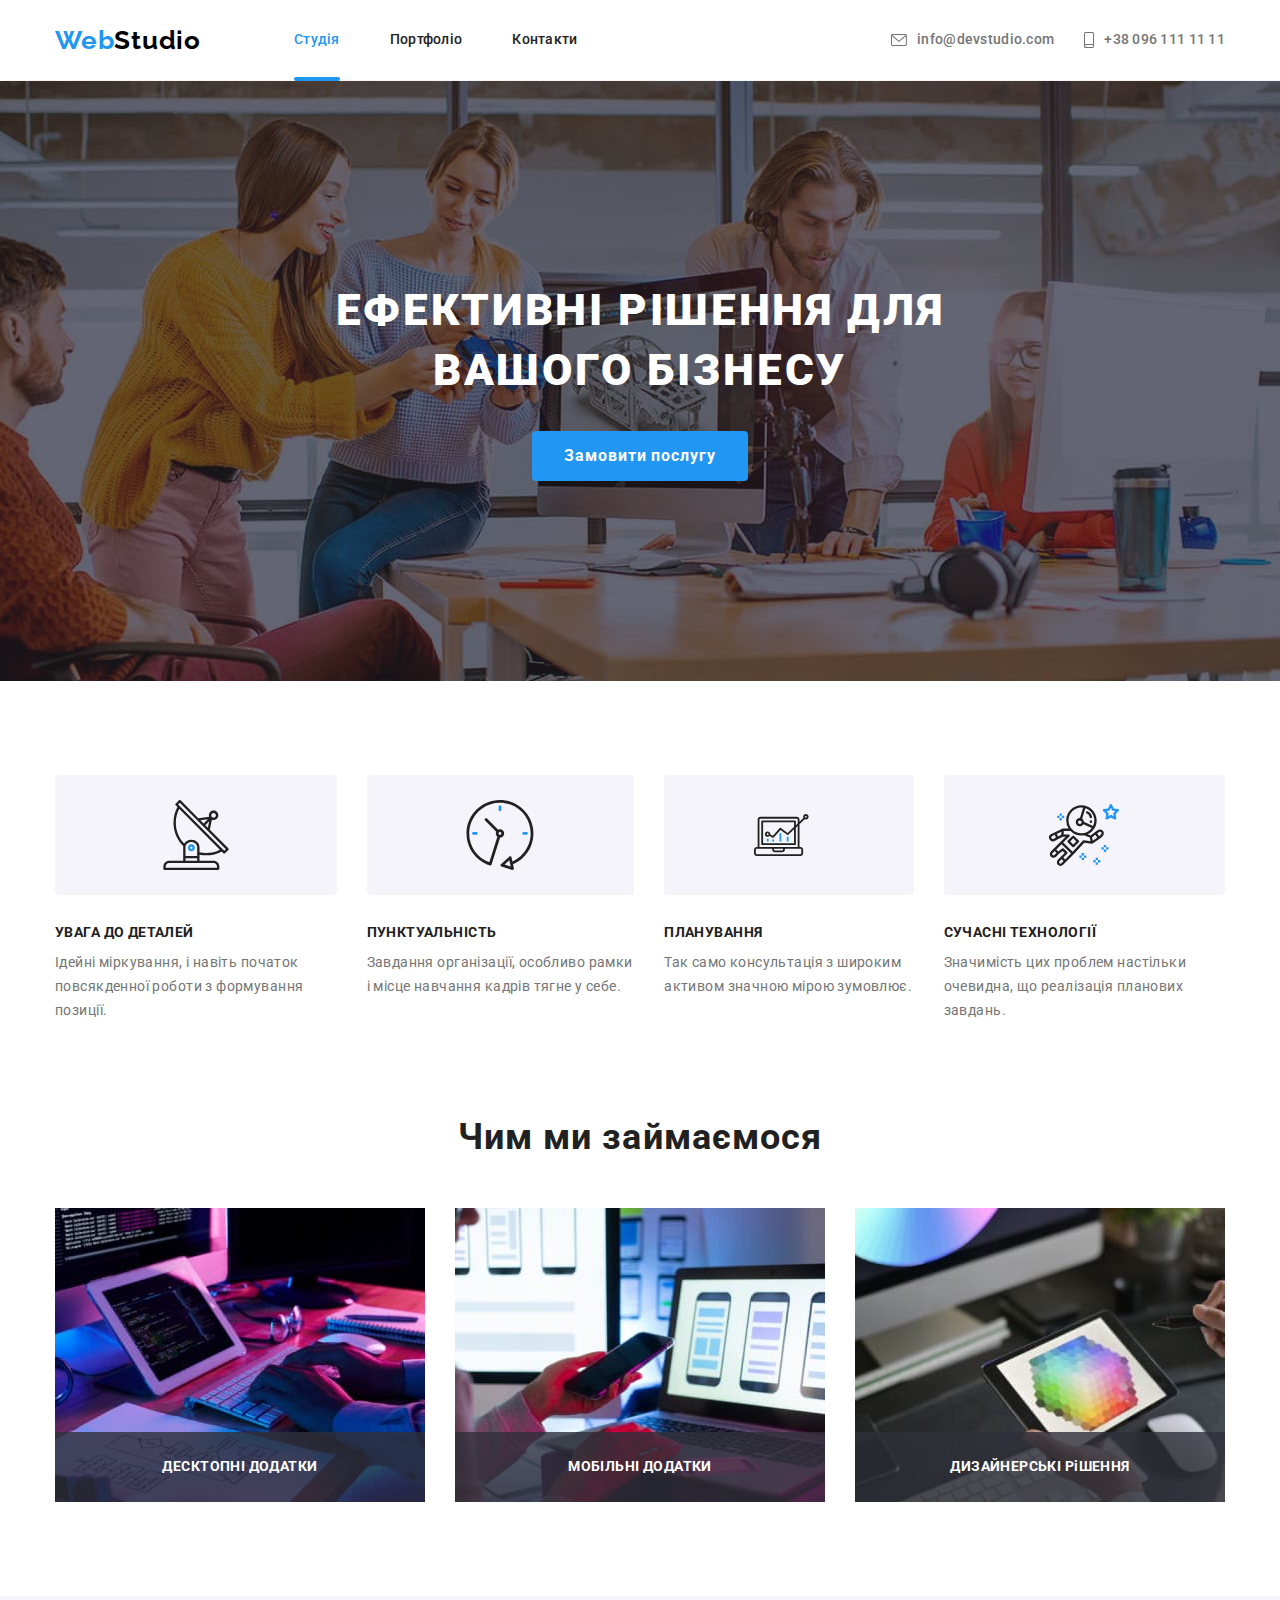
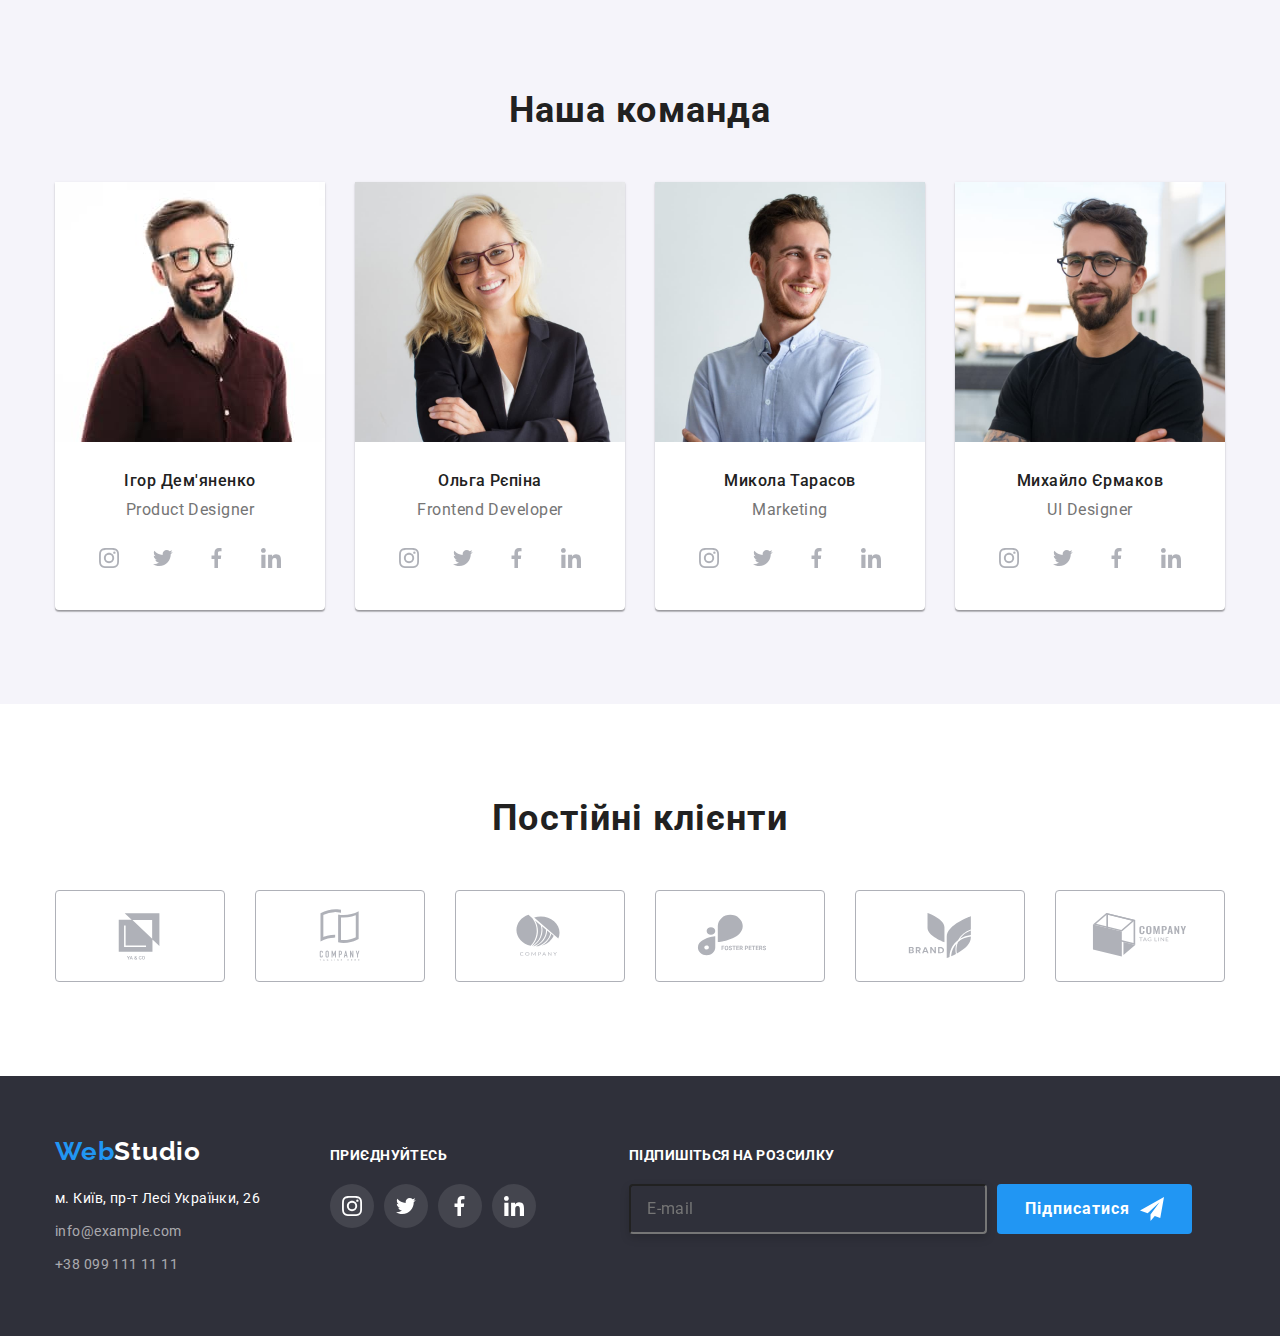
==== commit 508a402d: "Домашняя 08.09" ====
--- a/index.html
+++ b/index.html
@@ -14,29 +14,29 @@
   <link rel="stylesheet" href="./css/styles.css"/>
   <link rel="stylesheet" href="./css/main.min.css" />
   </head>
+
   <body>
-   
     <header class="header">
-      <div class="container hider-container">
-      <nav class="list">
-        <a class="logo" href="">Web<span class="logo-dark">Studio</span></a>
-       
-      <ul class="list">
-        <li class="site-list-item">
-          <a class="site-nav-link link current" href="">Студія</a></li>
-        <li class="site-list-item">
-          <a class="site-nav-link link no-current" href="./portfolio.html">Портфоліо</a></li>
-        <li class="site-list-item">
-          <a class="site-nav-link link no-current" href="">Контакти</a></li>
+      <div class="container header__container hider-container">
+      
+        <a class="logo header__logo" href="">Web<span class="logo-dark">Studio</span></a>
+      <nav class="navigation">
+      <ul class="navigation__list">
+        <li class="navigation__item">
+          <a class="navigation__link link current" href="">Студія</a></li>
+        <li class="navigation__item">
+          <a class="navigation__link link no-current" href="./portfolio.html">Портфоліо</a></li>
+        <li class="navigation__item">
+          <a class="navigation__link link no-current" href="">Контакти</a></li>
         </ul>
       </nav>
-      <ul class="style-flex">
-        <li class="indent"><a class="contacts contact link" href="mailto:info@devstudio.com">
+      <ul class="connect header__connect">
+        <li class="indent"><a class="connect__contact link" href="mailto:info@devstudio.com">
           <svg class="envelope" width="16" height="12">
             <use href="./images/w4/symbol-defs.svg#icon-envelope2"></use>
           </svg>info@devstudio.com
         </a></li>
-        <li><a class="contacts-link contact link" href="tel:+380961111111">
+        <li><a class="connect__contact link" href="tel:+380961111111">
           <svg class="envelope" width="10" height="16">
             <use href="./images/w4/symbol-defs.svg#icon-smartphone"></use>
           </svg>+38 096 111 11 11</a></li>
@@ -46,11 +46,11 @@
       
     <main>
       <!--Герой-->
-      <section class="section head overlay">
+      <section class="hero section hero__overlay">
       <div class="container">
-        <h1 class="head-title">ЕФЕКТИВНі РіШЕННЯ ДЛЯ <br> ВАШОГО БІЗНЕСУ</h1>
-
-        <button class="button" data-modal-open>Замовити послугу</button>
+        <h1 class="hero__title">ЕФЕКТИВНі РіШЕННЯ ДЛЯ <br> ВАШОГО БІЗНЕСУ</h1>
+
+        <button class="hero__button button" data-modal-open>Замовити послугу</button>
       </div>
       </section>
        
@@ -97,24 +97,24 @@
       </section>
    
       <!--Примеры работ-->
-      <section class="section section-bottom">
+      <section class="section about">
         <div class="container">
-        <h2 class="section-title">Чим ми займаємося</h2>
-
-        <ul class="site-nav">
-          <li class="site-list-work">
+        <h2 class="about__title about__pre-title">Чим ми займаємося</h2>
+
+        <ul class="about__product">
+          <li class="about__work">
             <img src="./images/img1.jpg" alt="гаджеты" width="370" height="294"/>
-            <h3 class="gajet-overlay-title">ДЕСКТОПНІ ДОДАТКИ</h3>
-          </li>
-
-          <li class="site-list-work">
+            <h3 class="about__text">ДЕСКТОПНІ ДОДАТКИ</h3>
+          </li>
+
+          <li class="about__work">
             <img src="./images/img2.jpg" alt="ноутбук" width="370" height="294"/>
-            <h3 class="gajet-overlay-title">МОБІЛЬНІ ДОДАТКИ</h3>
-          </li>
-
-          <li class="site-list-work">
+            <h3 class="about__text">МОБІЛЬНІ ДОДАТКИ</h3>
+          </li>
+
+          <li class="about__work">
             <img src="./images/img3.jpg" alt="планшет" width="370" height="294"/>
-            <h3 class="gajet-overlay-title">ДИЗАЙНЕРСЬКІ РіШЕННЯ</h3>
+            <h3 class="about__text">ДИЗАЙНЕРСЬКІ РіШЕННЯ</h3>
           </li>
         </ul>
         </div>
@@ -262,7 +262,6 @@
             </div>
           </li>
           </ul>
-
         </div>
       </section>
 
@@ -416,7 +415,7 @@
           </label>
           </div>
         
-        <button type="submit" class="button">Відправити</button>
+        <button type="submit" class=" hero__button button">Відправити</button>
       </form>
 
       <div>
--- a/css/main.min.css
+++ b/css/main.min.css
@@ -1 +1 @@
-:root{--accent-color: #2196f3;--main-text-color: #212121;--secondary-text-color: #757575;--main-font: "Roboto", sans-serif;--secondary-font: "Raleway", cursive;--primary-white-color: #ffffff;--lable-color: #000000;--cubic-beziar: cubic-bezier(0.4, 0, 0.2, 1)}h1,h2,h3,h4,h5,h6,p{margin-top:0;margin-bottom:0}ul{margin:0;padding:0;list-style:none}html{box-sizing:border-box}img{display:block;max-width:100%;height:auto}body{margin:0;font-family:"Roboto";font-family:var(--main-font);background-color:var(--primary-white-color)}.list{display:flex;align-items:center;padding:0;margin:0;list-style:none}.link{display:flex;align-items:center;text-decoration:none;display:block}.section{padding-top:94px;padding-bottom:94px}.section.no-padding{padding-top:0;padding-bottom:0}.visually-hidden{position:absolute;white-space:nowrap;width:1px;height:1px;overflow:hidden;border:0;padding:0;clip:rect(0 0 0 0);-webkit-clip-path:inset(50%);clip-path:inset(50%);margin:-1px}.container{width:1200px;padding-left:15px;padding-right:15px;margin:0 auto}.hider-container{display:flex;align-items:center}.header{border-bottom:1px solid #f5f5f5}.logo{margin-right:93px;text-decoration:none;font-family:var(--secondary-font);font-weight:700;font-size:26px;line-height:1.19;letter-spacing:.03em;color:var(--accent-color)}.logo-dark{font-weight:700;font-size:26px;line-height:1.19;letter-spacing:.03em;color:var(--lable-color)}.site-nav-link{padding:32px 0;font-weight:500;font-size:14px;line-height:1.14;letter-spacing:.02em;color:var(--main-text-color);display:block;position:relative;transition:color 250ms var(--cubic-beziar)}.site-nav-link:hover,.site-nav-link:focus{color:var(--accent-color)}.site-nav-link.current::after{content:"";display:block;width:100%;height:4px;left:0;bottom:-1px;position:absolute;background-color:var(--accent-color);border-radius:2px}.site-nav-link:hover::after{transform:scaleX(1)}.site-list-item:not(:last-child){margin-right:50px}.link:hover,.link:focus{color:var(--accent-color)}.no-current{position:relative}.style-flex{display:flex;margin-left:auto}.indent{margin-right:30px}.contacts{display:flex;margin-left:auto}.contact{display:flex;align-items:center;font-weight:500;font-size:14px;line-height:1.14;letter-spacing:.02em;color:var(--secondary-text-color);transition:color 250ms var(--cubic-beziar)}.envelope{margin-right:50px;margin-right:10px;fill:currentColor}.head{padding-top:200px;padding-bottom:200px;background-color:#2f303a}.overlay{max-width:1600px;height:600px;margin-left:auto;margin-right:auto;background-image:linear-gradient(to right, rgba(47, 48, 58, 0.4), rgba(47, 48, 58, 0.4)),url("../images/w4/Img.jpg");background-repeat:no-repeat;background-position:center;background-size:cover}.head-title{margin-top:0;padding-bottom:0;margin-bottom:30px;font-weight:900;font-size:44px;line-height:1.36;text-align:center;letter-spacing:.06em;text-transform:uppercase;color:#fff}.button{cursor:pointer;border-radius:4px;padding:10px 32px;margin-right:auto;margin-left:auto;font-weight:700;font-size:16px;line-height:1.88;display:flex;align-items:center;text-align:center;letter-spacing:.06em;color:var(--primary-white-color);background-color:var(--accent-color);border:rgba(0,0,0,0)}.benefits-container{gap:30px;display:flex}.features-item{display:block;display:flex;align-items:center;justify-content:center;background-position:center;background:#f5f4fa;border-radius:4px;height:120px;background-size:contain;background-repeat:no-repeat;margin-bottom:30px}.features-title{margin:0;padding:0;margin-bottom:10px;font-weight:700;font-size:14px;line-height:1.14;letter-spacing:.03em;text-transform:uppercase;color:var(--main-text-color)}.features-text{font-weight:400;font-size:14px;line-height:1.71;letter-spacing:.03em;color:var(--secondary-text-color)}.section-bottom{padding-top:0}.section-title{margin-top:0;margin-bottom:0;margin-bottom:50px;font-weight:700;font-size:36px;line-height:1.16;text-align:center;letter-spacing:.03em;color:var(--main-text-color)}.site-nav{display:flex}.site-list-work{position:relative}.site-list-work:not(:last-child){margin-right:30px}.gajet-overlay-title{position:absolute;box-sizing:border-box;display:block;float:none;font-weight:700;font-size:14px;line-height:1.14;text-align:center;letter-spacing:.03em;color:var(--primary-white-color);background-color:rgba(47,48,58,.8);width:100%;height:70px;left:0;bottom:0;display:flex;align-items:center;justify-content:center}.gajet-overlay-title:not(:last-child){margin-right:30px}.section-title-bg{background-color:#f5f4fa}.team{margin-bottom:50px;font-weight:700;font-size:36px;line-height:1.16;text-align:center;letter-spacing:.03em;color:var(--main-text-color)}.site-item{display:flex}.site-command{background:var(--primary-white-color);box-shadow:0px 1px 3px rgba(0,0,0,.12),0px 1px 1px rgba(0,0,0,.14),0px 2px 1px rgba(0,0,0,.2);border-radius:0px 0px 4px 4px}.site-command:not(:last-child){margin-right:30px}.tim-card{text-align:center;padding:30px 0}.tim-title{margin-bottom:10px;font-weight:500;font-size:16px;line-height:1.18;letter-spacing:.03em;color:var(--main-text-color);align-items:center}.tim-text{font-weight:400;font-size:16px;line-height:1.18;letter-spacing:.03em;color:var(--secondary-text-color);margin-bottom:16px;align-items:center}.tim-networks{display:flex;justify-content:center;gap:10px}.team-link{color:#afb1b8;display:flex;width:44px;height:44px;align-items:center;justify-content:center;background-position:center;border-radius:50px;transition-property:background-color;transition-duration:250ms;transition-timing-function:var(--cubic-beziar)}.team-link:hover,.team-link:focus{background-color:#2196f3;color:#fff;transition:color 250ms var(--cubic-beziar)}.button-icon{fill:currentColor;width:20px;height:20px;transition:fill 250ms var(--cubic-beziar)}.button-icon:not(:last-child){padding-right:10px}.clients-container{display:flex;box-sizing:border-box}.clients-item{width:170px;height:92px}.clients-item:not(:last-child){margin-right:30px}.clients-icon{display:flex;align-items:center;justify-content:center;box-sizing:border-box;border:1px solid #afb1b8;border-radius:4px;width:100%;height:100%;color:#afb1b8;transition-property:color,border;transition-duration:250ms;transition-timing-function:var(--cubic-beziar)}.clients-icon:hover,.clients-icon:focus{border-width:1px;border-style:solid;border-color:var(--accent-color);color:var(--accent-color)}.features-logo{width:106px;height:60px;fill:#afb1b8;transition:fill 250ms var(--cubic-beziar);fill:currentColor}.modal{position:absolute;top:50%;left:50%;min-height:581px;min-width:528px;background-color:var(--primary-white-color);box-shadow:0px 1px 3px rgba(0,0,0,.12),0px 1px 1px rgba(0,0,0,.14),0px 2px 1px rgba(0,0,0,.2);border-radius:4px;transform:translate(-50%, -50%) scale(1);transition:transform 250ms var(--cubic-beziar);visibility:visible;outline:1px solid var(--accent-color)}.backdrop.is-hidden .modal{transform:translate(-50%, -50%) scale(1.1)}.backdrop{position:fixed;top:0;left:0;width:100%;height:100%;background-color:rgba(0,0,0,.2);opacity:1;visibility:visible;transition:opacity 250ms var(--cubic-beziar),visibility 250ms var(--cubic-beziar)}.backdrop.is-hidden{opacity:0;pointer-events:none;visibility:hidden}.form-modal{margin-left:auto;margin-right:auto;padding:40px}.modal-title{font-weight:700;font-size:20px;line-height:1.15;text-align:center;letter-spacing:.03em;margin-bottom:12px;color:#212121}.form-field{position:relative;display:flex;flex-direction:column;width:448px;border-radius:4px;font-weight:400;font-size:12px;line-height:14px;letter-spacing:.01em;color:#757575}.form-field:not(:last-child){margin-bottom:10px}.form-field input{margin:0;padding:6px 40px 6px;border:1px solid rgba(33,33,33,.2);border-radius:4px;height:40px}.form-field label{margin-bottom:4px;font-weight:400;font-size:12px;line-height:14px;letter-spacing:.01em;color:#757575}.form-field input::-moz-placeholder{color:rgba(117,117,117,.5)}.form-field input:-ms-input-placeholder{color:rgba(117,117,117,.5)}.form-field input::placeholder{color:rgba(117,117,117,.5)}.modal-name{position:absolute;top:-15%;left:15px;transform:translateY(220%)}.form-label:hover+.modal-name,.form-label:focus+.modal-name{fill:var(--accent-color)}.form-label:hover,.form-label:focus{border-color:var(--accent-color)}textarea{resize:none;padding:12px;width:448px;height:120px;left:576px;top:518px;border:1px solid rgba(33,33,33,.2);border-radius:4px}.btn-close{position:absolute;top:8px;right:8px;display:flex;justify-content:center;align-items:center;width:30px;height:30px;border:1px solid rgba(0,0,0,.1);border-radius:50px;background:#fff;cursor:pointer}.btn-close:focus{fill:var(--accent-color);transition-property:color;transition:transform 250ms var(--cubic-beziar)}.galk{display:flex;align-items:center}.topic-options{display:flex;align-items:center;justify-content:center;list-style:none;margin-top:20px;margin-bottom:30px}.checkbox-label{display:block;display:flex;align-items:center;justify-content:center;border-radius:3px;transition:background-color 250ms var(--cubic-beziar),border-color 250ms var(--cubic-beziar);cursor:pointer;font-weight:400;font-size:14px;line-height:1.71;letter-spacing:.03em;color:#757575}.checkbox:focus+.checkbox-label{background-color:var(--accent-color)}.icon-galk{display:flex;align-items:center;justify-content:center;width:16px;height:15px;border-radius:4px;border:2px solid var(--lable-color);margin-right:8px}.checkbox:checked+.checkbox-label .icon-galk{border-color:var(--accent-color);background-origin:border-box}.checkbox:checked+.icon-galk{border-color:var(--accent-color);background-origin:border-box;background-color:var(--accent-color)}.icon-check{fill:rgba(0,0,0,0);transition:fill 250ms var(--cubic-beziar)}.contract{color:var(--accent-color)}.portfolio-thumb{position:relative;overflow:hidden}.portfolio-card-link{text-decoration:none}.portfolio-overlay-text{background-color:var(--accent-color);position:absolute;width:100%;height:100%;top:0;left:0;box-sizing:border-box;font-size:18px;line-height:1.56;letter-spacing:.03em;padding-top:63px;padding-left:24px;opacity:250ms var(--cubic-beziar);color:var(--primary-white-color);transition-property:color;transform:translateY(100%);transition:transform 250ms var(--cubic-beziar)}.portfolio-card-link:hover .portfolio-overlay-text,.portfolio-card-link:focus .portfolio-overlay-text{transform:translate(0)}.pictures{border:1px solid #eee;background:var(--primary-white-color);padding-top:20px;padding-right:24px;padding-left:24px;padding-bottom:20px}.flex-container{display:flex;flex-wrap:wrap;text-decoration:none}.flex-element{width:370px;margin-right:30px;margin-bottom:30px}.flex-element:nth-child(3n){margin-right:0}.flex-element:nth-last-child(-n+3){margin-bottom:0}.portfolio-card-link{display:block;transition-property:box-shadow;transition:250ms var(--cubic-beziar)}.portfolio-card-link:hover,.portfolio-card-link:focus{box-shadow:0px 1px 1px rgba(0,0,0,.12),0px 4px 4px rgba(0,0,0,.06),1px 4px 6px rgba(0,0,0,.16)}.filter{margin-bottom:50px;display:flex;justify-content:center}.menu-distance:not(:last-child){margin-right:8px}.filter-button{border-radius:4px;border:none;padding-top:6px;padding-right:22px;padding-bottom:6px;padding-left:22px;background-color:#f5f4fa;font-weight:500;font-size:16px;line-height:1.62;text-align:center;letter-spacing:.03em;color:var(--main-text-color);transition-property:color,background-color,box-shadow;transition-duration:250ms;transition-timing-function:var(--cubic-beziar)}.focus-menu:hover,.focus-menu:focus{cursor:pointer;color:var(--primary-white-color);background-color:var(--accent-color);box-shadow:0px 3px 1px rgba(0,0,0,.1),0px 1px 2px rgba(0,0,0,.08),0px 2px 2px rgba(0,0,0,.12)}.contact-footer{margin-top:9px;font-family:"Roboto";font-style:normal;font-weight:400;font-size:14px;line-height:1.71;letter-spacing:.03em;color:rgba(255,255,255,.6)}.tel-color{font-weight:400;font-size:14px;line-height:1.71;letter-spacing:.03em;color:rgba(255,255,255,.6);transition-property:color;transition:color 250ms var(--cubic-beziar)}.style-footer{padding-top:60px;padding-bottom:60px;background-color:#2f303a}.logo-footer{display:block;margin-bottom:20px;margin-right:0}.street{margin-top:30px;font-family:"Roboto";font-style:normal;font-weight:400;font-size:14px;line-height:1.71;letter-spacing:.03em;color:var(--primary-white-color)}.footer-container{display:flex;align-items:baseline;flex-grow:1}.item-with{align-items:center;justify-content:center;font-family:"Roboto";font-style:normal;font-weight:700;font-size:14px;line-height:1.14;letter-spacing:.03em;text-transform:uppercase;color:#fff;margin-bottom:20px}.footer-link-soc{width:44px;height:44px;border-radius:50%;display:flex;align-items:center;justify-content:center;background-color:rgba(255,255,255,.1);transition-property:background-color;transition-duration:250ms;transition-timing-function:var(--cubic-beziar)}.footer-link-soc:not(:last-child){margin-right:22px}.footer-link-soc:hover,.footer-link-soc:focus{background-color:#2196f3}.footer-letter{margin-left:93px}.container-networks{margin-left:70px}.text-action{align-items:center;justify-content:center;margin-bottom:20px;top:0;font-family:"Roboto";font-style:normal;font-weight:700;font-size:14px;line-height:1.14;letter-spacing:.03em;text-transform:uppercase;color:var(--primary-white-color)}.text-box{display:flex;width:570px;flex-direction:row;justify-content:space-between;width:358px;height:50px;left:815px;top:2784px;filter:drop-shadow(0px 4px 4px rgba(0, 0, 0, 0.15));border-radius:4px;background-color:#2f303a}.text-box input:focus{border-color:var(--accent-color)}.fotter-imput-bt{display:flex}.send-letter{position:relative;padding:10px 28px;margin-left:10px;font-weight:700;font-size:16px;line-height:1.88;display:flex;align-items:center;text-align:center;letter-spacing:.06em;color:var(--primary-white-color)}.footer-letter-br{display:flex}.footer-letter-br input{outline:none;font-weight:400;font-size:16px;line-height:1.25;display:flex;align-items:center;letter-spacing:.03em;color:rgba(255,255,255,.6);padding-left:16px}.text-box:focus{border-color:var(--accent-color)}.footer-letter-icon{margin-left:10px}.lable{color:var(--primary-white-color)}.button-icon-ft{fill:#fff;width:20px;height:20px}/*# sourceMappingURL=main.min.css.map */+:root{--accent-color: #2196f3;--main-text-color: #212121;--secondary-text-color: #757575;--main-font: "Roboto", sans-serif;--secondary-font: "Raleway", cursive;--primary-white-color: #ffffff;--lable-color: #000000;--cubic-beziar: cubic-bezier(0.4, 0, 0.2, 1)}h1,h2,h3,h4,h5,h6,p{margin-top:0;margin-bottom:0}ul{margin:0;padding:0;list-style:none}html{box-sizing:border-box}img{display:block;max-width:100%;height:auto}body{margin:0;font-family:"Roboto";font-family:var(--main-font);background-color:var(--primary-white-color)}.link{display:flex;align-items:center;text-decoration:none;display:block}.link:hover,.link:focus{color:var(--accent-color)}.section{padding-top:94px;padding-bottom:94px}.section.no-padding{padding-top:0;padding-bottom:0}.visually-hidden{position:absolute;white-space:nowrap;width:1px;height:1px;overflow:hidden;border:0;padding:0;clip:rect(0 0 0 0);-webkit-clip-path:inset(50%);clip-path:inset(50%);margin:-1px}.container{width:1200px;padding-left:15px;padding-right:15px;margin:0 auto}.hider-container{display:flex;align-items:center}.header{border-bottom:1px solid #f5f5f5}.logo{text-decoration:none;font-family:var(--secondary-font);font-weight:700;font-size:26px;line-height:1.19;letter-spacing:.03em;color:var(--accent-color)}.header__logo{margin-right:93px}.logo-dark{font-weight:700;font-size:26px;line-height:1.19;letter-spacing:.03em;color:var(--lable-color)}.navigation__list{display:flex;align-items:center;padding:0;margin:0;list-style:none}.navigation__link{padding:32px 0;font-weight:500;font-size:14px;line-height:1.14;letter-spacing:.02em;color:var(--main-text-color);display:block;position:relative;transition:color 250ms var(--cubic-beziar)}.navigation__link:hover,.navigation__link:focus{color:var(--accent-color)}.navigation__link:hover::after{transform:scaleX(1)}.navigation__link.current::after{content:"";display:block;width:100%;height:4px;left:0;bottom:-1px;position:absolute;background-color:var(--accent-color);border-radius:2px}.current{color:var(--accent-color)}.navigation__item:not(:last-child){margin-right:50px}.no-current{position:relative}.connect{display:flex}.header__connect{margin-left:auto}.indent{margin-right:30px}.connect__contact{display:flex;align-items:center;font-weight:500;font-size:14px;line-height:1.14;letter-spacing:.02em;color:var(--secondary-text-color);transition:color 250ms var(--cubic-beziar)}.envelope{margin-right:50px;margin-right:10px;fill:currentColor}.hero{padding-top:200px;padding-bottom:200px;background-color:#2f303a}.hero__overlay{max-width:1600px;height:600px;margin-left:auto;margin-right:auto;background-image:linear-gradient(to right, rgba(47, 48, 58, 0.4), rgba(47, 48, 58, 0.4)),url("../images/w4/Img.jpg");background-repeat:no-repeat;background-position:center;background-size:cover}.hero__title{margin-top:0;padding-bottom:0;margin-bottom:30px;font-weight:900;font-size:44px;line-height:1.36;text-align:center;letter-spacing:.06em;text-transform:uppercase;color:#fff}.hero__button{margin-right:auto;margin-left:auto}.button{cursor:pointer;border-radius:4px;padding:10px 32px;font-weight:700;font-size:16px;line-height:1.88;display:flex;align-items:center;text-align:center;letter-spacing:.06em;color:var(--primary-white-color);background-color:var(--accent-color);border:rgba(0,0,0,0)}.benefits-container{gap:30px;display:flex}.features-item{display:block;display:flex;align-items:center;justify-content:center;background-position:center;background:#f5f4fa;border-radius:4px;height:120px;background-size:contain;background-repeat:no-repeat;margin-bottom:30px}.features-title{margin:0;padding:0;margin-bottom:10px;font-weight:700;font-size:14px;line-height:1.14;letter-spacing:.03em;text-transform:uppercase;color:var(--main-text-color)}.features-text{font-weight:400;font-size:14px;line-height:1.71;letter-spacing:.03em;color:var(--secondary-text-color)}.about{padding-top:0}.about__title{font-weight:700;font-size:36px;line-height:1.16;text-align:center;letter-spacing:.03em;color:var(--main-text-color)}.about__pre-title{margin-top:0;margin-bottom:0;margin-bottom:50px}.about__product{display:flex}.about__work{position:relative}.about__work:not(:last-child){margin-right:30px}.about__text{position:absolute;box-sizing:border-box;display:block;float:none;font-weight:700;font-size:14px;line-height:1.14;text-align:center;letter-spacing:.03em;color:var(--primary-white-color);background-color:rgba(47,48,58,.8);width:100%;height:70px;left:0;bottom:0;display:flex;align-items:center;justify-content:center}.about__text:not(:last-child){margin-right:30px}.section-title-bg{background-color:#f5f4fa}.team{margin-bottom:50px;font-weight:700;font-size:36px;line-height:1.16;text-align:center;letter-spacing:.03em;color:var(--main-text-color)}.site-item{display:flex}.site-command{background:var(--primary-white-color);box-shadow:0px 1px 3px rgba(0,0,0,.12),0px 1px 1px rgba(0,0,0,.14),0px 2px 1px rgba(0,0,0,.2);border-radius:0px 0px 4px 4px}.site-command:not(:last-child){margin-right:30px}.tim-card{text-align:center;padding:30px 0}.tim-title{margin-bottom:10px;font-weight:500;font-size:16px;line-height:1.18;letter-spacing:.03em;color:var(--main-text-color);align-items:center}.tim-text{font-weight:400;font-size:16px;line-height:1.18;letter-spacing:.03em;color:var(--secondary-text-color);margin-bottom:16px;align-items:center}.tim-networks{display:flex;justify-content:center;gap:10px}.team-link{color:#afb1b8;display:flex;width:44px;height:44px;align-items:center;justify-content:center;background-position:center;border-radius:50px;transition-property:background-color;transition-duration:250ms;transition-timing-function:var(--cubic-beziar)}.team-link:hover,.team-link:focus{background-color:#2196f3;color:#fff;transition:color 250ms var(--cubic-beziar)}.button-icon{fill:currentColor;width:20px;height:20px;transition:fill 250ms var(--cubic-beziar)}.button-icon:not(:last-child){padding-right:10px}.clients-container{display:flex;box-sizing:border-box}.clients-item{width:170px;height:92px}.clients-item:not(:last-child){margin-right:30px}.clients-icon{display:flex;align-items:center;justify-content:center;box-sizing:border-box;border:1px solid #afb1b8;border-radius:4px;width:100%;height:100%;color:#afb1b8;transition-property:color,border;transition-duration:250ms;transition-timing-function:var(--cubic-beziar)}.clients-icon:hover,.clients-icon:focus{border-width:1px;border-style:solid;border-color:var(--accent-color);color:var(--accent-color)}.features-logo{width:106px;height:60px;fill:#afb1b8;transition:fill 250ms var(--cubic-beziar);fill:currentColor}.modal{position:absolute;top:50%;left:50%;min-height:581px;min-width:528px;background-color:var(--primary-white-color);box-shadow:0px 1px 3px rgba(0,0,0,.12),0px 1px 1px rgba(0,0,0,.14),0px 2px 1px rgba(0,0,0,.2);border-radius:4px;transform:translate(-50%, -50%) scale(1);transition:transform 250ms var(--cubic-beziar);visibility:visible;outline:1px solid var(--accent-color)}.backdrop.is-hidden .modal{transform:translate(-50%, -50%) scale(1.1)}.backdrop{position:fixed;top:0;left:0;width:100%;height:100%;background-color:rgba(0,0,0,.2);opacity:1;visibility:visible;transition:opacity 250ms var(--cubic-beziar),visibility 250ms var(--cubic-beziar)}.backdrop.is-hidden{opacity:0;pointer-events:none;visibility:hidden}.form-modal{margin-left:auto;margin-right:auto;padding:40px}.modal-title{font-weight:700;font-size:20px;line-height:1.15;text-align:center;letter-spacing:.03em;margin-bottom:12px;color:#212121}.form-field{position:relative;display:flex;flex-direction:column;width:448px;border-radius:4px;font-weight:400;font-size:12px;line-height:14px;letter-spacing:.01em;color:#757575}.form-field:not(:last-child){margin-bottom:10px}.form-field input{margin:0;padding:6px 40px 6px;border:1px solid rgba(33,33,33,.2);border-radius:4px;height:40px}.form-field label{margin-bottom:4px;font-weight:400;font-size:12px;line-height:14px;letter-spacing:.01em;color:#757575}.form-field input::-moz-placeholder{color:rgba(117,117,117,.5)}.form-field input:-ms-input-placeholder{color:rgba(117,117,117,.5)}.form-field input::placeholder{color:rgba(117,117,117,.5)}.modal-name{position:absolute;top:-15%;left:15px;transform:translateY(220%)}.form-label:hover+.modal-name,.form-label:focus+.modal-name{fill:var(--accent-color)}.form-label:hover,.form-label:focus{border-color:var(--accent-color)}textarea{resize:none;padding:12px;width:448px;height:120px;left:576px;top:518px;border:1px solid rgba(33,33,33,.2);border-radius:4px}.btn-close{position:absolute;top:8px;right:8px;display:flex;justify-content:center;align-items:center;width:30px;height:30px;border:1px solid rgba(0,0,0,.1);border-radius:50px;background:#fff;cursor:pointer}.btn-close:focus{fill:var(--accent-color);transition-property:color;transition:transform 250ms var(--cubic-beziar)}.galk{display:flex;align-items:center}.topic-options{display:flex;align-items:center;justify-content:center;list-style:none;margin-top:20px;margin-bottom:30px}.checkbox-label{display:block;display:flex;align-items:center;justify-content:center;border-radius:3px;transition:background-color 250ms var(--cubic-beziar),border-color 250ms var(--cubic-beziar);cursor:pointer;font-weight:400;font-size:14px;line-height:1.71;letter-spacing:.03em;color:#757575}.checkbox:focus+.checkbox-label{background-color:var(--accent-color)}.icon-galk{display:flex;align-items:center;justify-content:center;width:16px;height:15px;border-radius:4px;border:2px solid var(--lable-color);margin-right:8px}.checkbox:checked+.checkbox-label .icon-galk{border-color:var(--accent-color);background-origin:border-box}.checkbox:checked+.icon-galk{border-color:var(--accent-color);background-origin:border-box;background-color:var(--accent-color)}.icon-check{fill:rgba(0,0,0,0);transition:fill 250ms var(--cubic-beziar)}.contract{color:var(--accent-color)}.portfolio-thumb{position:relative;overflow:hidden}.portfolio-card-link{text-decoration:none}.portfolio-overlay-text{background-color:var(--accent-color);position:absolute;width:100%;height:100%;top:0;left:0;box-sizing:border-box;font-size:18px;line-height:1.56;letter-spacing:.03em;padding-top:63px;padding-left:24px;opacity:250ms var(--cubic-beziar);color:var(--primary-white-color);transition-property:color;transform:translateY(100%);transition:transform 250ms var(--cubic-beziar)}.portfolio-card-link:hover .portfolio-overlay-text,.portfolio-card-link:focus .portfolio-overlay-text{transform:translate(0)}.pictures{border:1px solid #eee;background:var(--primary-white-color);padding-top:20px;padding-right:24px;padding-left:24px;padding-bottom:20px}.flex-container{display:flex;flex-wrap:wrap;text-decoration:none}.flex-element{width:370px;margin-right:30px;margin-bottom:30px}.flex-element:nth-child(3n){margin-right:0}.flex-element:nth-last-child(-n+3){margin-bottom:0}.portfolio-card-link{display:block;transition-property:box-shadow;transition:250ms var(--cubic-beziar)}.portfolio-card-link:hover,.portfolio-card-link:focus{box-shadow:0px 1px 1px rgba(0,0,0,.12),0px 4px 4px rgba(0,0,0,.06),1px 4px 6px rgba(0,0,0,.16)}.filter{margin-bottom:50px;display:flex;justify-content:center}.menu-distance:not(:last-child){margin-right:8px}.filter-button{border-radius:4px;border:none;padding-top:6px;padding-right:22px;padding-bottom:6px;padding-left:22px;background-color:#f5f4fa;font-weight:500;font-size:16px;line-height:1.62;text-align:center;letter-spacing:.03em;color:var(--main-text-color);transition-property:color,background-color,box-shadow;transition-duration:250ms;transition-timing-function:var(--cubic-beziar)}.focus-menu:hover,.focus-menu:focus{cursor:pointer;color:var(--primary-white-color);background-color:var(--accent-color);box-shadow:0px 3px 1px rgba(0,0,0,.1),0px 1px 2px rgba(0,0,0,.08),0px 2px 2px rgba(0,0,0,.12)}.contact-footer{margin-top:9px;font-family:"Roboto";font-style:normal;font-weight:400;font-size:14px;line-height:1.71;letter-spacing:.03em;color:rgba(255,255,255,.6)}.tel-color{font-weight:400;font-size:14px;line-height:1.71;letter-spacing:.03em;color:rgba(255,255,255,.6);transition-property:color;transition:color 250ms var(--cubic-beziar)}.style-footer{padding-top:60px;padding-bottom:60px;background-color:#2f303a}.logo-footer{display:block;margin-bottom:20px;margin-right:0}.street{margin-top:30px;font-family:"Roboto";font-style:normal;font-weight:400;font-size:14px;line-height:1.71;letter-spacing:.03em;color:var(--primary-white-color)}.footer-container{display:flex;align-items:baseline;flex-grow:1}.item-with{align-items:center;justify-content:center;font-family:"Roboto";font-style:normal;font-weight:700;font-size:14px;line-height:1.14;letter-spacing:.03em;text-transform:uppercase;color:#fff;margin-bottom:20px}.footer-link-soc{width:44px;height:44px;border-radius:50%;display:flex;align-items:center;justify-content:center;background-color:rgba(255,255,255,.1);transition-property:background-color;transition-duration:250ms;transition-timing-function:var(--cubic-beziar)}.footer-link-soc:not(:last-child){margin-right:22px}.footer-link-soc:hover,.footer-link-soc:focus{background-color:#2196f3}.footer-letter{margin-left:93px}.container-networks{margin-left:70px}.text-action{align-items:center;justify-content:center;margin-bottom:20px;top:0;font-family:"Roboto";font-style:normal;font-weight:700;font-size:14px;line-height:1.14;letter-spacing:.03em;text-transform:uppercase;color:var(--primary-white-color)}.text-box{display:flex;width:570px;flex-direction:row;justify-content:space-between;width:358px;height:50px;left:815px;top:2784px;filter:drop-shadow(0px 4px 4px rgba(0, 0, 0, 0.15));border-radius:4px;background-color:#2f303a}.text-box input:focus{border-color:var(--accent-color)}.fotter-imput-bt{display:flex}.send-letter{position:relative;padding:10px 28px;margin-left:10px;font-weight:700;font-size:16px;line-height:1.88;display:flex;align-items:center;text-align:center;letter-spacing:.06em;color:var(--primary-white-color)}.footer-letter-br{display:flex}.footer-letter-br input{outline:none;font-weight:400;font-size:16px;line-height:1.25;display:flex;align-items:center;letter-spacing:.03em;color:rgba(255,255,255,.6);padding-left:16px}.text-box:focus{border-color:var(--accent-color)}.footer-letter-icon{margin-left:10px}.lable{color:var(--primary-white-color)}.button-icon-ft{fill:#fff;width:20px;height:20px}/*# sourceMappingURL=main.min.css.map */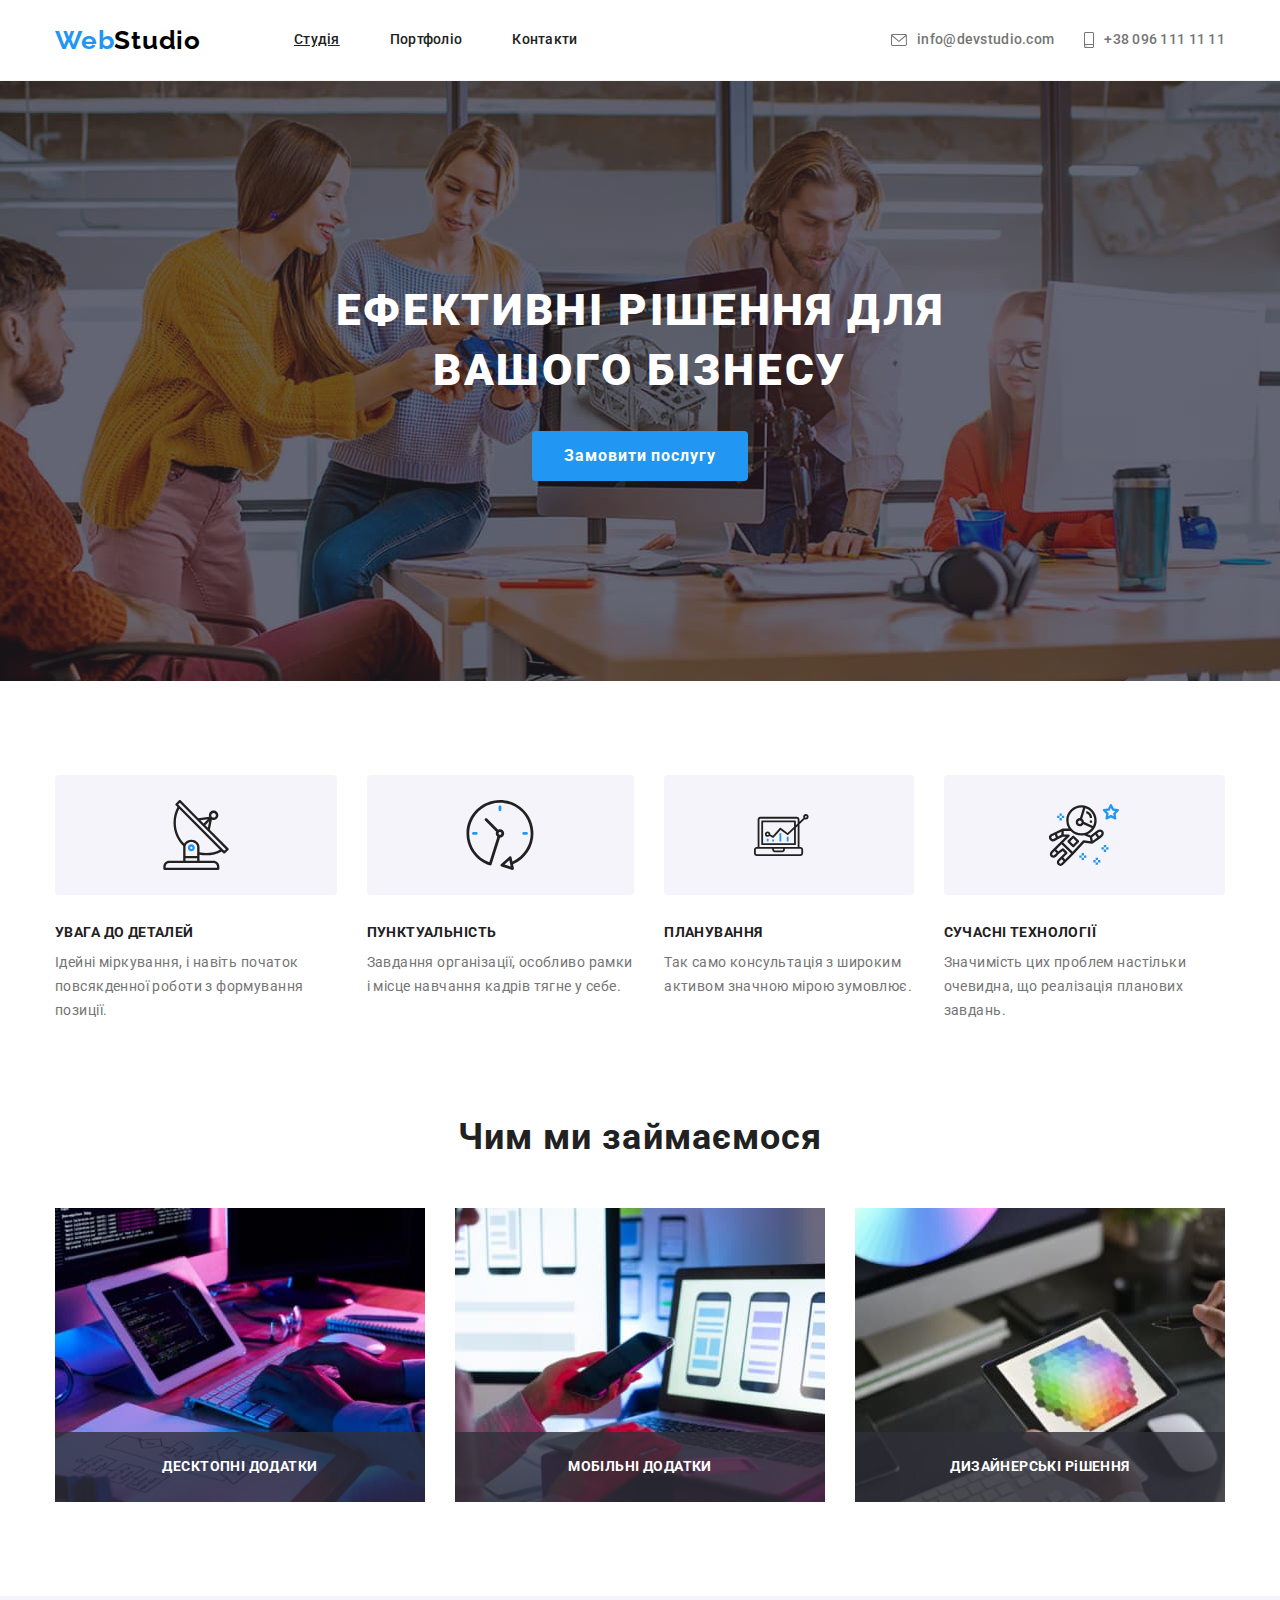
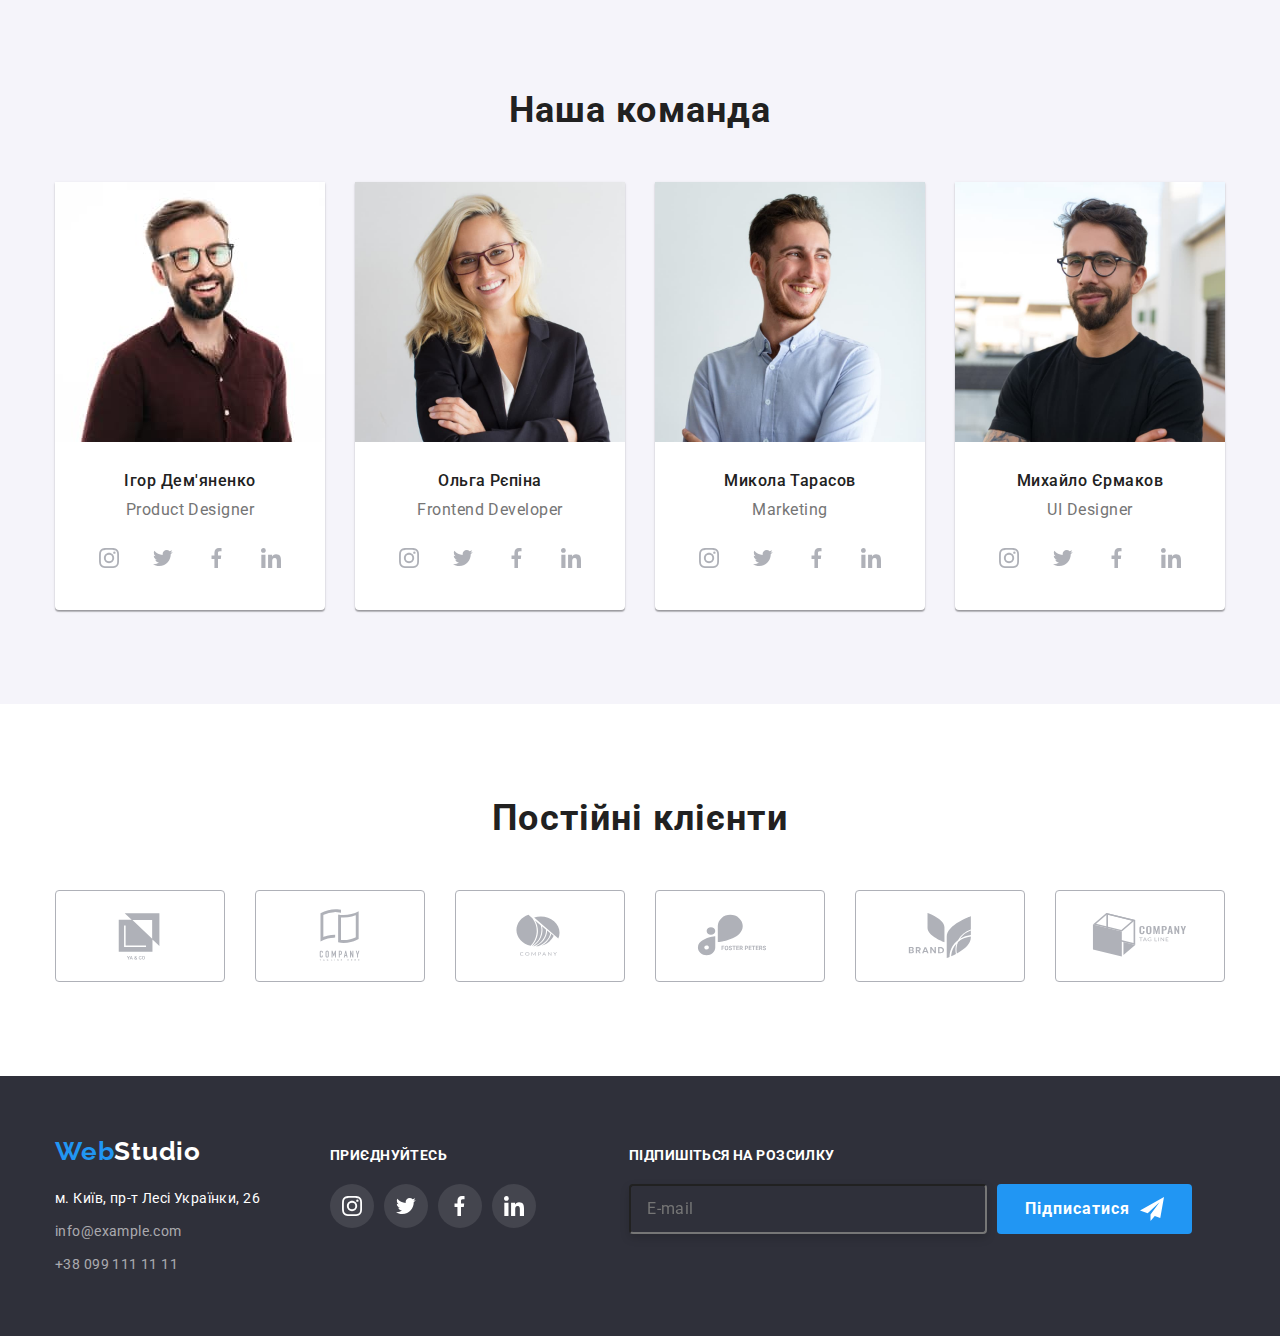
==== commit 11d6cc11: "Домашняя 09.09" ====
--- a/index.html
+++ b/index.html
@@ -19,11 +19,11 @@
     <header class="header">
       <div class="container header__container hider-container">
       
-        <a class="logo header__logo" href="">Web<span class="logo-dark">Studio</span></a>
+        <a class="logo header__logo" href="">Web<span class="logo__dark">Studio</span></a>
       <nav class="navigation">
       <ul class="navigation__list">
         <li class="navigation__item">
-          <a class="navigation__link link current" href="">Студія</a></li>
+          <a class="navigation__link navigation__link--current" href="">Студія</a></li>
         <li class="navigation__item">
           <a class="navigation__link link no-current" href="./portfolio.html">Портфоліо</a></li>
         <li class="navigation__item">
@@ -97,22 +97,22 @@
       </section>
    
       <!--Примеры работ-->
-      <section class="section about">
+      <section class="section section--section">
         <div class="container">
-        <h2 class="about__title about__pre-title">Чим ми займаємося</h2>
-
-        <ul class="about__product">
-          <li class="about__work">
+        <h2 class="section__title section__pre-title">Чим ми займаємося</h2>
+
+        <ul class="about">
+          <li class="about__item">
             <img src="./images/img1.jpg" alt="гаджеты" width="370" height="294"/>
             <h3 class="about__text">ДЕСКТОПНІ ДОДАТКИ</h3>
           </li>
 
-          <li class="about__work">
+          <li class="about__item">
             <img src="./images/img2.jpg" alt="ноутбук" width="370" height="294"/>
             <h3 class="about__text">МОБІЛЬНІ ДОДАТКИ</h3>
           </li>
 
-          <li class="about__work">
+          <li class="about__item">
             <img src="./images/img3.jpg" alt="планшет" width="370" height="294"/>
             <h3 class="about__text">ДИЗАЙНЕРСЬКІ РіШЕННЯ</h3>
           </li>
@@ -271,32 +271,32 @@
         <ul class="clients-container">
 
           <li class="clients-item">
-          <a href="#" class="clients-icon">
+          <a href="#" class="clients-link">
           <svg class="features-logo">
           <use href="./images/w4/symbol-defs.svg#icon-logo1"></use></svg></a></li>
 
           <li class="clients-item">
-          <a href="#" class="clients-icon">
+          <a href="#" class="clients-link">
           <svg class="features-logo" width="106px" height="60px">
           <use href="./images/w4/symbol-defs.svg#icon-logo2"></use></svg></a></li>
 
           <li class="clients-item">
-          <a href="#" class="clients-icon">
+          <a href="#" class="clients-link">
           <svg class="features-logo" width="106px" height="60px">
           <use href="./images/w4/symbol-defs.svg#icon-logo3"></use></svg></a></li>
           
           <li class="clients-item">
-          <a href="#" class="clients-icon">
+          <a href="#" class="clients-link">
           <svg class="features-logo" width="106px" height="60px">
           <use href="./images/w4/symbol-defs.svg#icon-logo4"></use></svg></a></li>
 
           <li class="clients-item">
-          <a href="#" class="clients-icon">
+          <a href="#" class="clients-link">
           <svg class="features-logo" width="106px" height="60px">
           <use href="./images/w4/symbol-defs.svg#icon-logo5"></use></svg></a></li>
 
           <li class="clients-item">
-          <a href="#" class="clients-icon">
+          <a href="#" class="clients-link">
           <svg class="features-logo" width="106px" height="60px">
           <use href="./images/w4/symbol-defs.svg#icon-logo6"></use></svg></a></li>
         </ul>
--- a/css/main.min.css
+++ b/css/main.min.css
@@ -1 +1 @@
-:root{--accent-color: #2196f3;--main-text-color: #212121;--secondary-text-color: #757575;--main-font: "Roboto", sans-serif;--secondary-font: "Raleway", cursive;--primary-white-color: #ffffff;--lable-color: #000000;--cubic-beziar: cubic-bezier(0.4, 0, 0.2, 1)}h1,h2,h3,h4,h5,h6,p{margin-top:0;margin-bottom:0}ul{margin:0;padding:0;list-style:none}html{box-sizing:border-box}img{display:block;max-width:100%;height:auto}body{margin:0;font-family:"Roboto";font-family:var(--main-font);background-color:var(--primary-white-color)}.link{display:flex;align-items:center;text-decoration:none;display:block}.link:hover,.link:focus{color:var(--accent-color)}.section{padding-top:94px;padding-bottom:94px}.section.no-padding{padding-top:0;padding-bottom:0}.visually-hidden{position:absolute;white-space:nowrap;width:1px;height:1px;overflow:hidden;border:0;padding:0;clip:rect(0 0 0 0);-webkit-clip-path:inset(50%);clip-path:inset(50%);margin:-1px}.container{width:1200px;padding-left:15px;padding-right:15px;margin:0 auto}.hider-container{display:flex;align-items:center}.header{border-bottom:1px solid #f5f5f5}.logo{text-decoration:none;font-family:var(--secondary-font);font-weight:700;font-size:26px;line-height:1.19;letter-spacing:.03em;color:var(--accent-color)}.header__logo{margin-right:93px}.logo-dark{font-weight:700;font-size:26px;line-height:1.19;letter-spacing:.03em;color:var(--lable-color)}.navigation__list{display:flex;align-items:center;padding:0;margin:0;list-style:none}.navigation__link{padding:32px 0;font-weight:500;font-size:14px;line-height:1.14;letter-spacing:.02em;color:var(--main-text-color);display:block;position:relative;transition:color 250ms var(--cubic-beziar)}.navigation__link:hover,.navigation__link:focus{color:var(--accent-color)}.navigation__link:hover::after{transform:scaleX(1)}.navigation__link.current::after{content:"";display:block;width:100%;height:4px;left:0;bottom:-1px;position:absolute;background-color:var(--accent-color);border-radius:2px}.current{color:var(--accent-color)}.navigation__item:not(:last-child){margin-right:50px}.no-current{position:relative}.connect{display:flex}.header__connect{margin-left:auto}.indent{margin-right:30px}.connect__contact{display:flex;align-items:center;font-weight:500;font-size:14px;line-height:1.14;letter-spacing:.02em;color:var(--secondary-text-color);transition:color 250ms var(--cubic-beziar)}.envelope{margin-right:50px;margin-right:10px;fill:currentColor}.hero{padding-top:200px;padding-bottom:200px;background-color:#2f303a}.hero__overlay{max-width:1600px;height:600px;margin-left:auto;margin-right:auto;background-image:linear-gradient(to right, rgba(47, 48, 58, 0.4), rgba(47, 48, 58, 0.4)),url("../images/w4/Img.jpg");background-repeat:no-repeat;background-position:center;background-size:cover}.hero__title{margin-top:0;padding-bottom:0;margin-bottom:30px;font-weight:900;font-size:44px;line-height:1.36;text-align:center;letter-spacing:.06em;text-transform:uppercase;color:#fff}.hero__button{margin-right:auto;margin-left:auto}.button{cursor:pointer;border-radius:4px;padding:10px 32px;font-weight:700;font-size:16px;line-height:1.88;display:flex;align-items:center;text-align:center;letter-spacing:.06em;color:var(--primary-white-color);background-color:var(--accent-color);border:rgba(0,0,0,0)}.benefits-container{gap:30px;display:flex}.features-item{display:block;display:flex;align-items:center;justify-content:center;background-position:center;background:#f5f4fa;border-radius:4px;height:120px;background-size:contain;background-repeat:no-repeat;margin-bottom:30px}.features-title{margin:0;padding:0;margin-bottom:10px;font-weight:700;font-size:14px;line-height:1.14;letter-spacing:.03em;text-transform:uppercase;color:var(--main-text-color)}.features-text{font-weight:400;font-size:14px;line-height:1.71;letter-spacing:.03em;color:var(--secondary-text-color)}.about{padding-top:0}.about__title{font-weight:700;font-size:36px;line-height:1.16;text-align:center;letter-spacing:.03em;color:var(--main-text-color)}.about__pre-title{margin-top:0;margin-bottom:0;margin-bottom:50px}.about__product{display:flex}.about__work{position:relative}.about__work:not(:last-child){margin-right:30px}.about__text{position:absolute;box-sizing:border-box;display:block;float:none;font-weight:700;font-size:14px;line-height:1.14;text-align:center;letter-spacing:.03em;color:var(--primary-white-color);background-color:rgba(47,48,58,.8);width:100%;height:70px;left:0;bottom:0;display:flex;align-items:center;justify-content:center}.about__text:not(:last-child){margin-right:30px}.section-title-bg{background-color:#f5f4fa}.team{margin-bottom:50px;font-weight:700;font-size:36px;line-height:1.16;text-align:center;letter-spacing:.03em;color:var(--main-text-color)}.site-item{display:flex}.site-command{background:var(--primary-white-color);box-shadow:0px 1px 3px rgba(0,0,0,.12),0px 1px 1px rgba(0,0,0,.14),0px 2px 1px rgba(0,0,0,.2);border-radius:0px 0px 4px 4px}.site-command:not(:last-child){margin-right:30px}.tim-card{text-align:center;padding:30px 0}.tim-title{margin-bottom:10px;font-weight:500;font-size:16px;line-height:1.18;letter-spacing:.03em;color:var(--main-text-color);align-items:center}.tim-text{font-weight:400;font-size:16px;line-height:1.18;letter-spacing:.03em;color:var(--secondary-text-color);margin-bottom:16px;align-items:center}.tim-networks{display:flex;justify-content:center;gap:10px}.team-link{color:#afb1b8;display:flex;width:44px;height:44px;align-items:center;justify-content:center;background-position:center;border-radius:50px;transition-property:background-color;transition-duration:250ms;transition-timing-function:var(--cubic-beziar)}.team-link:hover,.team-link:focus{background-color:#2196f3;color:#fff;transition:color 250ms var(--cubic-beziar)}.button-icon{fill:currentColor;width:20px;height:20px;transition:fill 250ms var(--cubic-beziar)}.button-icon:not(:last-child){padding-right:10px}.clients-container{display:flex;box-sizing:border-box}.clients-item{width:170px;height:92px}.clients-item:not(:last-child){margin-right:30px}.clients-icon{display:flex;align-items:center;justify-content:center;box-sizing:border-box;border:1px solid #afb1b8;border-radius:4px;width:100%;height:100%;color:#afb1b8;transition-property:color,border;transition-duration:250ms;transition-timing-function:var(--cubic-beziar)}.clients-icon:hover,.clients-icon:focus{border-width:1px;border-style:solid;border-color:var(--accent-color);color:var(--accent-color)}.features-logo{width:106px;height:60px;fill:#afb1b8;transition:fill 250ms var(--cubic-beziar);fill:currentColor}.modal{position:absolute;top:50%;left:50%;min-height:581px;min-width:528px;background-color:var(--primary-white-color);box-shadow:0px 1px 3px rgba(0,0,0,.12),0px 1px 1px rgba(0,0,0,.14),0px 2px 1px rgba(0,0,0,.2);border-radius:4px;transform:translate(-50%, -50%) scale(1);transition:transform 250ms var(--cubic-beziar);visibility:visible;outline:1px solid var(--accent-color)}.backdrop.is-hidden .modal{transform:translate(-50%, -50%) scale(1.1)}.backdrop{position:fixed;top:0;left:0;width:100%;height:100%;background-color:rgba(0,0,0,.2);opacity:1;visibility:visible;transition:opacity 250ms var(--cubic-beziar),visibility 250ms var(--cubic-beziar)}.backdrop.is-hidden{opacity:0;pointer-events:none;visibility:hidden}.form-modal{margin-left:auto;margin-right:auto;padding:40px}.modal-title{font-weight:700;font-size:20px;line-height:1.15;text-align:center;letter-spacing:.03em;margin-bottom:12px;color:#212121}.form-field{position:relative;display:flex;flex-direction:column;width:448px;border-radius:4px;font-weight:400;font-size:12px;line-height:14px;letter-spacing:.01em;color:#757575}.form-field:not(:last-child){margin-bottom:10px}.form-field input{margin:0;padding:6px 40px 6px;border:1px solid rgba(33,33,33,.2);border-radius:4px;height:40px}.form-field label{margin-bottom:4px;font-weight:400;font-size:12px;line-height:14px;letter-spacing:.01em;color:#757575}.form-field input::-moz-placeholder{color:rgba(117,117,117,.5)}.form-field input:-ms-input-placeholder{color:rgba(117,117,117,.5)}.form-field input::placeholder{color:rgba(117,117,117,.5)}.modal-name{position:absolute;top:-15%;left:15px;transform:translateY(220%)}.form-label:hover+.modal-name,.form-label:focus+.modal-name{fill:var(--accent-color)}.form-label:hover,.form-label:focus{border-color:var(--accent-color)}textarea{resize:none;padding:12px;width:448px;height:120px;left:576px;top:518px;border:1px solid rgba(33,33,33,.2);border-radius:4px}.btn-close{position:absolute;top:8px;right:8px;display:flex;justify-content:center;align-items:center;width:30px;height:30px;border:1px solid rgba(0,0,0,.1);border-radius:50px;background:#fff;cursor:pointer}.btn-close:focus{fill:var(--accent-color);transition-property:color;transition:transform 250ms var(--cubic-beziar)}.galk{display:flex;align-items:center}.topic-options{display:flex;align-items:center;justify-content:center;list-style:none;margin-top:20px;margin-bottom:30px}.checkbox-label{display:block;display:flex;align-items:center;justify-content:center;border-radius:3px;transition:background-color 250ms var(--cubic-beziar),border-color 250ms var(--cubic-beziar);cursor:pointer;font-weight:400;font-size:14px;line-height:1.71;letter-spacing:.03em;color:#757575}.checkbox:focus+.checkbox-label{background-color:var(--accent-color)}.icon-galk{display:flex;align-items:center;justify-content:center;width:16px;height:15px;border-radius:4px;border:2px solid var(--lable-color);margin-right:8px}.checkbox:checked+.checkbox-label .icon-galk{border-color:var(--accent-color);background-origin:border-box}.checkbox:checked+.icon-galk{border-color:var(--accent-color);background-origin:border-box;background-color:var(--accent-color)}.icon-check{fill:rgba(0,0,0,0);transition:fill 250ms var(--cubic-beziar)}.contract{color:var(--accent-color)}.portfolio-thumb{position:relative;overflow:hidden}.portfolio-card-link{text-decoration:none}.portfolio-overlay-text{background-color:var(--accent-color);position:absolute;width:100%;height:100%;top:0;left:0;box-sizing:border-box;font-size:18px;line-height:1.56;letter-spacing:.03em;padding-top:63px;padding-left:24px;opacity:250ms var(--cubic-beziar);color:var(--primary-white-color);transition-property:color;transform:translateY(100%);transition:transform 250ms var(--cubic-beziar)}.portfolio-card-link:hover .portfolio-overlay-text,.portfolio-card-link:focus .portfolio-overlay-text{transform:translate(0)}.pictures{border:1px solid #eee;background:var(--primary-white-color);padding-top:20px;padding-right:24px;padding-left:24px;padding-bottom:20px}.flex-container{display:flex;flex-wrap:wrap;text-decoration:none}.flex-element{width:370px;margin-right:30px;margin-bottom:30px}.flex-element:nth-child(3n){margin-right:0}.flex-element:nth-last-child(-n+3){margin-bottom:0}.portfolio-card-link{display:block;transition-property:box-shadow;transition:250ms var(--cubic-beziar)}.portfolio-card-link:hover,.portfolio-card-link:focus{box-shadow:0px 1px 1px rgba(0,0,0,.12),0px 4px 4px rgba(0,0,0,.06),1px 4px 6px rgba(0,0,0,.16)}.filter{margin-bottom:50px;display:flex;justify-content:center}.menu-distance:not(:last-child){margin-right:8px}.filter-button{border-radius:4px;border:none;padding-top:6px;padding-right:22px;padding-bottom:6px;padding-left:22px;background-color:#f5f4fa;font-weight:500;font-size:16px;line-height:1.62;text-align:center;letter-spacing:.03em;color:var(--main-text-color);transition-property:color,background-color,box-shadow;transition-duration:250ms;transition-timing-function:var(--cubic-beziar)}.focus-menu:hover,.focus-menu:focus{cursor:pointer;color:var(--primary-white-color);background-color:var(--accent-color);box-shadow:0px 3px 1px rgba(0,0,0,.1),0px 1px 2px rgba(0,0,0,.08),0px 2px 2px rgba(0,0,0,.12)}.contact-footer{margin-top:9px;font-family:"Roboto";font-style:normal;font-weight:400;font-size:14px;line-height:1.71;letter-spacing:.03em;color:rgba(255,255,255,.6)}.tel-color{font-weight:400;font-size:14px;line-height:1.71;letter-spacing:.03em;color:rgba(255,255,255,.6);transition-property:color;transition:color 250ms var(--cubic-beziar)}.style-footer{padding-top:60px;padding-bottom:60px;background-color:#2f303a}.logo-footer{display:block;margin-bottom:20px;margin-right:0}.street{margin-top:30px;font-family:"Roboto";font-style:normal;font-weight:400;font-size:14px;line-height:1.71;letter-spacing:.03em;color:var(--primary-white-color)}.footer-container{display:flex;align-items:baseline;flex-grow:1}.item-with{align-items:center;justify-content:center;font-family:"Roboto";font-style:normal;font-weight:700;font-size:14px;line-height:1.14;letter-spacing:.03em;text-transform:uppercase;color:#fff;margin-bottom:20px}.footer-link-soc{width:44px;height:44px;border-radius:50%;display:flex;align-items:center;justify-content:center;background-color:rgba(255,255,255,.1);transition-property:background-color;transition-duration:250ms;transition-timing-function:var(--cubic-beziar)}.footer-link-soc:not(:last-child){margin-right:22px}.footer-link-soc:hover,.footer-link-soc:focus{background-color:#2196f3}.footer-letter{margin-left:93px}.container-networks{margin-left:70px}.text-action{align-items:center;justify-content:center;margin-bottom:20px;top:0;font-family:"Roboto";font-style:normal;font-weight:700;font-size:14px;line-height:1.14;letter-spacing:.03em;text-transform:uppercase;color:var(--primary-white-color)}.text-box{display:flex;width:570px;flex-direction:row;justify-content:space-between;width:358px;height:50px;left:815px;top:2784px;filter:drop-shadow(0px 4px 4px rgba(0, 0, 0, 0.15));border-radius:4px;background-color:#2f303a}.text-box input:focus{border-color:var(--accent-color)}.fotter-imput-bt{display:flex}.send-letter{position:relative;padding:10px 28px;margin-left:10px;font-weight:700;font-size:16px;line-height:1.88;display:flex;align-items:center;text-align:center;letter-spacing:.06em;color:var(--primary-white-color)}.footer-letter-br{display:flex}.footer-letter-br input{outline:none;font-weight:400;font-size:16px;line-height:1.25;display:flex;align-items:center;letter-spacing:.03em;color:rgba(255,255,255,.6);padding-left:16px}.text-box:focus{border-color:var(--accent-color)}.footer-letter-icon{margin-left:10px}.lable{color:var(--primary-white-color)}.button-icon-ft{fill:#fff;width:20px;height:20px}/*# sourceMappingURL=main.min.css.map */+:root{--accent-color: #2196f3;--main-text-color: #212121;--secondary-text-color: #757575;--main-font: "Roboto", sans-serif;--secondary-font: "Raleway", cursive;--primary-white-color: #ffffff;--lable-color: #000000;--cubic-beziar: cubic-bezier(0.4, 0, 0.2, 1)}h1,h2,h3,h4,h5,h6,p{margin-top:0;margin-bottom:0}ul{margin:0;padding:0;list-style:none}html{box-sizing:border-box}img{display:block;max-width:100%;height:auto}body{margin:0;font-family:"Roboto";font-family:var(--main-font);background-color:var(--primary-white-color)}.link{display:flex;align-items:center;text-decoration:none;display:block}.link:hover,.link:focus{color:var(--accent-color)}.section{padding-top:94px;padding-bottom:94px}.section.no-padding{padding-top:0;padding-bottom:0}.visually-hidden{position:absolute;white-space:nowrap;width:1px;height:1px;overflow:hidden;border:0;padding:0;clip:rect(0 0 0 0);-webkit-clip-path:inset(50%);clip-path:inset(50%);margin:-1px}.container{width:1200px;padding-left:15px;padding-right:15px;margin:0 auto}.hider-container{display:flex;align-items:center}.header{border-bottom:1px solid #f5f5f5;display:flex;align-items:center}.logo{text-decoration:none;font-family:var(--secondary-font);font-weight:700;font-size:26px;line-height:1.19;letter-spacing:.03em;color:var(--accent-color)}.header__logo{margin-right:93px}.logo__dark{font-weight:700;font-size:26px;line-height:1.19;letter-spacing:.03em;color:var(--lable-color)}.navigation__list{display:flex;align-items:center;padding:0;margin:0;list-style:none}.navigation__link{padding:32px 0;font-weight:500;font-size:14px;line-height:1.14;letter-spacing:.02em;color:var(--main-text-color);display:block;position:relative;transition:color 250ms var(--cubic-beziar)}.navigation__link:hover,.navigation__link:focus{color:var(--accent-color)}.navigation__link:hover::after{transform:scaleX(1)}.navigation__link.current::after{content:"";display:block;width:100%;height:4px;left:0;bottom:-1px;position:absolute;background-color:var(--accent-color);border-radius:2px}.current{color:var(--accent-color)}.navigation__item:not(:last-child){margin-right:50px}.no-current{position:relative}.connect{display:flex}.header__connect{margin-left:auto}.indent{margin-right:30px}.connect__contact{display:flex;align-items:center;font-weight:500;font-size:14px;line-height:1.14;letter-spacing:.02em;color:var(--secondary-text-color);transition:color 250ms var(--cubic-beziar)}.envelope{margin-right:50px;margin-right:10px;fill:currentColor}.hero{padding-top:200px;padding-bottom:200px;background-color:#2f303a}.hero__overlay{max-width:1600px;height:600px;margin-left:auto;margin-right:auto;background-image:linear-gradient(to right, rgba(47, 48, 58, 0.4), rgba(47, 48, 58, 0.4)),url("../images/w4/Img.jpg");background-repeat:no-repeat;background-position:center;background-size:cover}.hero__title{margin-top:0;padding-bottom:0;margin-bottom:30px;font-weight:900;font-size:44px;line-height:1.36;text-align:center;letter-spacing:.06em;text-transform:uppercase;color:#fff}.hero__button{margin-right:auto;margin-left:auto}.button{cursor:pointer;border-radius:4px;padding:10px 32px;font-weight:700;font-size:16px;line-height:1.88;display:flex;align-items:center;text-align:center;letter-spacing:.06em;color:var(--primary-white-color);background-color:var(--accent-color);border:rgba(0,0,0,0)}.benefits-container{gap:30px;display:flex}.features-item{display:block;display:flex;align-items:center;justify-content:center;background-position:center;background:#f5f4fa;border-radius:4px;height:120px;background-size:contain;background-repeat:no-repeat;margin-bottom:30px}.features-title{margin:0;padding:0;margin-bottom:10px;font-weight:700;font-size:14px;line-height:1.14;letter-spacing:.03em;text-transform:uppercase;color:var(--main-text-color)}.features-text{font-weight:400;font-size:14px;line-height:1.71;letter-spacing:.03em;color:var(--secondary-text-color)}.section--section{padding-top:0}.section__title{font-weight:700;font-size:36px;line-height:1.16;text-align:center;letter-spacing:.03em;color:var(--main-text-color)}.section__pre-title{margin-top:0;margin-bottom:0;margin-bottom:50px}.about{display:flex}.about__item{position:relative}.about__item:not(:last-child){margin-right:30px}.about__text{position:absolute;box-sizing:border-box;display:block;float:none;font-weight:700;font-size:14px;line-height:1.14;text-align:center;letter-spacing:.03em;color:var(--primary-white-color);background-color:rgba(47,48,58,.8);width:100%;height:70px;left:0;bottom:0;display:flex;align-items:center;justify-content:center}.about__text:not(:last-child){margin-right:30px}.section-title-bg{background-color:#f5f4fa}.team{margin-bottom:50px;font-weight:700;font-size:36px;line-height:1.16;text-align:center;letter-spacing:.03em;color:var(--main-text-color)}.site-item{display:flex}.site-command{background:var(--primary-white-color);box-shadow:0px 1px 3px rgba(0,0,0,.12),0px 1px 1px rgba(0,0,0,.14),0px 2px 1px rgba(0,0,0,.2);border-radius:0px 0px 4px 4px}.site-command:not(:last-child){margin-right:30px}.tim-card{text-align:center;padding:30px 0}.tim-title{margin-bottom:10px;font-weight:500;font-size:16px;line-height:1.18;letter-spacing:.03em;color:var(--main-text-color);align-items:center}.tim-text{font-weight:400;font-size:16px;line-height:1.18;letter-spacing:.03em;color:var(--secondary-text-color);margin-bottom:16px;align-items:center}.tim-networks{display:flex;justify-content:center;gap:10px}.team-link{color:#afb1b8;display:flex;width:44px;height:44px;align-items:center;justify-content:center;background-position:center;border-radius:50px;transition-property:background-color;transition-duration:250ms;transition-timing-function:var(--cubic-beziar)}.team-link:hover,.team-link:focus{background-color:#2196f3;color:#fff;transition:color 250ms var(--cubic-beziar)}.button-icon{fill:currentColor;width:20px;height:20px;transition:fill 250ms var(--cubic-beziar)}.button-icon:not(:last-child){padding-right:10px}.clients-container{display:flex;box-sizing:border-box}.clients-item{width:170px;height:92px}.clients-item:not(:last-child){margin-right:30px}.clients-link{display:flex;align-items:center;justify-content:center;box-sizing:border-box;border:1px solid #afb1b8;border-radius:4px;width:100%;height:100%;color:#afb1b8;transition-property:color,border;transition-duration:250ms;transition-timing-function:var(--cubic-beziar)}.clients-link:hover,.clients-link:focus{border-width:1px;border-style:solid;border-color:var(--accent-color);color:var(--accent-color)}.features-logo{width:106px;height:60px;fill:#afb1b8;transition:fill 250ms var(--cubic-beziar);fill:currentColor}.modal{position:absolute;top:50%;left:50%;min-height:581px;min-width:528px;background-color:var(--primary-white-color);box-shadow:0px 1px 3px rgba(0,0,0,.12),0px 1px 1px rgba(0,0,0,.14),0px 2px 1px rgba(0,0,0,.2);border-radius:4px;transform:translate(-50%, -50%) scale(1);transition:transform 250ms var(--cubic-beziar);visibility:visible;outline:1px solid var(--accent-color)}.backdrop.is-hidden .modal{transform:translate(-50%, -50%) scale(1.1)}.backdrop{position:fixed;top:0;left:0;width:100%;height:100%;background-color:rgba(0,0,0,.2);opacity:1;visibility:visible;transition:opacity 250ms var(--cubic-beziar),visibility 250ms var(--cubic-beziar)}.backdrop.is-hidden{opacity:0;pointer-events:none;visibility:hidden}.form-modal{margin-left:auto;margin-right:auto;padding:40px}.modal-title{font-weight:700;font-size:20px;line-height:1.15;text-align:center;letter-spacing:.03em;margin-bottom:12px;color:#212121}.form-field{position:relative;display:flex;flex-direction:column;width:448px;border-radius:4px;font-weight:400;font-size:12px;line-height:14px;letter-spacing:.01em;color:#757575}.form-field:not(:last-child){margin-bottom:10px}.form-field input{margin:0;padding:6px 40px 6px;border:1px solid rgba(33,33,33,.2);border-radius:4px;height:40px}.form-field label{margin-bottom:4px;font-weight:400;font-size:12px;line-height:14px;letter-spacing:.01em;color:#757575}.form-field input::-moz-placeholder{color:rgba(117,117,117,.5)}.form-field input:-ms-input-placeholder{color:rgba(117,117,117,.5)}.form-field input::placeholder{color:rgba(117,117,117,.5)}.modal-name{position:absolute;top:-15%;left:15px;transform:translateY(220%)}.form-label:hover+.modal-name,.form-label:focus+.modal-name{fill:var(--accent-color)}.form-label:hover,.form-label:focus{border-color:var(--accent-color)}textarea{resize:none;padding:12px;width:448px;height:120px;left:576px;top:518px;border:1px solid rgba(33,33,33,.2);border-radius:4px}.btn-close{position:absolute;top:8px;right:8px;display:flex;justify-content:center;align-items:center;width:30px;height:30px;border:1px solid rgba(0,0,0,.1);border-radius:50px;background:#fff;cursor:pointer}.btn-close:focus{fill:var(--accent-color);transition-property:color;transition:transform 250ms var(--cubic-beziar)}.galk{display:flex;align-items:center}.topic-options{display:flex;align-items:center;justify-content:center;list-style:none;margin-top:20px;margin-bottom:30px}.checkbox-label{display:block;display:flex;align-items:center;justify-content:center;border-radius:3px;transition:background-color 250ms var(--cubic-beziar),border-color 250ms var(--cubic-beziar);cursor:pointer;font-weight:400;font-size:14px;line-height:1.71;letter-spacing:.03em;color:#757575}.checkbox:focus+.checkbox-label{background-color:var(--accent-color)}.icon-galk{display:flex;align-items:center;justify-content:center;width:16px;height:15px;border-radius:4px;border:2px solid var(--lable-color);margin-right:8px}.checkbox:checked+.checkbox-label .icon-galk{border-color:var(--accent-color);background-origin:border-box}.checkbox:checked+.icon-galk{border-color:var(--accent-color);background-origin:border-box;background-color:var(--accent-color)}.icon-check{fill:rgba(0,0,0,0);transition:fill 250ms var(--cubic-beziar)}.contract{color:var(--accent-color)}.portfolio-thumb{position:relative;overflow:hidden}.portfolio-card-link{text-decoration:none}.portfolio-overlay-text{background-color:var(--accent-color);position:absolute;width:100%;height:100%;top:0;left:0;box-sizing:border-box;font-size:18px;line-height:1.56;letter-spacing:.03em;padding-top:63px;padding-left:24px;opacity:250ms var(--cubic-beziar);color:var(--primary-white-color);transition-property:color;transform:translateY(100%);transition:transform 250ms var(--cubic-beziar)}.portfolio-card-link:hover .portfolio-overlay-text,.portfolio-card-link:focus .portfolio-overlay-text{transform:translate(0)}.pictures{border:1px solid #eee;background:var(--primary-white-color);padding-top:20px;padding-right:24px;padding-left:24px;padding-bottom:20px}.flex-container{display:flex;flex-wrap:wrap;text-decoration:none}.flex-element{width:370px;margin-right:30px;margin-bottom:30px}.flex-element:nth-child(3n){margin-right:0}.flex-element:nth-last-child(-n+3){margin-bottom:0}.portfolio-card-link{display:block;transition-property:box-shadow;transition:250ms var(--cubic-beziar)}.portfolio-card-link:hover,.portfolio-card-link:focus{box-shadow:0px 1px 1px rgba(0,0,0,.12),0px 4px 4px rgba(0,0,0,.06),1px 4px 6px rgba(0,0,0,.16)}.filter{margin-bottom:50px;display:flex;justify-content:center}.menu-distance:not(:last-child){margin-right:8px}.filter-button{border-radius:4px;border:none;padding-top:6px;padding-right:22px;padding-bottom:6px;padding-left:22px;background-color:#f5f4fa;font-weight:500;font-size:16px;line-height:1.62;text-align:center;letter-spacing:.03em;color:var(--main-text-color);transition-property:color,background-color,box-shadow;transition-duration:250ms;transition-timing-function:var(--cubic-beziar)}.focus-menu:hover,.focus-menu:focus{cursor:pointer;color:var(--primary-white-color);background-color:var(--accent-color);box-shadow:0px 3px 1px rgba(0,0,0,.1),0px 1px 2px rgba(0,0,0,.08),0px 2px 2px rgba(0,0,0,.12)}.contact-footer{margin-top:9px;font-family:"Roboto";font-style:normal;font-weight:400;font-size:14px;line-height:1.71;letter-spacing:.03em;color:rgba(255,255,255,.6)}.tel-color{font-weight:400;font-size:14px;line-height:1.71;letter-spacing:.03em;color:rgba(255,255,255,.6);transition-property:color;transition:color 250ms var(--cubic-beziar)}.style-footer{padding-top:60px;padding-bottom:60px;background-color:#2f303a}.logo-footer{display:block;margin-bottom:20px;margin-right:0}.street{margin-top:30px;font-family:"Roboto";font-style:normal;font-weight:400;font-size:14px;line-height:1.71;letter-spacing:.03em;color:var(--primary-white-color)}.footer-container{display:flex;align-items:baseline;flex-grow:1}.item-with{align-items:center;justify-content:center;font-family:"Roboto";font-style:normal;font-weight:700;font-size:14px;line-height:1.14;letter-spacing:.03em;text-transform:uppercase;color:#fff;margin-bottom:20px}.footer-link-soc{width:44px;height:44px;border-radius:50%;display:flex;align-items:center;justify-content:center;background-color:rgba(255,255,255,.1);transition-property:background-color;transition-duration:250ms;transition-timing-function:var(--cubic-beziar)}.footer-link-soc:not(:last-child){margin-right:22px}.footer-link-soc:hover,.footer-link-soc:focus{background-color:#2196f3}.footer-letter{margin-left:93px}.container-networks{margin-left:70px}.text-action{align-items:center;justify-content:center;margin-bottom:20px;top:0;font-family:"Roboto";font-style:normal;font-weight:700;font-size:14px;line-height:1.14;letter-spacing:.03em;text-transform:uppercase;color:var(--primary-white-color)}.text-box{display:flex;width:570px;flex-direction:row;justify-content:space-between;width:358px;height:50px;left:815px;top:2784px;filter:drop-shadow(0px 4px 4px rgba(0, 0, 0, 0.15));border-radius:4px;background-color:#2f303a}.text-box input:focus{border-color:var(--accent-color)}.fotter-imput-bt{display:flex}.send-letter{position:relative;padding:10px 28px;margin-left:10px;font-weight:700;font-size:16px;line-height:1.88;display:flex;align-items:center;text-align:center;letter-spacing:.06em;color:var(--primary-white-color)}.footer-letter-br{display:flex}.footer-letter-br input{outline:none;font-weight:400;font-size:16px;line-height:1.25;display:flex;align-items:center;letter-spacing:.03em;color:rgba(255,255,255,.6);padding-left:16px}.text-box:focus{border-color:var(--accent-color)}.footer-letter-icon{margin-left:10px}.lable{color:var(--primary-white-color)}.button-icon-ft{fill:#fff;width:20px;height:20px}/*# sourceMappingURL=main.min.css.map */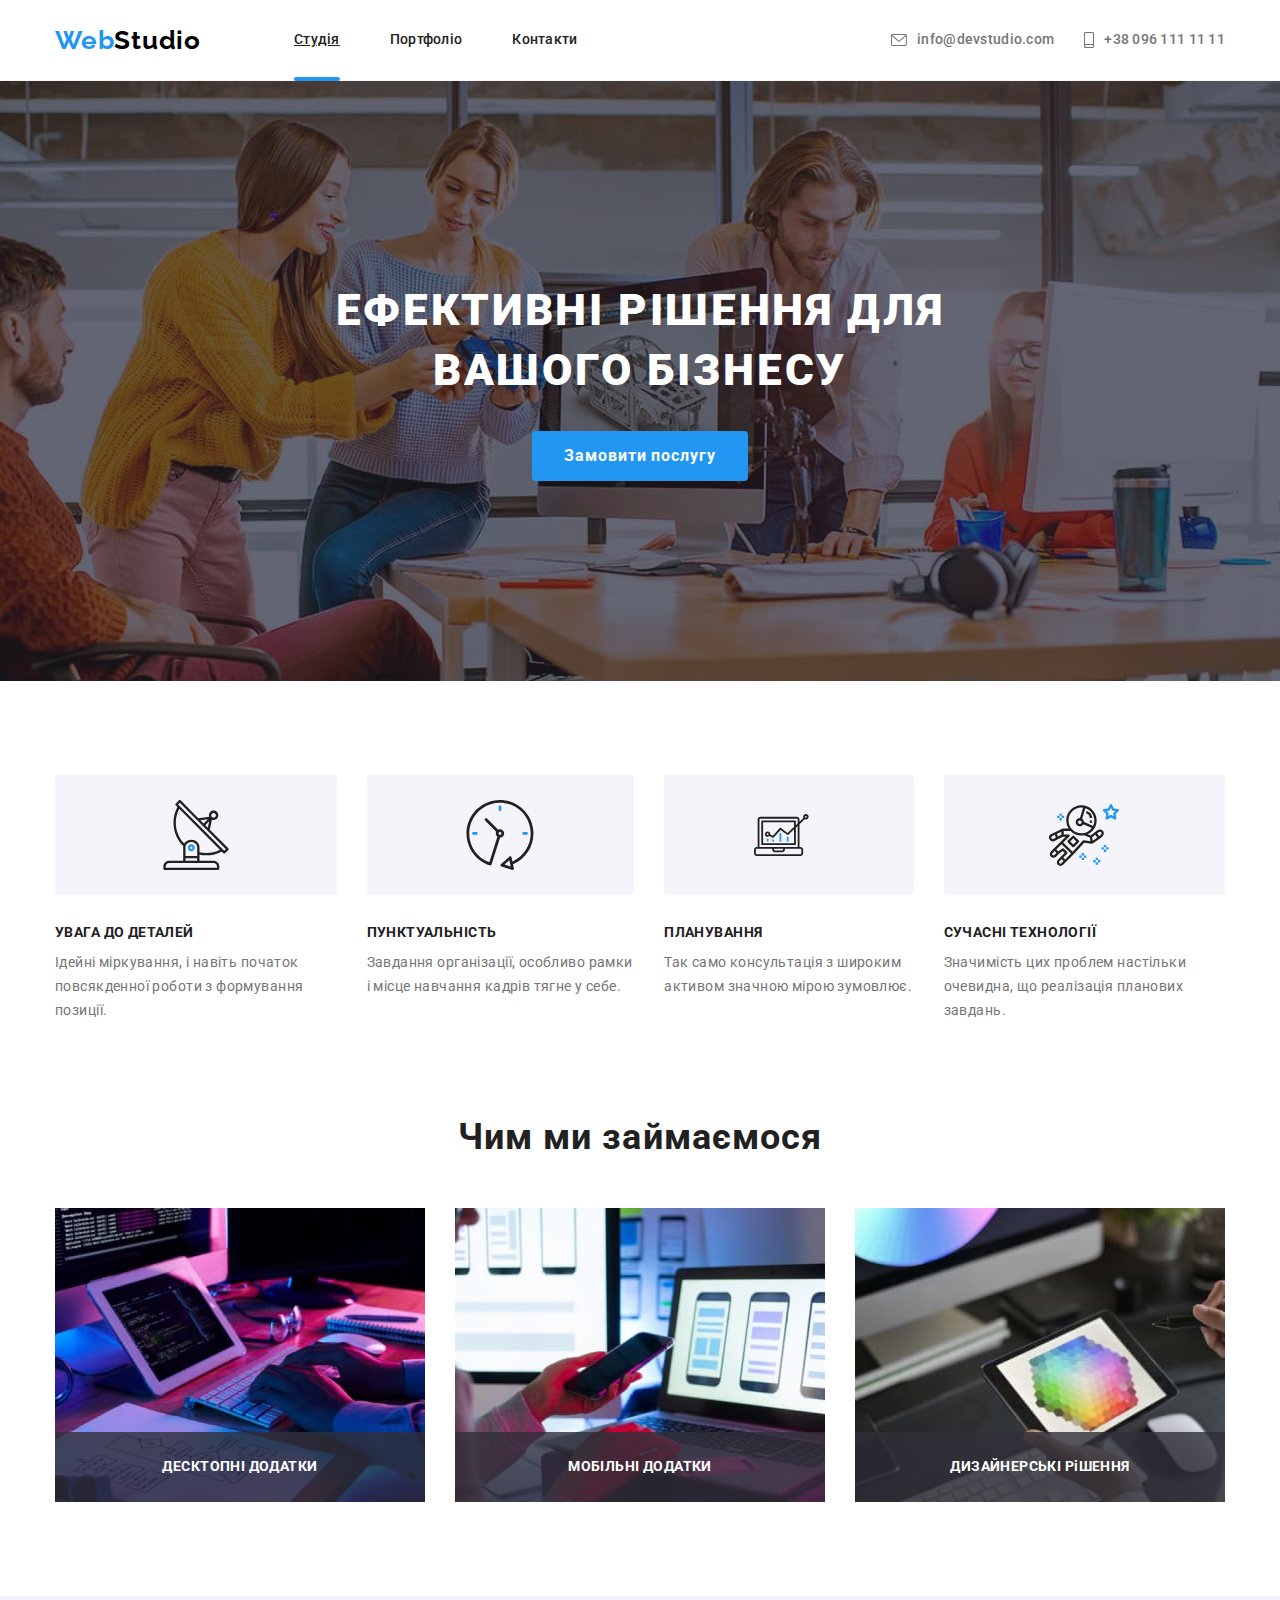
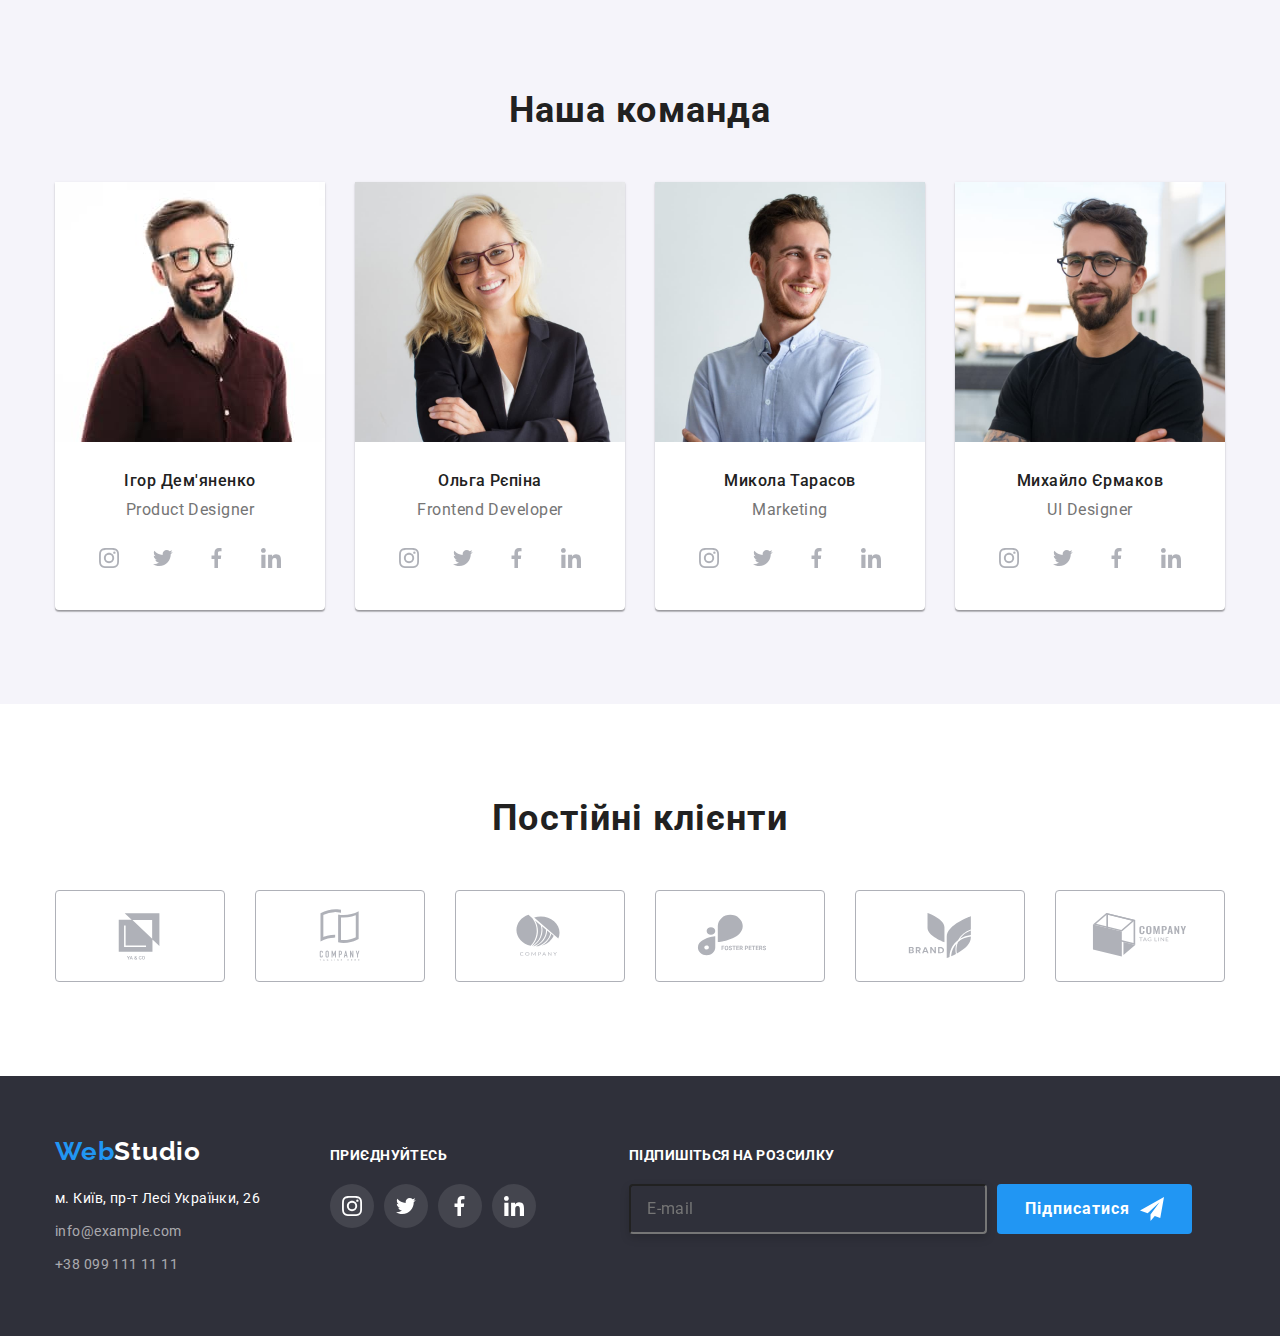
==== commit 4057eddb: "Домашняя 10.09" ====
--- a/index.html
+++ b/index.html
@@ -11,13 +11,13 @@
     href="https://fonts.googleapis.com/css2?family=Raleway:wght@700&family=Roboto:wght@400;500;700;900&display=swap"
     rel="stylesheet">
     <link rel="stylesheet" href="https://cdnjs.cloudflare.com/ajax/libs/modern-normalize/1.1.0/modern-normalize.min.css">
-  <link rel="stylesheet" href="./css/styles.css"/>
+  <!-- <link rel="stylesheet" href="./css/styles.css"/> -->
   <link rel="stylesheet" href="./css/main.min.css" />
   </head>
 
   <body>
     <header class="header">
-      <div class="container header__container hider-container">
+      <div class="container header__container">
       
         <a class="logo header__logo" href="">Web<span class="logo__dark">Studio</span></a>
       <nav class="navigation">
--- a/css/main.min.css
+++ b/css/main.min.css
@@ -1 +1 @@
-:root{--accent-color: #2196f3;--main-text-color: #212121;--secondary-text-color: #757575;--main-font: "Roboto", sans-serif;--secondary-font: "Raleway", cursive;--primary-white-color: #ffffff;--lable-color: #000000;--cubic-beziar: cubic-bezier(0.4, 0, 0.2, 1)}h1,h2,h3,h4,h5,h6,p{margin-top:0;margin-bottom:0}ul{margin:0;padding:0;list-style:none}html{box-sizing:border-box}img{display:block;max-width:100%;height:auto}body{margin:0;font-family:"Roboto";font-family:var(--main-font);background-color:var(--primary-white-color)}.link{display:flex;align-items:center;text-decoration:none;display:block}.link:hover,.link:focus{color:var(--accent-color)}.section{padding-top:94px;padding-bottom:94px}.section.no-padding{padding-top:0;padding-bottom:0}.visually-hidden{position:absolute;white-space:nowrap;width:1px;height:1px;overflow:hidden;border:0;padding:0;clip:rect(0 0 0 0);-webkit-clip-path:inset(50%);clip-path:inset(50%);margin:-1px}.container{width:1200px;padding-left:15px;padding-right:15px;margin:0 auto}.hider-container{display:flex;align-items:center}.header{border-bottom:1px solid #f5f5f5;display:flex;align-items:center}.logo{text-decoration:none;font-family:var(--secondary-font);font-weight:700;font-size:26px;line-height:1.19;letter-spacing:.03em;color:var(--accent-color)}.header__logo{margin-right:93px}.logo__dark{font-weight:700;font-size:26px;line-height:1.19;letter-spacing:.03em;color:var(--lable-color)}.navigation__list{display:flex;align-items:center;padding:0;margin:0;list-style:none}.navigation__link{padding:32px 0;font-weight:500;font-size:14px;line-height:1.14;letter-spacing:.02em;color:var(--main-text-color);display:block;position:relative;transition:color 250ms var(--cubic-beziar)}.navigation__link:hover,.navigation__link:focus{color:var(--accent-color)}.navigation__link:hover::after{transform:scaleX(1)}.navigation__link.current::after{content:"";display:block;width:100%;height:4px;left:0;bottom:-1px;position:absolute;background-color:var(--accent-color);border-radius:2px}.current{color:var(--accent-color)}.navigation__item:not(:last-child){margin-right:50px}.no-current{position:relative}.connect{display:flex}.header__connect{margin-left:auto}.indent{margin-right:30px}.connect__contact{display:flex;align-items:center;font-weight:500;font-size:14px;line-height:1.14;letter-spacing:.02em;color:var(--secondary-text-color);transition:color 250ms var(--cubic-beziar)}.envelope{margin-right:50px;margin-right:10px;fill:currentColor}.hero{padding-top:200px;padding-bottom:200px;background-color:#2f303a}.hero__overlay{max-width:1600px;height:600px;margin-left:auto;margin-right:auto;background-image:linear-gradient(to right, rgba(47, 48, 58, 0.4), rgba(47, 48, 58, 0.4)),url("../images/w4/Img.jpg");background-repeat:no-repeat;background-position:center;background-size:cover}.hero__title{margin-top:0;padding-bottom:0;margin-bottom:30px;font-weight:900;font-size:44px;line-height:1.36;text-align:center;letter-spacing:.06em;text-transform:uppercase;color:#fff}.hero__button{margin-right:auto;margin-left:auto}.button{cursor:pointer;border-radius:4px;padding:10px 32px;font-weight:700;font-size:16px;line-height:1.88;display:flex;align-items:center;text-align:center;letter-spacing:.06em;color:var(--primary-white-color);background-color:var(--accent-color);border:rgba(0,0,0,0)}.benefits-container{gap:30px;display:flex}.features-item{display:block;display:flex;align-items:center;justify-content:center;background-position:center;background:#f5f4fa;border-radius:4px;height:120px;background-size:contain;background-repeat:no-repeat;margin-bottom:30px}.features-title{margin:0;padding:0;margin-bottom:10px;font-weight:700;font-size:14px;line-height:1.14;letter-spacing:.03em;text-transform:uppercase;color:var(--main-text-color)}.features-text{font-weight:400;font-size:14px;line-height:1.71;letter-spacing:.03em;color:var(--secondary-text-color)}.section--section{padding-top:0}.section__title{font-weight:700;font-size:36px;line-height:1.16;text-align:center;letter-spacing:.03em;color:var(--main-text-color)}.section__pre-title{margin-top:0;margin-bottom:0;margin-bottom:50px}.about{display:flex}.about__item{position:relative}.about__item:not(:last-child){margin-right:30px}.about__text{position:absolute;box-sizing:border-box;display:block;float:none;font-weight:700;font-size:14px;line-height:1.14;text-align:center;letter-spacing:.03em;color:var(--primary-white-color);background-color:rgba(47,48,58,.8);width:100%;height:70px;left:0;bottom:0;display:flex;align-items:center;justify-content:center}.about__text:not(:last-child){margin-right:30px}.section-title-bg{background-color:#f5f4fa}.team{margin-bottom:50px;font-weight:700;font-size:36px;line-height:1.16;text-align:center;letter-spacing:.03em;color:var(--main-text-color)}.site-item{display:flex}.site-command{background:var(--primary-white-color);box-shadow:0px 1px 3px rgba(0,0,0,.12),0px 1px 1px rgba(0,0,0,.14),0px 2px 1px rgba(0,0,0,.2);border-radius:0px 0px 4px 4px}.site-command:not(:last-child){margin-right:30px}.tim-card{text-align:center;padding:30px 0}.tim-title{margin-bottom:10px;font-weight:500;font-size:16px;line-height:1.18;letter-spacing:.03em;color:var(--main-text-color);align-items:center}.tim-text{font-weight:400;font-size:16px;line-height:1.18;letter-spacing:.03em;color:var(--secondary-text-color);margin-bottom:16px;align-items:center}.tim-networks{display:flex;justify-content:center;gap:10px}.team-link{color:#afb1b8;display:flex;width:44px;height:44px;align-items:center;justify-content:center;background-position:center;border-radius:50px;transition-property:background-color;transition-duration:250ms;transition-timing-function:var(--cubic-beziar)}.team-link:hover,.team-link:focus{background-color:#2196f3;color:#fff;transition:color 250ms var(--cubic-beziar)}.button-icon{fill:currentColor;width:20px;height:20px;transition:fill 250ms var(--cubic-beziar)}.button-icon:not(:last-child){padding-right:10px}.clients-container{display:flex;box-sizing:border-box}.clients-item{width:170px;height:92px}.clients-item:not(:last-child){margin-right:30px}.clients-link{display:flex;align-items:center;justify-content:center;box-sizing:border-box;border:1px solid #afb1b8;border-radius:4px;width:100%;height:100%;color:#afb1b8;transition-property:color,border;transition-duration:250ms;transition-timing-function:var(--cubic-beziar)}.clients-link:hover,.clients-link:focus{border-width:1px;border-style:solid;border-color:var(--accent-color);color:var(--accent-color)}.features-logo{width:106px;height:60px;fill:#afb1b8;transition:fill 250ms var(--cubic-beziar);fill:currentColor}.modal{position:absolute;top:50%;left:50%;min-height:581px;min-width:528px;background-color:var(--primary-white-color);box-shadow:0px 1px 3px rgba(0,0,0,.12),0px 1px 1px rgba(0,0,0,.14),0px 2px 1px rgba(0,0,0,.2);border-radius:4px;transform:translate(-50%, -50%) scale(1);transition:transform 250ms var(--cubic-beziar);visibility:visible;outline:1px solid var(--accent-color)}.backdrop.is-hidden .modal{transform:translate(-50%, -50%) scale(1.1)}.backdrop{position:fixed;top:0;left:0;width:100%;height:100%;background-color:rgba(0,0,0,.2);opacity:1;visibility:visible;transition:opacity 250ms var(--cubic-beziar),visibility 250ms var(--cubic-beziar)}.backdrop.is-hidden{opacity:0;pointer-events:none;visibility:hidden}.form-modal{margin-left:auto;margin-right:auto;padding:40px}.modal-title{font-weight:700;font-size:20px;line-height:1.15;text-align:center;letter-spacing:.03em;margin-bottom:12px;color:#212121}.form-field{position:relative;display:flex;flex-direction:column;width:448px;border-radius:4px;font-weight:400;font-size:12px;line-height:14px;letter-spacing:.01em;color:#757575}.form-field:not(:last-child){margin-bottom:10px}.form-field input{margin:0;padding:6px 40px 6px;border:1px solid rgba(33,33,33,.2);border-radius:4px;height:40px}.form-field label{margin-bottom:4px;font-weight:400;font-size:12px;line-height:14px;letter-spacing:.01em;color:#757575}.form-field input::-moz-placeholder{color:rgba(117,117,117,.5)}.form-field input:-ms-input-placeholder{color:rgba(117,117,117,.5)}.form-field input::placeholder{color:rgba(117,117,117,.5)}.modal-name{position:absolute;top:-15%;left:15px;transform:translateY(220%)}.form-label:hover+.modal-name,.form-label:focus+.modal-name{fill:var(--accent-color)}.form-label:hover,.form-label:focus{border-color:var(--accent-color)}textarea{resize:none;padding:12px;width:448px;height:120px;left:576px;top:518px;border:1px solid rgba(33,33,33,.2);border-radius:4px}.btn-close{position:absolute;top:8px;right:8px;display:flex;justify-content:center;align-items:center;width:30px;height:30px;border:1px solid rgba(0,0,0,.1);border-radius:50px;background:#fff;cursor:pointer}.btn-close:focus{fill:var(--accent-color);transition-property:color;transition:transform 250ms var(--cubic-beziar)}.galk{display:flex;align-items:center}.topic-options{display:flex;align-items:center;justify-content:center;list-style:none;margin-top:20px;margin-bottom:30px}.checkbox-label{display:block;display:flex;align-items:center;justify-content:center;border-radius:3px;transition:background-color 250ms var(--cubic-beziar),border-color 250ms var(--cubic-beziar);cursor:pointer;font-weight:400;font-size:14px;line-height:1.71;letter-spacing:.03em;color:#757575}.checkbox:focus+.checkbox-label{background-color:var(--accent-color)}.icon-galk{display:flex;align-items:center;justify-content:center;width:16px;height:15px;border-radius:4px;border:2px solid var(--lable-color);margin-right:8px}.checkbox:checked+.checkbox-label .icon-galk{border-color:var(--accent-color);background-origin:border-box}.checkbox:checked+.icon-galk{border-color:var(--accent-color);background-origin:border-box;background-color:var(--accent-color)}.icon-check{fill:rgba(0,0,0,0);transition:fill 250ms var(--cubic-beziar)}.contract{color:var(--accent-color)}.portfolio-thumb{position:relative;overflow:hidden}.portfolio-card-link{text-decoration:none}.portfolio-overlay-text{background-color:var(--accent-color);position:absolute;width:100%;height:100%;top:0;left:0;box-sizing:border-box;font-size:18px;line-height:1.56;letter-spacing:.03em;padding-top:63px;padding-left:24px;opacity:250ms var(--cubic-beziar);color:var(--primary-white-color);transition-property:color;transform:translateY(100%);transition:transform 250ms var(--cubic-beziar)}.portfolio-card-link:hover .portfolio-overlay-text,.portfolio-card-link:focus .portfolio-overlay-text{transform:translate(0)}.pictures{border:1px solid #eee;background:var(--primary-white-color);padding-top:20px;padding-right:24px;padding-left:24px;padding-bottom:20px}.flex-container{display:flex;flex-wrap:wrap;text-decoration:none}.flex-element{width:370px;margin-right:30px;margin-bottom:30px}.flex-element:nth-child(3n){margin-right:0}.flex-element:nth-last-child(-n+3){margin-bottom:0}.portfolio-card-link{display:block;transition-property:box-shadow;transition:250ms var(--cubic-beziar)}.portfolio-card-link:hover,.portfolio-card-link:focus{box-shadow:0px 1px 1px rgba(0,0,0,.12),0px 4px 4px rgba(0,0,0,.06),1px 4px 6px rgba(0,0,0,.16)}.filter{margin-bottom:50px;display:flex;justify-content:center}.menu-distance:not(:last-child){margin-right:8px}.filter-button{border-radius:4px;border:none;padding-top:6px;padding-right:22px;padding-bottom:6px;padding-left:22px;background-color:#f5f4fa;font-weight:500;font-size:16px;line-height:1.62;text-align:center;letter-spacing:.03em;color:var(--main-text-color);transition-property:color,background-color,box-shadow;transition-duration:250ms;transition-timing-function:var(--cubic-beziar)}.focus-menu:hover,.focus-menu:focus{cursor:pointer;color:var(--primary-white-color);background-color:var(--accent-color);box-shadow:0px 3px 1px rgba(0,0,0,.1),0px 1px 2px rgba(0,0,0,.08),0px 2px 2px rgba(0,0,0,.12)}.contact-footer{margin-top:9px;font-family:"Roboto";font-style:normal;font-weight:400;font-size:14px;line-height:1.71;letter-spacing:.03em;color:rgba(255,255,255,.6)}.tel-color{font-weight:400;font-size:14px;line-height:1.71;letter-spacing:.03em;color:rgba(255,255,255,.6);transition-property:color;transition:color 250ms var(--cubic-beziar)}.style-footer{padding-top:60px;padding-bottom:60px;background-color:#2f303a}.logo-footer{display:block;margin-bottom:20px;margin-right:0}.street{margin-top:30px;font-family:"Roboto";font-style:normal;font-weight:400;font-size:14px;line-height:1.71;letter-spacing:.03em;color:var(--primary-white-color)}.footer-container{display:flex;align-items:baseline;flex-grow:1}.item-with{align-items:center;justify-content:center;font-family:"Roboto";font-style:normal;font-weight:700;font-size:14px;line-height:1.14;letter-spacing:.03em;text-transform:uppercase;color:#fff;margin-bottom:20px}.footer-link-soc{width:44px;height:44px;border-radius:50%;display:flex;align-items:center;justify-content:center;background-color:rgba(255,255,255,.1);transition-property:background-color;transition-duration:250ms;transition-timing-function:var(--cubic-beziar)}.footer-link-soc:not(:last-child){margin-right:22px}.footer-link-soc:hover,.footer-link-soc:focus{background-color:#2196f3}.footer-letter{margin-left:93px}.container-networks{margin-left:70px}.text-action{align-items:center;justify-content:center;margin-bottom:20px;top:0;font-family:"Roboto";font-style:normal;font-weight:700;font-size:14px;line-height:1.14;letter-spacing:.03em;text-transform:uppercase;color:var(--primary-white-color)}.text-box{display:flex;width:570px;flex-direction:row;justify-content:space-between;width:358px;height:50px;left:815px;top:2784px;filter:drop-shadow(0px 4px 4px rgba(0, 0, 0, 0.15));border-radius:4px;background-color:#2f303a}.text-box input:focus{border-color:var(--accent-color)}.fotter-imput-bt{display:flex}.send-letter{position:relative;padding:10px 28px;margin-left:10px;font-weight:700;font-size:16px;line-height:1.88;display:flex;align-items:center;text-align:center;letter-spacing:.06em;color:var(--primary-white-color)}.footer-letter-br{display:flex}.footer-letter-br input{outline:none;font-weight:400;font-size:16px;line-height:1.25;display:flex;align-items:center;letter-spacing:.03em;color:rgba(255,255,255,.6);padding-left:16px}.text-box:focus{border-color:var(--accent-color)}.footer-letter-icon{margin-left:10px}.lable{color:var(--primary-white-color)}.button-icon-ft{fill:#fff;width:20px;height:20px}/*# sourceMappingURL=main.min.css.map */+:root{--accent-color: #2196f3;--main-text-color: #212121;--secondary-text-color: #757575;--main-font: "Roboto", sans-serif;--secondary-font: "Raleway", cursive;--primary-white-color: #ffffff;--lable-color: #000000;--cubic-beziar: cubic-bezier(0.4, 0, 0.2, 1)}h1,h2,h3,h4,h5,h6,p{margin-top:0;margin-bottom:0}ul{margin:0;padding:0;list-style:none}html{box-sizing:border-box}img{display:block;max-width:100%;height:auto}body{margin:0;font-family:"Roboto";font-family:var(--main-font);background-color:var(--primary-white-color)}.link{display:flex;align-items:center;text-decoration:none;display:block}.link:hover,.link:focus{color:var(--accent-color)}.section{padding-top:94px;padding-bottom:94px}.section.no-padding{padding-top:0;padding-bottom:0}.visually-hidden{position:absolute;white-space:nowrap;width:1px;height:1px;overflow:hidden;border:0;padding:0;clip:rect(0 0 0 0);-webkit-clip-path:inset(50%);clip-path:inset(50%);margin:-1px}.container{width:1200px;padding-left:15px;padding-right:15px;margin:0 auto}.header__container{display:flex;align-items:center}.header{border-bottom:1px solid #f5f5f5}.logo{text-decoration:none;font-family:var(--secondary-font);font-weight:700;font-size:26px;line-height:1.19;letter-spacing:.03em;color:var(--accent-color)}.header__logo{margin-right:93px}.logo__dark{font-weight:700;font-size:26px;line-height:1.19;letter-spacing:.03em;color:var(--lable-color)}.navigation__list{display:flex;align-items:center;padding:0;margin:0;list-style:none}.navigation__link{padding:32px 0;font-weight:500;font-size:14px;line-height:1.14;letter-spacing:.02em;color:var(--main-text-color);display:block;position:relative;transition:color 250ms var(--cubic-beziar)}.navigation__link:hover,.navigation__link:focus{color:var(--accent-color)}.navigation__link:hover::after{transform:scaleX(1)}.navigation__link--current::after{content:"";display:block;width:100%;height:4px;left:0;bottom:-1px;position:absolute;background-color:var(--accent-color);border-radius:2px}.current{color:var(--accent-color)}.navigation__item:not(:last-child){margin-right:50px}.no-current{position:relative}.connect{display:flex}.header__connect{margin-left:auto}.indent{margin-right:30px}.connect__contact{display:flex;align-items:center;font-weight:500;font-size:14px;line-height:1.14;letter-spacing:.02em;color:var(--secondary-text-color);transition:color 250ms var(--cubic-beziar)}.envelope{margin-right:50px;margin-right:10px;fill:currentColor}.hero{padding-top:200px;padding-bottom:200px;background-color:#2f303a}.hero__overlay{max-width:1600px;height:600px;margin-left:auto;margin-right:auto;background-image:linear-gradient(to right, rgba(47, 48, 58, 0.4), rgba(47, 48, 58, 0.4)),url("../images/w4/Img.jpg");background-repeat:no-repeat;background-position:center;background-size:cover}.hero__title{margin-top:0;padding-bottom:0;margin-bottom:30px;font-weight:900;font-size:44px;line-height:1.36;text-align:center;letter-spacing:.06em;text-transform:uppercase;color:#fff}.hero__button{margin-right:auto;margin-left:auto}.button{cursor:pointer;border-radius:4px;padding:10px 32px;font-weight:700;font-size:16px;line-height:1.88;display:flex;align-items:center;text-align:center;letter-spacing:.06em;color:var(--primary-white-color);background-color:var(--accent-color);border:rgba(0,0,0,0)}.benefits-container{gap:30px;display:flex}.features-item{display:block;display:flex;align-items:center;justify-content:center;background-position:center;background:#f5f4fa;border-radius:4px;height:120px;background-size:contain;background-repeat:no-repeat;margin-bottom:30px}.features-title{margin:0;padding:0;margin-bottom:10px;font-weight:700;font-size:14px;line-height:1.14;letter-spacing:.03em;text-transform:uppercase;color:var(--main-text-color)}.features-text{font-weight:400;font-size:14px;line-height:1.71;letter-spacing:.03em;color:var(--secondary-text-color)}.section--section{padding-top:0}.section__title{font-weight:700;font-size:36px;line-height:1.16;text-align:center;letter-spacing:.03em;color:var(--main-text-color)}.section__pre-title{margin-top:0;margin-bottom:0;margin-bottom:50px}.about{display:flex}.about__item{position:relative}.about__item:not(:last-child){margin-right:30px}.about__text{position:absolute;box-sizing:border-box;display:block;float:none;font-weight:700;font-size:14px;line-height:1.14;text-align:center;letter-spacing:.03em;color:var(--primary-white-color);background-color:rgba(47,48,58,.8);width:100%;height:70px;left:0;bottom:0;display:flex;align-items:center;justify-content:center}.about__text:not(:last-child){margin-right:30px}.section-title-bg{background-color:#f5f4fa}.team{margin-bottom:50px;font-weight:700;font-size:36px;line-height:1.16;text-align:center;letter-spacing:.03em;color:var(--main-text-color)}.site-item{display:flex}.site-command{background:var(--primary-white-color);box-shadow:0px 1px 3px rgba(0,0,0,.12),0px 1px 1px rgba(0,0,0,.14),0px 2px 1px rgba(0,0,0,.2);border-radius:0px 0px 4px 4px}.site-command:not(:last-child){margin-right:30px}.tim-card{text-align:center;padding:30px 0}.tim-title{margin-bottom:10px;font-weight:500;font-size:16px;line-height:1.18;letter-spacing:.03em;color:var(--main-text-color);align-items:center}.tim-text{font-weight:400;font-size:16px;line-height:1.18;letter-spacing:.03em;color:var(--secondary-text-color);margin-bottom:16px;align-items:center}.tim-networks{display:flex;justify-content:center;gap:10px}.team-link{color:#afb1b8;display:flex;width:44px;height:44px;align-items:center;justify-content:center;background-position:center;border-radius:50px;transition-property:background-color;transition-duration:250ms;transition-timing-function:var(--cubic-beziar)}.team-link:hover,.team-link:focus{background-color:#2196f3;color:#fff;transition:color 250ms var(--cubic-beziar)}.button-icon{fill:currentColor;width:20px;height:20px;transition:fill 250ms var(--cubic-beziar)}.button-icon:not(:last-child){padding-right:10px}.clients-container{display:flex;box-sizing:border-box}.clients-item{width:170px;height:92px}.clients-item:not(:last-child){margin-right:30px}.clients-link{display:flex;align-items:center;justify-content:center;box-sizing:border-box;border:1px solid #afb1b8;border-radius:4px;width:100%;height:100%;color:#afb1b8;transition-property:color,border;transition-duration:250ms;transition-timing-function:var(--cubic-beziar)}.clients-link:hover,.clients-link:focus{border-width:1px;border-style:solid;border-color:var(--accent-color);color:var(--accent-color)}.features-logo{width:106px;height:60px;fill:#afb1b8;transition:fill 250ms var(--cubic-beziar);fill:currentColor}.modal{position:absolute;top:50%;left:50%;min-height:581px;min-width:528px;background-color:var(--primary-white-color);box-shadow:0px 1px 3px rgba(0,0,0,.12),0px 1px 1px rgba(0,0,0,.14),0px 2px 1px rgba(0,0,0,.2);border-radius:4px;transform:translate(-50%, -50%) scale(1);transition:transform 250ms var(--cubic-beziar);visibility:visible;outline:1px solid var(--accent-color)}.backdrop.is-hidden .modal{transform:translate(-50%, -50%) scale(1.1)}.backdrop{position:fixed;top:0;left:0;width:100%;height:100%;background-color:rgba(0,0,0,.2);opacity:1;visibility:visible;transition:opacity 250ms var(--cubic-beziar),visibility 250ms var(--cubic-beziar)}.backdrop.is-hidden{opacity:0;pointer-events:none;visibility:hidden}.form-modal{margin-left:auto;margin-right:auto;padding:40px}.modal-title{font-weight:700;font-size:20px;line-height:1.15;text-align:center;letter-spacing:.03em;margin-bottom:12px;color:#212121}.form-field{position:relative;display:flex;flex-direction:column;width:448px;border-radius:4px;font-weight:400;font-size:12px;line-height:14px;letter-spacing:.01em;color:#757575}.form-field:not(:last-child){margin-bottom:10px}.form-field input{margin:0;padding:6px 40px 6px;border:1px solid rgba(33,33,33,.2);border-radius:4px;height:40px}.form-field label{margin-bottom:4px;font-weight:400;font-size:12px;line-height:14px;letter-spacing:.01em;color:#757575}.form-field input::-moz-placeholder{color:rgba(117,117,117,.5)}.form-field input:-ms-input-placeholder{color:rgba(117,117,117,.5)}.form-field input::placeholder{color:rgba(117,117,117,.5)}.modal-name{position:absolute;top:-15%;left:15px;transform:translateY(220%)}.form-label:hover+.modal-name,.form-label:focus+.modal-name{fill:var(--accent-color)}.form-label:hover,.form-label:focus{border-color:var(--accent-color)}textarea{resize:none;padding:12px;width:448px;height:120px;left:576px;top:518px;border:1px solid rgba(33,33,33,.2);border-radius:4px}.btn-close{position:absolute;top:8px;right:8px;display:flex;justify-content:center;align-items:center;width:30px;height:30px;border:1px solid rgba(0,0,0,.1);border-radius:50px;background:#fff;cursor:pointer}.btn-close:focus{fill:var(--accent-color);transition-property:color;transition:transform 250ms var(--cubic-beziar)}.galk{display:flex;align-items:center}.topic-options{display:flex;align-items:center;justify-content:center;list-style:none;margin-top:20px;margin-bottom:30px}.checkbox-label{display:block;display:flex;align-items:center;justify-content:center;border-radius:3px;transition:background-color 250ms var(--cubic-beziar),border-color 250ms var(--cubic-beziar);cursor:pointer;font-weight:400;font-size:14px;line-height:1.71;letter-spacing:.03em;color:#757575}.checkbox:focus+.checkbox-label{background-color:var(--accent-color)}.icon-galk{display:flex;align-items:center;justify-content:center;width:16px;height:15px;border-radius:4px;border:2px solid var(--lable-color);margin-right:8px}.checkbox:checked+.checkbox-label .icon-galk{border-color:var(--accent-color);background-origin:border-box}.checkbox:checked+.icon-galk{border-color:var(--accent-color);background-origin:border-box;background-color:var(--accent-color)}.icon-check{fill:rgba(0,0,0,0);transition:fill 250ms var(--cubic-beziar)}.contract{color:var(--accent-color)}.portfolio-thumb{position:relative;overflow:hidden}.portfolio-card-link{text-decoration:none}.portfolio-overlay-text{background-color:var(--accent-color);position:absolute;width:100%;height:100%;top:0;left:0;box-sizing:border-box;font-size:18px;line-height:1.56;letter-spacing:.03em;padding-top:63px;padding-left:24px;opacity:250ms var(--cubic-beziar);color:var(--primary-white-color);transition-property:color;transform:translateY(100%);transition:transform 250ms var(--cubic-beziar)}.portfolio-card-link:hover .portfolio-overlay-text,.portfolio-card-link:focus .portfolio-overlay-text{transform:translate(0)}.pictures{border:1px solid #eee;background:var(--primary-white-color);padding-top:20px;padding-right:24px;padding-left:24px;padding-bottom:20px}.flex-container{display:flex;flex-wrap:wrap;text-decoration:none}.flex-element{width:370px;margin-right:30px;margin-bottom:30px}.flex-element:nth-child(3n){margin-right:0}.flex-element:nth-last-child(-n+3){margin-bottom:0}.portfolio-card-link{display:block;transition-property:box-shadow;transition:250ms var(--cubic-beziar)}.portfolio-card-link:hover,.portfolio-card-link:focus{box-shadow:0px 1px 1px rgba(0,0,0,.12),0px 4px 4px rgba(0,0,0,.06),1px 4px 6px rgba(0,0,0,.16)}.filter{margin-bottom:50px;display:flex;justify-content:center}.menu-distance:not(:last-child){margin-right:8px}.filter-button{border-radius:4px;border:none;padding-top:6px;padding-right:22px;padding-bottom:6px;padding-left:22px;background-color:#f5f4fa;font-weight:500;font-size:16px;line-height:1.62;text-align:center;letter-spacing:.03em;color:var(--main-text-color);transition-property:color,background-color,box-shadow;transition-duration:250ms;transition-timing-function:var(--cubic-beziar)}.focus-menu:hover,.focus-menu:focus{cursor:pointer;color:var(--primary-white-color);background-color:var(--accent-color);box-shadow:0px 3px 1px rgba(0,0,0,.1),0px 1px 2px rgba(0,0,0,.08),0px 2px 2px rgba(0,0,0,.12)}.contact-footer{margin-top:9px;font-family:"Roboto";font-style:normal;font-weight:400;font-size:14px;line-height:1.71;letter-spacing:.03em;color:rgba(255,255,255,.6)}.tel-color{font-weight:400;font-size:14px;line-height:1.71;letter-spacing:.03em;color:rgba(255,255,255,.6);transition-property:color;transition:color 250ms var(--cubic-beziar)}.style-footer{padding-top:60px;padding-bottom:60px;background-color:#2f303a}.logo-footer{display:block;margin-bottom:20px;margin-right:0}.street{margin-top:30px;font-family:"Roboto";font-style:normal;font-weight:400;font-size:14px;line-height:1.71;letter-spacing:.03em;color:var(--primary-white-color)}.footer-container{display:flex;align-items:baseline;flex-grow:1}.item-with{align-items:center;justify-content:center;font-family:"Roboto";font-style:normal;font-weight:700;font-size:14px;line-height:1.14;letter-spacing:.03em;text-transform:uppercase;color:#fff;margin-bottom:20px}.footer-link-soc{width:44px;height:44px;border-radius:50%;display:flex;align-items:center;justify-content:center;background-color:rgba(255,255,255,.1);transition-property:background-color;transition-duration:250ms;transition-timing-function:var(--cubic-beziar)}.footer-link-soc:not(:last-child){margin-right:22px}.footer-link-soc:hover,.footer-link-soc:focus{background-color:#2196f3}.footer-letter{margin-left:93px}.container-networks{margin-left:70px}.text-action{align-items:center;justify-content:center;margin-bottom:20px;top:0;font-family:"Roboto";font-style:normal;font-weight:700;font-size:14px;line-height:1.14;letter-spacing:.03em;text-transform:uppercase;color:var(--primary-white-color)}.text-box{display:flex;width:570px;flex-direction:row;justify-content:space-between;width:358px;height:50px;left:815px;top:2784px;filter:drop-shadow(0px 4px 4px rgba(0, 0, 0, 0.15));border-radius:4px;background-color:#2f303a}.text-box input:focus{border-color:var(--accent-color)}.fotter-imput-bt{display:flex}.send-letter{position:relative;padding:10px 28px;margin-left:10px;font-weight:700;font-size:16px;line-height:1.88;display:flex;align-items:center;text-align:center;letter-spacing:.06em;color:var(--primary-white-color)}.footer-letter-br{display:flex}.footer-letter-br input{outline:none;font-weight:400;font-size:16px;line-height:1.25;display:flex;align-items:center;letter-spacing:.03em;color:rgba(255,255,255,.6);padding-left:16px}.text-box:focus{border-color:var(--accent-color)}.footer-letter-icon{margin-left:10px}.lable{color:var(--primary-white-color)}.button-icon-ft{fill:#fff;width:20px;height:20px}/*# sourceMappingURL=main.min.css.map */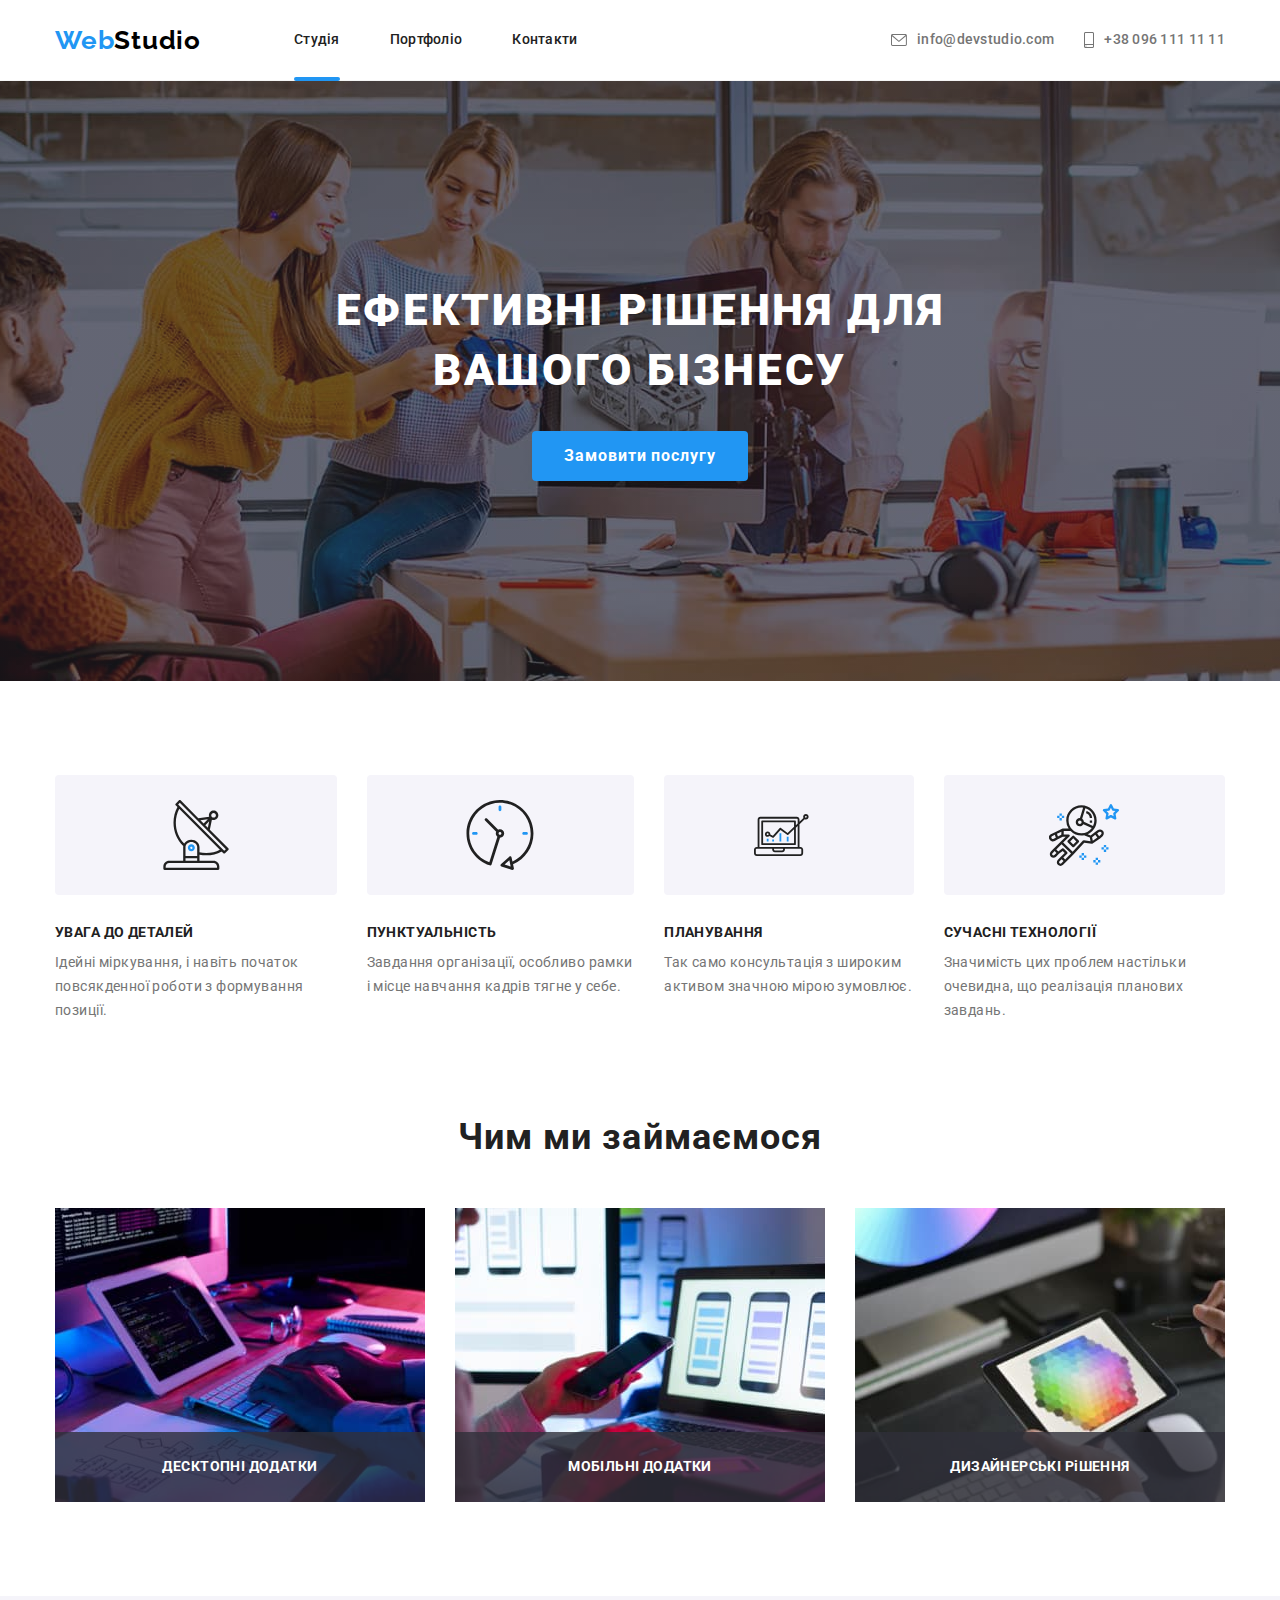
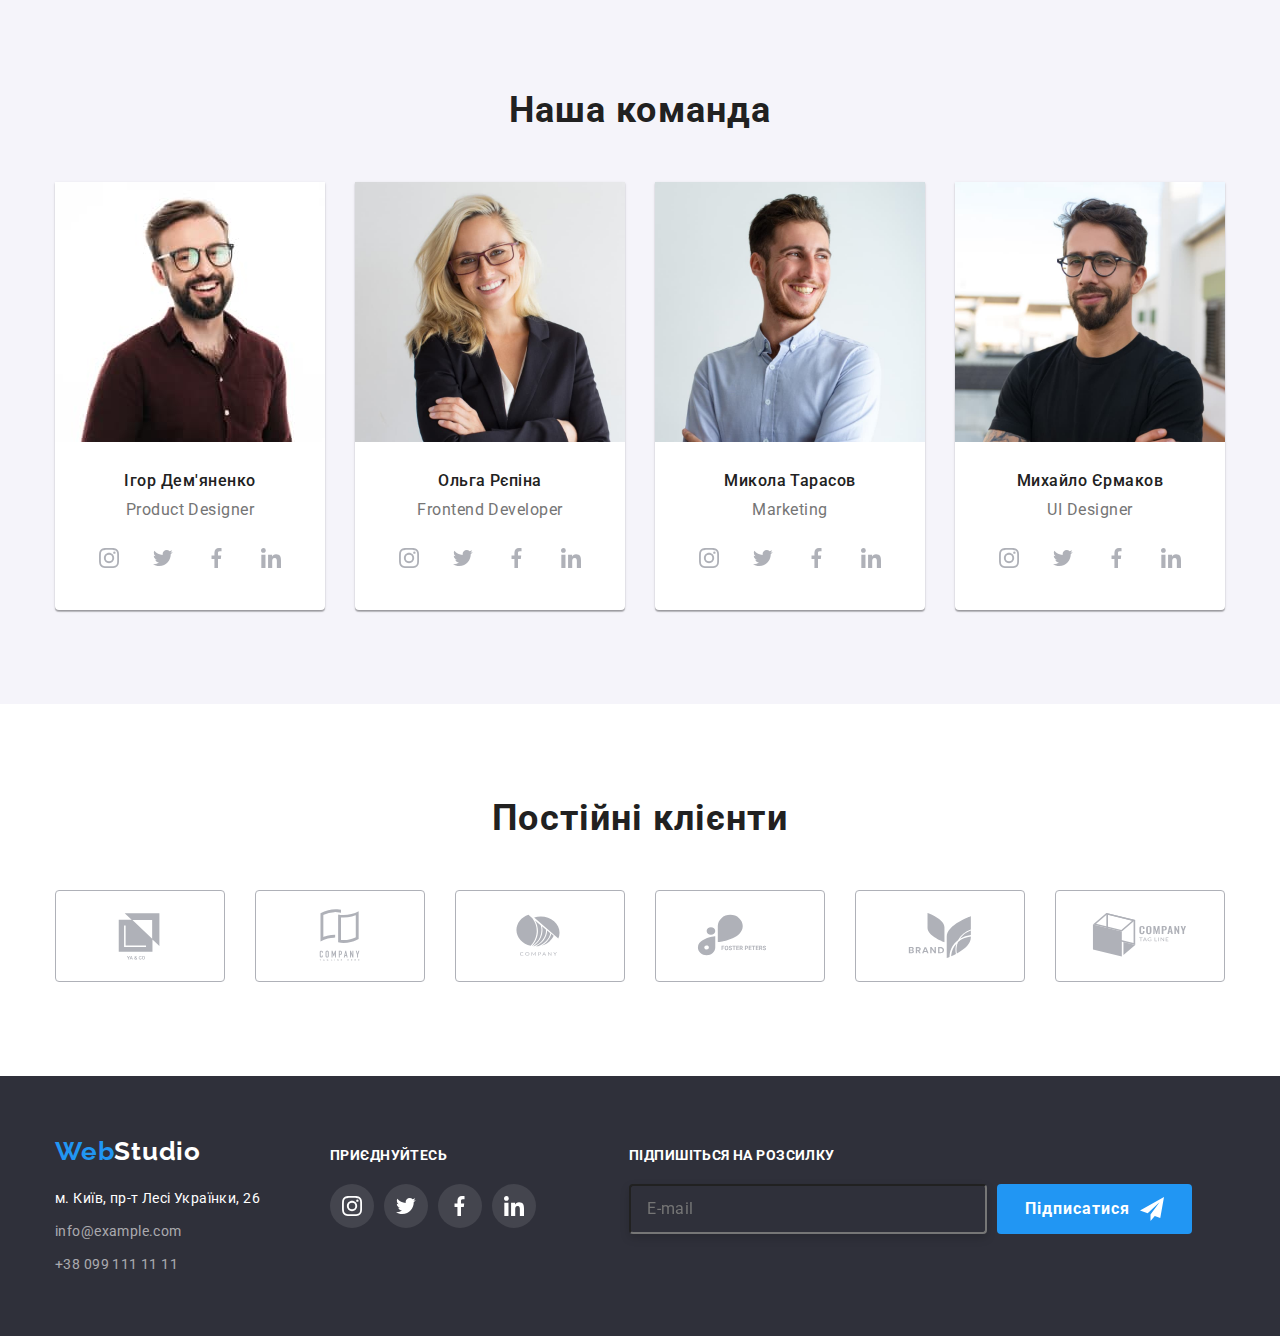
==== commit 73422f7b: "Домашка 10.09-2" ====
--- a/index.html
+++ b/index.html
@@ -23,7 +23,7 @@
       <nav class="navigation">
       <ul class="navigation__list">
         <li class="navigation__item">
-          <a class="navigation__link navigation__link--current" href="">Студія</a></li>
+          <a class="navigation__link link navigation__link--current" href="">Студія</a></li>
         <li class="navigation__item">
           <a class="navigation__link link no-current" href="./portfolio.html">Портфоліо</a></li>
         <li class="navigation__item">
